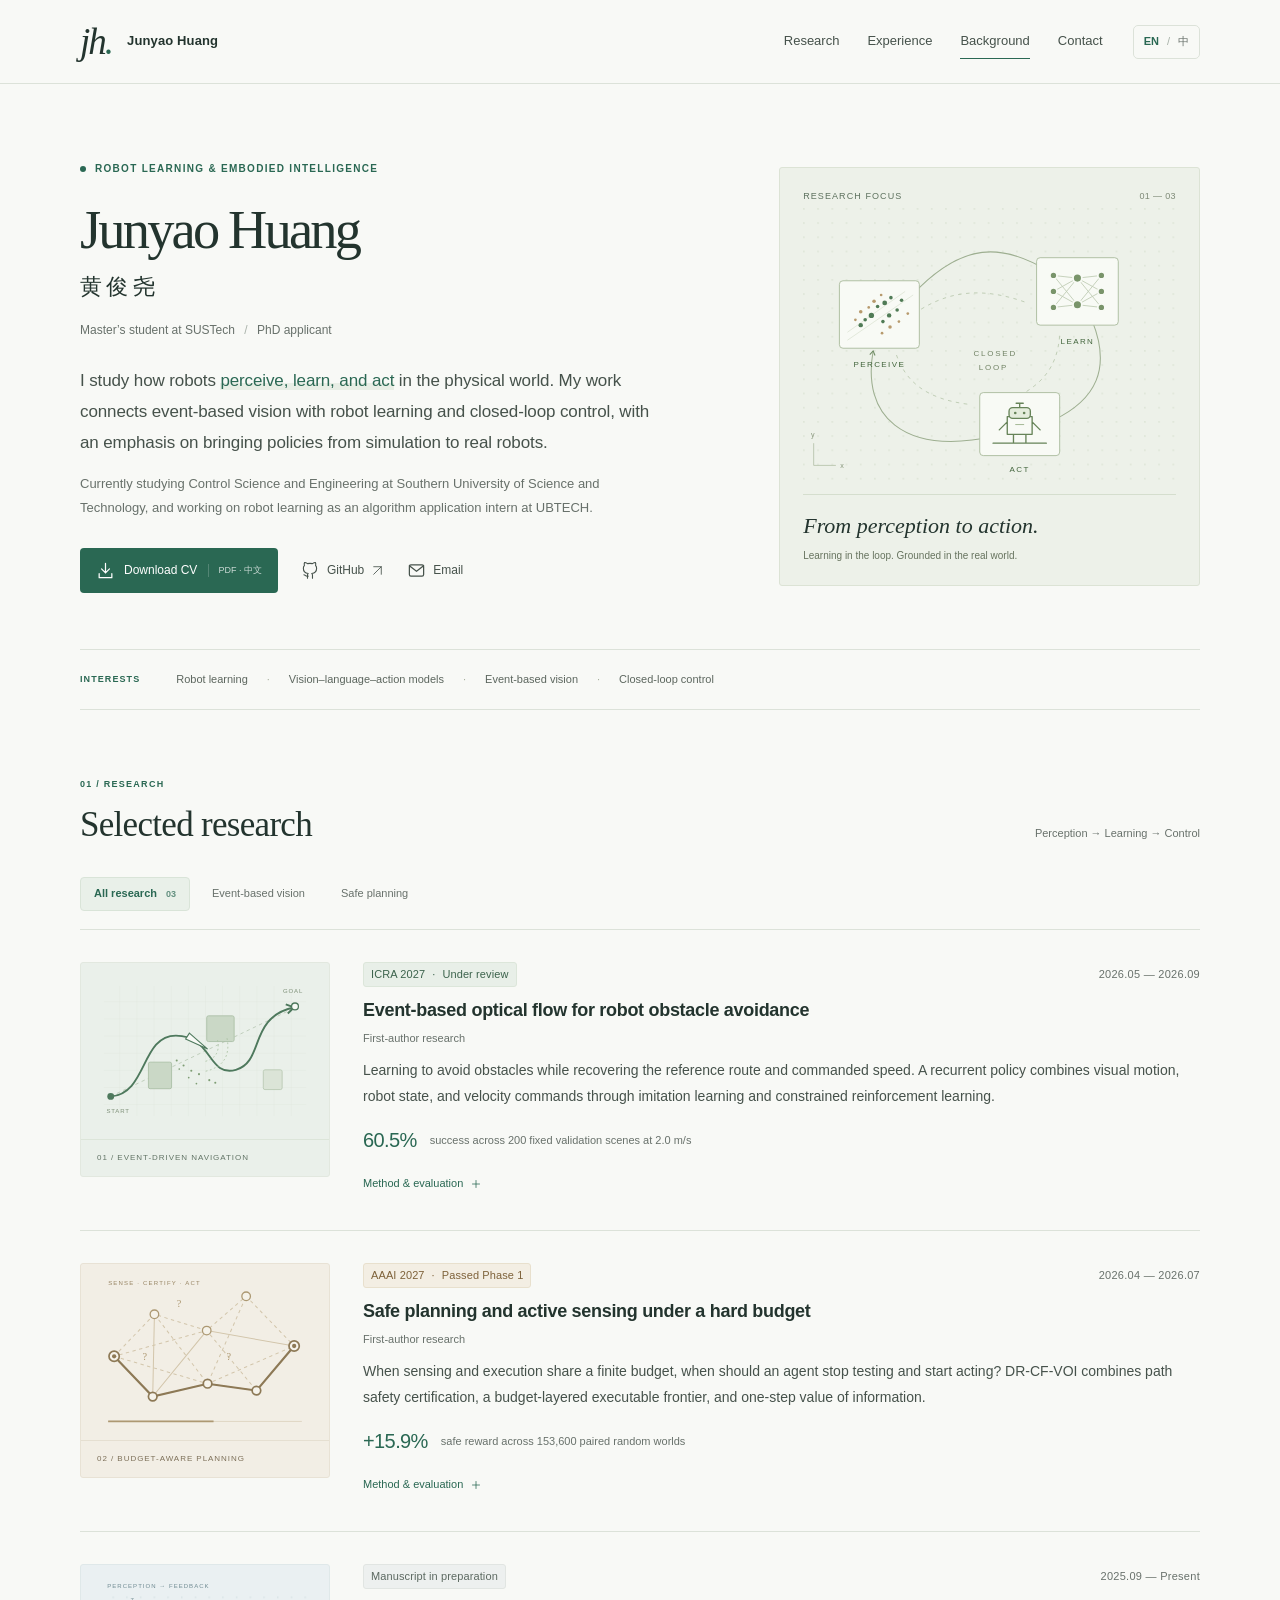
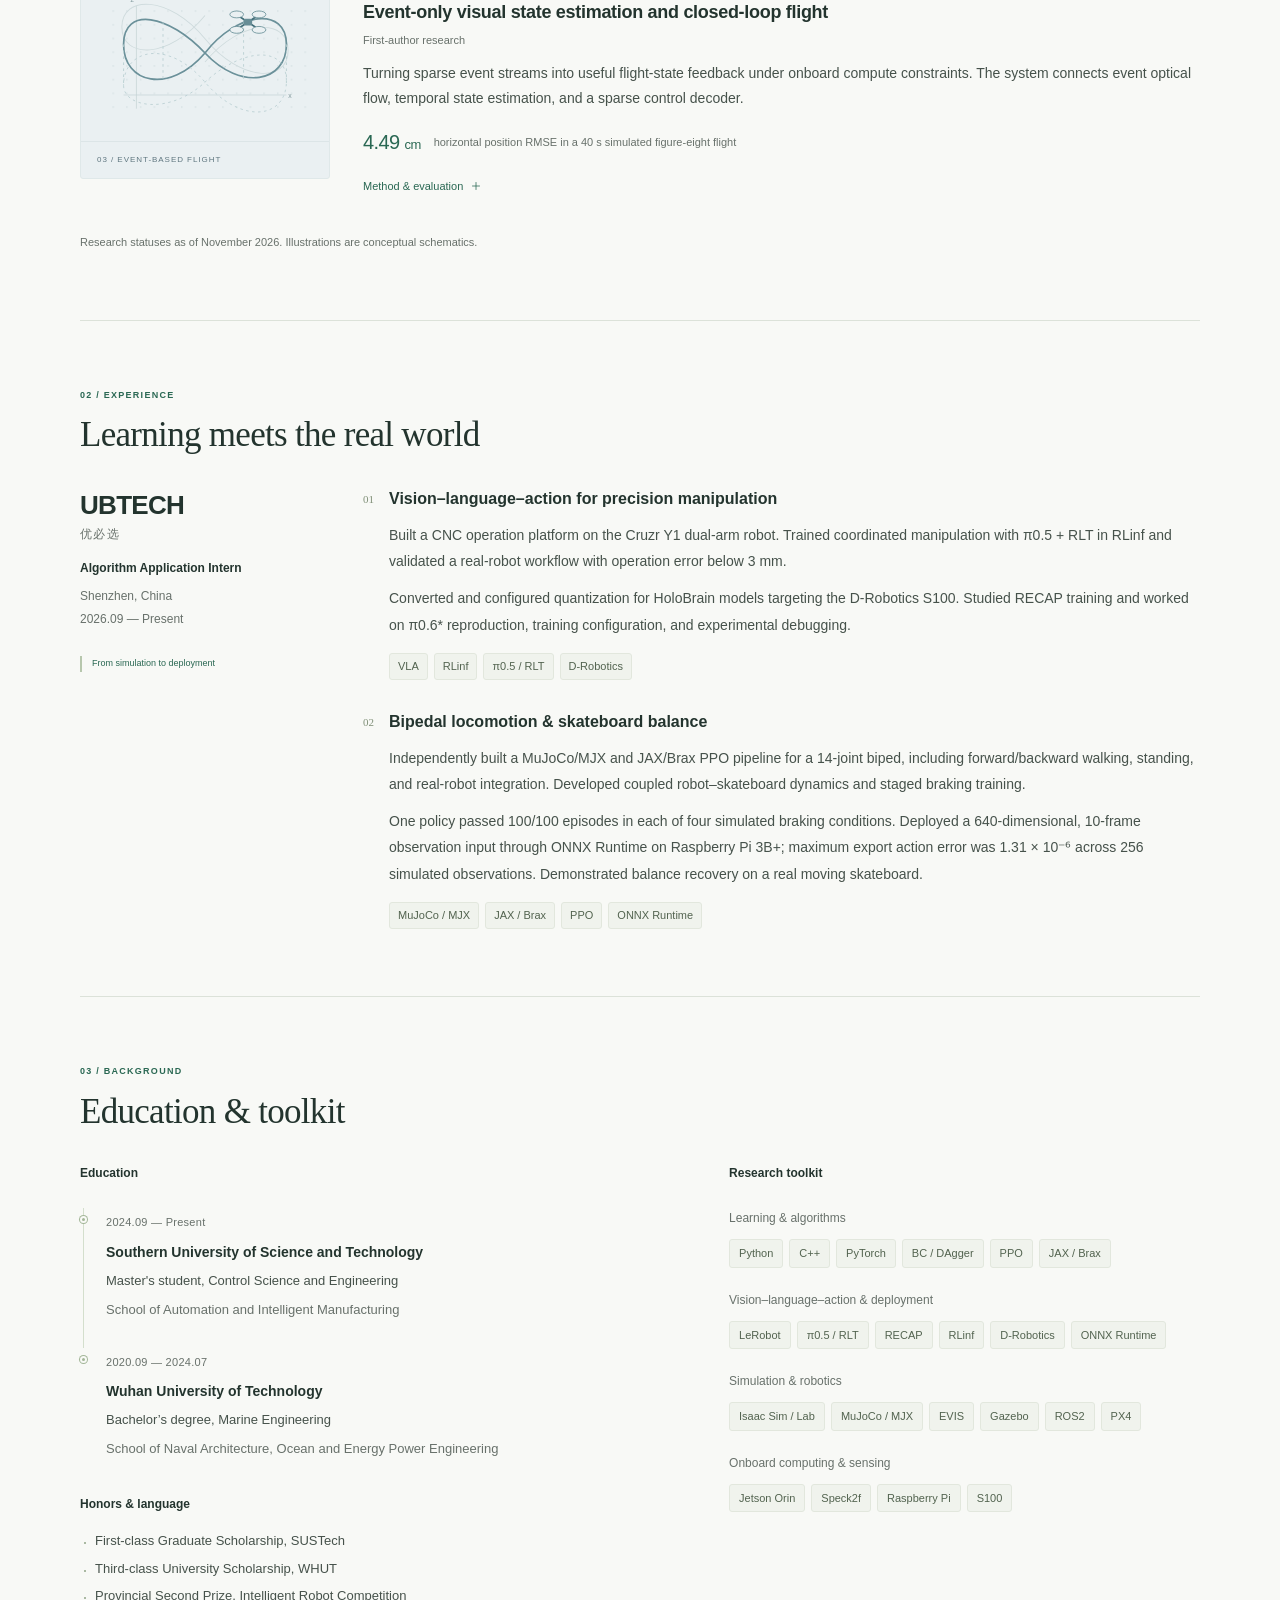
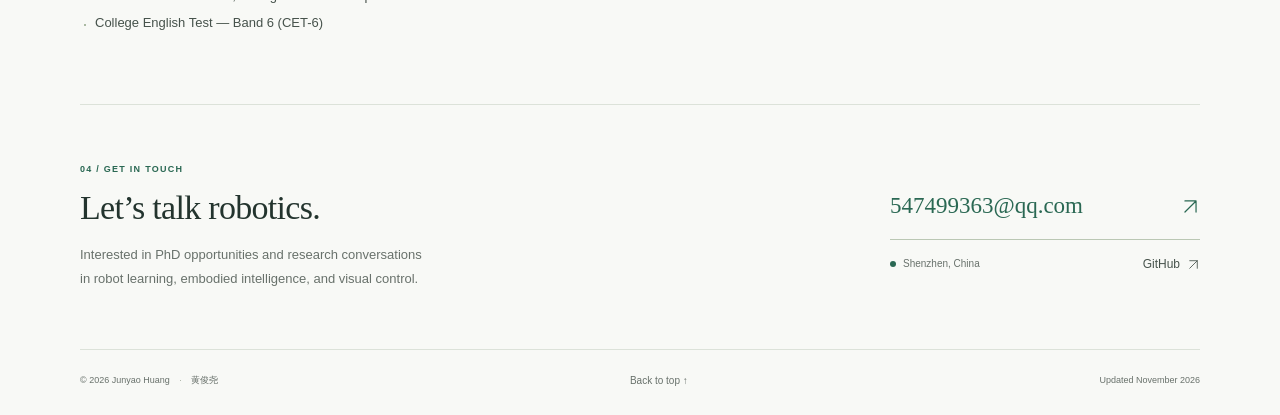
==== index.html @ ee7adaa9 "Build bilingual academic homepage with research, robotics experience, and responsive layout" ====
<!doctype html>
<html lang="en">
<head>
  <meta charset="utf-8">
  <meta name="viewport" content="width=device-width, initial-scale=1">
  <meta name="theme-color" content="#f8f9f6">
  <meta name="description" content="Junyao Huang (黄俊尧), master's student at SUSTech. Research in robot learning, event-based vision, embodied intelligence, and safe planning.">
  <meta property="og:title" content="Junyao Huang · Robot Learning & Embodied Intelligence">
  <meta property="og:description" content="From visual perception to closed-loop robot behavior. Research, projects, and experience of Junyao Huang at SUSTech.">
  <meta property="og:type" content="website">
  <title>Junyao Huang | 黄俊尧</title>
  <link rel="icon" href="assets/favicon.svg" type="image/svg+xml">
  <link rel="stylesheet" href="styles.css?v=20261109">
  <script src="script.js?v=20261109" defer></script>
</head>
<body>
  <a class="skip-link" href="#main"><span lang="en">Skip to content</span><span lang="zh-CN">跳转到正文</span></a>
  <svg class="icon-library" xmlns="http://www.w3.org/2000/svg" aria-hidden="true">
    <symbol id="arrow" viewBox="0 0 24 24"><path d="M5 19 19 5M5 5h14v14"/></symbol>
    <symbol id="mail" viewBox="0 0 24 24"><rect x="3" y="5" width="18" height="14" rx="2"/><path d="m3 6 9 7 9-7"/></symbol>
    <symbol id="download" viewBox="0 0 24 24"><path d="M12 3v12m-5-5 5 5 5-5M4 16v5h16v-5"/></symbol>
    <symbol id="github" viewBox="0 0 24 24"><path d="M9 19c-4 1-4-2-6-2m12 5v-4a3.5 3.5 0 0 0-1-2.7c3.3-.4 6.8-1.6 6.8-7.3a5.7 5.7 0 0 0-1.5-4 5.2 5.2 0 0 0-.2-4S17.9-.4 15 1.5a13.8 13.8 0 0 0-7 0C5.1-.4 3.9 0 3.9 0a5.2 5.2 0 0 0-.2 4 5.7 5.7 0 0 0-1.5 4c0 5.7 3.5 6.9 6.8 7.3A3.5 3.5 0 0 0 8 18v4" transform="translate(1 2) scale(.9)"/></symbol>
    <symbol id="plus" viewBox="0 0 24 24"><path d="M5 12h14M12 5v14"/></symbol>
  </svg>

  <header class="site-header">
    <div class="header-inner">
      <a class="wordmark" href="#" aria-label="Junyao Huang home"><span class="monogram">jh<span>.</span></span><span class="wordmark-name">Junyao Huang</span></a>
      <nav class="desktop-nav" aria-label="Main navigation">
        <a href="#research"><span lang="en">Research</span><span lang="zh-CN">研究</span></a>
        <a href="#experience"><span lang="en">Experience</span><span lang="zh-CN">经历</span></a>
        <a href="#background"><span lang="en">Background</span><span lang="zh-CN">教育与技能</span></a>
        <a href="#contact"><span lang="en">Contact</span><span lang="zh-CN">联系</span></a>
      </nav>
      <button class="language-toggle" type="button" aria-label="切换到中文"><span class="language-en">EN</span><span class="language-divider">/</span><span class="language-zh">中</span></button>
      <button class="menu-toggle" aria-expanded="false" aria-controls="mobile-nav" aria-label="Open navigation"><span></span><span></span></button>
    </div>
    <nav id="mobile-nav" class="mobile-nav" aria-label="Mobile navigation" hidden>
      <a href="#research"><span lang="en">Research</span><span lang="zh-CN">研究</span></a>
      <a href="#experience"><span lang="en">Experience</span><span lang="zh-CN">经历</span></a>
      <a href="#background"><span lang="en">Background</span><span lang="zh-CN">教育与技能</span></a>
      <a href="#contact"><span lang="en">Contact</span><span lang="zh-CN">联系</span></a>
    </nav>
  </header>

  <main id="main" class="container">
    <section class="hero" aria-labelledby="name">
      <div class="hero-copy">
        <div class="eyebrow"><span class="status-dot"></span><span lang="en">Robot learning & embodied intelligence</span><span lang="zh-CN">机器人学习与具身智能</span></div>
        <h1 id="name">Junyao Huang<span class="chinese-name">黄俊尧</span></h1>
        <p class="role"><span lang="en">Master’s student at SUSTech <span class="separator">/</span> PhD applicant</span><span lang="zh-CN">南方科技大学 · 硕士在读 <span class="separator">/</span> 博士申请</span></p>
        <p class="intro"><span lang="en">I study how robots <em>perceive, learn, and act</em> in the physical world. My work connects event-based vision with robot learning and closed-loop control, with an emphasis on bringing policies from simulation to real robots.</span><span lang="zh-CN">我关注机器人如何在真实世界中<em>感知、学习与行动</em>。研究结合事件视觉、机器人学习与闭环控制，致力于将仿真中的策略转化为真实机器人上可靠的行为。</span></p>
        <p class="hero-note"><span lang="en">Currently studying Control Science and Engineering at Southern University of Science and Technology, and working on robot learning as an algorithm application intern at UBTECH.</span><span lang="zh-CN">目前就读于南方科技大学控制科学与工程专业，并在优必选担任算法应用实习生，开展机器人策略学习与部署工作。</span></p>
        <div class="hero-links">
          <a class="button primary" href="assets/Junyao_Huang_CV.pdf" download><svg class="icon"><use href="#download"/></svg><span lang="en">Download CV</span><span lang="zh-CN">下载简历</span><span class="file-tag">PDF · 中文</span></a>
          <a class="text-link" href="https://github.com/Mowans" target="_blank" rel="noopener noreferrer"><svg class="icon"><use href="#github"/></svg>GitHub<svg class="icon small"><use href="#arrow"/></svg></a>
          <a class="text-link" href="mailto:547499363@qq.com"><svg class="icon"><use href="#mail"/></svg><span lang="en">Email</span><span lang="zh-CN">邮箱</span></a>
        </div>
      </div>
      <figure class="hero-figure">
        <div class="figure-kicker"><span>RESEARCH FOCUS</span><span class="figure-index">01 — 03</span></div>
        <img src="assets/research-loop.svg" width="420" height="320" alt="Conceptual diagram linking event perception, learned policies and robot control in a closed loop.">
        <figcaption><span class="figure-caption-title"><span lang="en">From perception to action.</span><span lang="zh-CN">从感知，到行动。</span></span><span class="figure-caption-sub"><span lang="en">Learning in the loop. Grounded in the real world.</span><span lang="zh-CN">在闭环中学习，在真实世界中验证。</span></span></figcaption>
      </figure>
    </section>

    <div class="research-topics" aria-label="Research interests">
      <span class="topics-label"><span lang="en">INTERESTS</span><span lang="zh-CN">研究兴趣</span></span>
      <span><span lang="en">Robot learning</span><span lang="zh-CN">机器人学习</span></span><span class="topic-dot">·</span>
      <span><span lang="en">Vision–language–action models</span><span lang="zh-CN">视觉—语言—动作模型</span></span><span class="topic-dot">·</span>
      <span><span lang="en">Event-based vision</span><span lang="zh-CN">事件视觉</span></span><span class="topic-dot">·</span>
      <span><span lang="en">Closed-loop control</span><span lang="zh-CN">闭环控制</span></span>
    </div>

    <section id="research" class="section research-section" aria-labelledby="research-heading">
      <div class="section-heading"><div><p class="section-index">01 / <span lang="en">RESEARCH</span><span lang="zh-CN">研究</span></p><h2 id="research-heading"><span lang="en">Selected research</span><span lang="zh-CN">代表性研究</span></h2></div><span class="section-aside"><span lang="en">Perception → Learning → Control</span><span lang="zh-CN">感知 → 学习 → 控制</span></span></div>
      <div class="research-filters" role="group" aria-label="Filter research by topic">
        <button type="button" data-filter="all" aria-pressed="true"><span lang="en">All research</span><span lang="zh-CN">全部研究</span><span class="count">03</span></button>
        <button type="button" data-filter="event" aria-pressed="false"><span lang="en">Event-based vision</span><span lang="zh-CN">事件视觉</span></button>
        <button type="button" data-filter="planning" aria-pressed="false"><span lang="en">Safe planning</span><span lang="zh-CN">安全规划</span></button>
      </div>
      <p class="sr-only" id="filter-status" aria-live="polite"></p>
      <div class="research-list">
        <article class="research-item" data-topics="event">
          <div class="research-visual navigation-visual"><img src="assets/navigation.svg" width="280" height="196" alt="Schematic of an obstacle-avoidance path guided by event optical flow."><span class="visual-label">01 / EVENT-DRIVEN NAVIGATION</span></div>
          <div class="research-content">
            <div class="research-meta"><span class="status-pill">ICRA 2027 <span>·</span> <span lang="en">Under review</span><span lang="zh-CN">审稿中</span></span><span class="date">2026.05 — 2026.09</span></div>
            <h3><span lang="en">Event-based optical flow for robot obstacle avoidance</span><span lang="zh-CN">基于事件光流与强化学习的轮式机器人自主避障</span></h3>
            <p class="author"><span lang="en">First-author research</span><span lang="zh-CN">第一作者研究</span></p>
            <p><span lang="en">Learning to avoid obstacles while recovering the reference route and commanded speed. A recurrent policy combines visual motion, robot state, and velocity commands through imitation learning and constrained reinforcement learning.</span><span lang="zh-CN">让机器人在避障后及时回到参考路线并恢复指令速度。通过模仿学习与约束强化学习，训练融合视觉运动、自身状态和速度指令的循环策略。</span></p>
            <div class="result-line"><strong>60.5%</strong><span lang="en">success across 200 fixed validation scenes at 2.0 m/s</span><span lang="zh-CN">200 个固定验证场景中的通行成功率，指令速度 2.0 m/s</span></div>
            <details><summary><span lang="en">Method & evaluation</span><span lang="zh-CN">方法与实验</span><svg class="icon"><use href="#plus"/></svg></summary><div class="detail-body">
              <p><span lang="en">Built RandomObstacleNav in Isaac Sim / EVIS. A frozen TID front end converts events to optical flow, while a CNN + MLP + GRU policy predicts a speed-retention factor and target yaw rate. Training follows Oracle-DWA → BC → DAgger → constrained PPO, with a privileged reward/cost dual-head critic; Reference Flow is used in training and Event Flow at inference.</span><span lang="zh-CN">在 Isaac Sim / EVIS 中构建 RandomObstacleNav；冻结的 TID 将事件转换为光流，CNN + MLP + GRU 策略输出速度保留系数与目标偏航角速度。训练采用 Oracle-DWA → BC → DAgger → 约束 PPO，配合特权奖励/成本双头 Critic，以 Reference Flow 训练、Event Flow 推理。</span></p>
              <p><span lang="en">In the tested configurations, success was 29.5 and 52.0 percentage points above iPlanner and NavDP, respectively. Separate real-world closed-loop avoidance tests were completed in an indoor corridor and an outdoor plaza.</span><span lang="zh-CN">在所测配置下，通行成功率较 iPlanner、NavDP 分别高 29.5、52.0 个百分点。另完成室内楼道与室外广场的真机闭环避障验证。</span></p>
            </div></details>
          </div>
        </article>

        <article class="research-item" data-topics="planning">
          <div class="research-visual planning-visual"><img src="assets/planning.svg" width="280" height="196" alt="Conceptual graph showing a safe route and uncertain edges under a shared budget."><span class="visual-label">02 / BUDGET-AWARE PLANNING</span></div>
          <div class="research-content">
            <div class="research-meta"><span class="status-pill warm">AAAI 2027 <span>·</span> <span lang="en">Passed Phase 1</span><span lang="zh-CN">已通过 Phase 1</span></span><span class="date">2026.04 — 2026.07</span></div>
            <h3><span lang="en">Safe planning and active sensing under a hard budget</span><span lang="zh-CN">有限预算约束下的安全路径规划与主动感知</span></h3>
            <p class="author"><span lang="en">First-author research</span><span lang="zh-CN">第一作者研究</span></p>
            <p><span lang="en">When sensing and execution share a finite budget, when should an agent stop testing and start acting? DR-CF-VOI combines path safety certification, a budget-layered executable frontier, and one-step value of information.</span><span lang="zh-CN">当感知与执行共享有限预算，智能体何时应停止检测并开始行动？DR-CF-VOI 将路径安全认证、预算分层的可执行前沿与一步信息价值相结合。</span></p>
            <div class="result-line"><strong>+15.9%</strong><span lang="en">safe reward across 153,600 paired random worlds</span><span lang="zh-CN">安全收益提升，评估覆盖 153,600 个配对随机世界</span></div>
            <details><summary><span lang="en">Method & evaluation</span><span lang="zh-CN">方法与实验</span><svg class="icon"><use href="#plus"/></svg></summary><div class="detail-body">
              <p><span lang="en">Factorized likelihood-ratio confidence sequences certify path safety. Budget-layered dynamic programming builds an executable frontier without explicit path enumeration, while certification debt and one-step value of information guide testing versus execution. The unsafe-delivery risk bound assumes fixed independent binary edge states, correct likelihoods, and a predictable testing policy.</span><span lang="zh-CN">以因子化似然比置信序列认证路径安全，通过预算分层动态规划构建可执行前沿，无需显式枚举路径；结合认证债务与一步信息价值选择测试或执行。风险界的理论保证依赖固定独立二元边状态、正确似然及可预测测试策略等假设。</span></p>
              <p><span lang="en">Evaluation covers 10 held-out MovingAI topologies and 30 budgets. Safe reward increased from 3.921 to 4.544; full-delivery rate increased from 33.5% to 37.7%. No hard-budget violations were observed, and DP error was zero in 48 audited units.</span><span lang="zh-CN">在 10 个留出 MovingAI 拓扑、30 组预算中，安全收益由 3.921 提高至 4.544，完整交付率由 33.5% 提升至 37.7%。无硬预算违规，48 个审计单元的 DP 误差为 0。</span></p>
            </div></details>
          </div>
        </article>

        <article class="research-item" data-topics="event">
          <div class="research-visual flight-visual"><img src="assets/flight.svg" width="280" height="196" alt="Conceptual figure-eight flight path with event-based perception feedback."><span class="visual-label">03 / EVENT-BASED FLIGHT</span></div>
          <div class="research-content">
            <div class="research-meta"><span class="status-pill neutral"><span lang="en">Manuscript in preparation</span><span lang="zh-CN">论文准备中</span></span><span class="date">2025.09 — <span lang="en">Present</span><span lang="zh-CN">至今</span></span></div>
            <h3><span lang="en">Event-only visual state estimation and closed-loop flight</span><span lang="zh-CN">基于纯事件视觉的无人机状态估计与闭环飞行控制</span></h3>
            <p class="author"><span lang="en">First-author research</span><span lang="zh-CN">第一作者研究</span></p>
            <p><span lang="en">Turning sparse event streams into useful flight-state feedback under onboard compute constraints. The system connects event optical flow, temporal state estimation, and a sparse control decoder.</span><span lang="zh-CN">在受限机载算力下，将稀疏事件流转化为可用于控制的飞行状态反馈，连接事件光流、时序状态估计与稀疏控制解码器。</span></p>
            <div class="result-line"><strong>4.49 <span>cm</span></strong><span lang="en">horizontal position RMSE in a 40 s simulated figure-eight flight</span><span lang="zh-CN">40 秒仿真八字飞行中的水平位置 RMSE</span></div>
            <details><summary><span lang="en">Method & evaluation</span><span lang="zh-CN">方法与实验</span><svg class="icon"><use href="#plus"/></svg></summary><div class="detail-body">
              <p><span lang="en">Locally brightness-normalized multipoint optical flow from a downward-facing Speck2f sensor fits a four-parameter motion model every 50 ms to recover three-axis scale velocity. A frozen integer SNN front end and a fine-tuned Jetson temporal estimator predict roll, pitch, and angular velocity. Velocity feedback feeds a sparse decoder with 11 tunable connections.</span><span lang="zh-CN">基于下视 Speck2f 的局部亮度归一化多点光流，每 50 ms 拟合四参数运动模型以恢复三轴尺度速度。冻结整数 SNN 前端，微调 Jetson 时序估计网络预测横滚、俯仰及三轴角速度，并将速度反馈接入仅有 11 个可调连接的稀疏解码器。</span></p>
              <p><span lang="en">In Isaac Sim, ground-truth attitude and angular velocity stabilized the inner loop, while event vision provided translational feedback; maximum altitude error was 5.77 cm. After Jetson Orin integration, real figure-eight flight and return-to-start were demonstrated with ground-map localization feedback corrections.</span><span lang="zh-CN">Isaac Sim 实验中由真值姿态和角速度稳定内环，事件视觉提供平移反馈，最大高度误差为 5.77 cm。Jetson Orin 机载集成后，在地面地图定位反馈修正下完成实机八字飞行并返回起点。</span></p>
            </div></details>
          </div>
        </article>
      </div>
      <p class="research-footnote"><span lang="en">Research statuses as of November 2026. Illustrations are conceptual schematics.</span><span lang="zh-CN">研究状态更新于 2026 年 11 月。配图为方法示意图。</span></p>
    </section>

    <section id="experience" class="section" aria-labelledby="experience-heading">
      <div class="section-heading"><div><p class="section-index">02 / <span lang="en">EXPERIENCE</span><span lang="zh-CN">实践</span></p><h2 id="experience-heading"><span lang="en">Learning meets the real world</span><span lang="zh-CN">让学习走向真实世界</span></h2></div></div>
      <div class="experience-layout">
        <div class="company-info"><div class="company-mark">UBTECH<span>优必选</span></div><h3><span lang="en">Algorithm Application Intern</span><span lang="zh-CN">算法应用实习生</span></h3><p><span lang="en">Shenzhen, China</span><span lang="zh-CN">中国 · 深圳</span><br>2026.09 — <span lang="en">Present</span><span lang="zh-CN">至今</span></p><div class="small-label"><span lang="en">From simulation to deployment</span><span lang="zh-CN">从仿真训练到实机部署</span></div></div>
        <div class="experience-projects">
          <article class="experience-project"><span class="project-number">01</span><div><h3><span lang="en">Vision–language–action for precision manipulation</span><span lang="zh-CN">VLA + RL 精密操作与端侧部署</span></h3><p><span lang="en">Built a CNC operation platform on the Cruzr Y1 dual-arm robot. Trained coordinated manipulation with π0.5 + RLT in RLinf and validated a real-robot workflow with operation error below 3 mm.</span><span lang="zh-CN">在 Cruzr Y1 双臂机器人上搭建 CNC 机床操作平台，基于 RLinf 的 π0.5 + RLT 训练双臂协同策略，完成操作误差小于 3 mm 的流程设计、调试与真机验证。</span></p><p><span lang="en">Converted and configured quantization for HoloBrain models targeting the D-Robotics S100. Studied RECAP training and worked on π0.6* reproduction, training configuration, and experimental debugging.</span><span lang="zh-CN">使用 D-Robotics 工具链进行 HoloBrain 模型转换与量化配置，生成 S100 端侧部署模型；研究 RECAP 训练机制，开展 π0.6* 框架复现、配置适配与实验调试。</span></p><div class="tags"><span>VLA</span><span>RLinf</span><span>π0.5 / RLT</span><span>D-Robotics</span></div></div></article>
          <article class="experience-project"><span class="project-number">02</span><div><h3><span lang="en">Bipedal locomotion & skateboard balance</span><span lang="zh-CN">Duck 仿生双足运动控制与滑板平衡</span></h3><p><span lang="en">Independently built a MuJoCo/MJX and JAX/Brax PPO pipeline for a 14-joint biped, including forward/backward walking, standing, and real-robot integration. Developed coupled robot–skateboard dynamics and staged braking training.</span><span lang="zh-CN">面向 14 关节双足机器人，独立搭建 MuJoCo/MJX 与 JAX/Brax PPO 训练流程，完成前进、后退、站立策略及实机联调，并建立机器人—滑板耦合动力学模型与分阶段制动训练。</span></p><p><span lang="en">One policy passed 100/100 episodes in each of four simulated braking conditions. Deployed a 640-dimensional, 10-frame observation input through ONNX Runtime on Raspberry Pi 3B+; maximum export action error was 1.31 × 10⁻⁶ across 256 simulated observations. Demonstrated balance recovery on a real moving skateboard.</span><span lang="zh-CN">同一策略在 4 组仿真制动工况中，每组通过 100/100 回合。将 10 帧堆叠的 640 维观测经 ONNX Runtime 部署至树莓派 3B+；在 256 组仿真观测上，导出前后最大动作误差为 1.31 × 10⁻⁶。完成真实移动滑板上的姿态调整与小步恢复验证。</span></p><div class="tags"><span>MuJoCo / MJX</span><span>JAX / Brax</span><span>PPO</span><span>ONNX Runtime</span></div></div></article>
        </div>
      </div>
    </section>

    <section id="background" class="section" aria-labelledby="background-heading">
      <div class="section-heading"><div><p class="section-index">03 / <span lang="en">BACKGROUND</span><span lang="zh-CN">背景</span></p><h2 id="background-heading"><span lang="en">Education & toolkit</span><span lang="zh-CN">教育背景与研究技能</span></h2></div></div>
      <div class="background-grid">
        <div class="education">
          <h3 class="subheading"><span lang="en">Education</span><span lang="zh-CN">教育经历</span></h3>
          <article class="education-item"><span class="timeline-dot"></span><span class="date">2024.09 — <span lang="en">Present</span><span lang="zh-CN">至今</span></span><h4><span lang="en">Southern University of Science and Technology</span><span lang="zh-CN">南方科技大学</span></h4><p><span lang="en">Master's student, Control Science and Engineering</span><span lang="zh-CN">控制科学与工程 · 硕士在读</span></p><p class="muted"><span lang="en">School of Automation and Intelligent Manufacturing</span><span lang="zh-CN">自动化与智能制造学院</span></p></article>
          <article class="education-item"><span class="timeline-dot"></span><span class="date">2020.09 — 2024.07</span><h4><span lang="en">Wuhan University of Technology</span><span lang="zh-CN">武汉理工大学</span></h4><p><span lang="en">Bachelor’s degree, Marine Engineering</span><span lang="zh-CN">轮机工程 · 本科</span></p><p class="muted"><span lang="en">School of Naval Architecture, Ocean and Energy Power Engineering</span><span lang="zh-CN">船海与能源动力工程学院</span></p></article>
          <div class="honors"><h3 class="subheading"><span lang="en">Honors & language</span><span lang="zh-CN">荣誉与语言</span></h3><ul><li><span lang="en">First-class Graduate Scholarship, SUSTech</span><span lang="zh-CN">南方科技大学研究生一等奖学金</span></li><li><span lang="en">Third-class University Scholarship, WHUT</span><span lang="zh-CN">武汉理工大学校三等奖学金</span></li><li><span lang="en">Provincial Second Prize, Intelligent Robot Competition</span><span lang="zh-CN">智能机器人竞赛省二等奖</span></li><li><span lang="en">College English Test — Band 6 (CET-6)</span><span lang="zh-CN">大学英语六级（CET-6）</span></li></ul></div>
        </div>
        <div class="toolkit"><h3 class="subheading"><span lang="en">Research toolkit</span><span lang="zh-CN">研究工具与方法</span></h3>
          <div class="tool-group"><h4><span lang="en">Learning & algorithms</span><span lang="zh-CN">算法与学习</span></h4><div class="tags"><span>Python</span><span>C++</span><span>PyTorch</span><span>BC / DAgger</span><span>PPO</span><span>JAX / Brax</span></div></div>
          <div class="tool-group"><h4><span lang="en">Vision–language–action & deployment</span><span lang="zh-CN">VLA 与部署</span></h4><div class="tags"><span>LeRobot</span><span>π0.5 / RLT</span><span>RECAP</span><span>RLinf</span><span>D-Robotics</span><span>ONNX Runtime</span></div></div>
          <div class="tool-group"><h4><span lang="en">Simulation & robotics</span><span lang="zh-CN">仿真与机器人系统</span></h4><div class="tags"><span>Isaac Sim / Lab</span><span>MuJoCo / MJX</span><span>EVIS</span><span>Gazebo</span><span>ROS2</span><span>PX4</span></div></div>
          <div class="tool-group"><h4><span lang="en">Onboard computing & sensing</span><span lang="zh-CN">机载计算与传感</span></h4><div class="tags"><span>Jetson Orin</span><span>Speck2f</span><span>Raspberry Pi</span><span>S100</span></div></div>
        </div>
      </div>
    </section>

    <section id="contact" class="contact-section" aria-labelledby="contact-heading">
      <div><p class="section-index">04 / <span lang="en">GET IN TOUCH</span><span lang="zh-CN">联系</span></p><h2 id="contact-heading"><span lang="en">Let’s talk robotics.</span><span lang="zh-CN">期待交流，共同探索。</span></h2><p><span lang="en">Interested in PhD opportunities and research conversations<br class="desktop-break"> in robot learning, embodied intelligence, and visual control.</span><span lang="zh-CN">希望探索机器人学习、具身智能与视觉控制方向的博士机会，<br class="desktop-break">也欢迎相关研究交流。</span></p></div>
      <div class="contact-links"><a class="contact-email" href="mailto:547499363@qq.com">547499363@qq.com<svg class="icon"><use href="#arrow"/></svg></a><div><span class="location"><span class="status-dot"></span><span lang="en">Shenzhen, China</span><span lang="zh-CN">中国 · 深圳</span></span><a class="text-link" href="https://github.com/Mowans" target="_blank" rel="noopener noreferrer">GitHub<svg class="icon small"><use href="#arrow"/></svg></a></div></div>
    </section>
  </main>
  <footer class="site-footer container"><p>© <span id="year">2026</span> Junyao Huang <span class="footer-dot">·</span> 黄俊尧</p><a href="#"><span lang="en">Back to top</span><span lang="zh-CN">返回顶部</span><span aria-hidden="true"> ↑</span></a><p><span lang="en">Updated November 2026</span><span lang="zh-CN">更新于 2026 年 11 月</span></p></footer>
</body>
</html>
---- styles.css ----
/* A quiet research notebook: warm paper, forest ink, precise diagrams. */
:root{--paper:#f8f9f6;--surface:#fff;--ink:#23342e;--text:#46524b;--muted:#68716b;--green:#2a6853;--soft-green:#e9f0e9;--line:#dce2d9;--warm:#8a6543;--serif:Georgia,'Times New Roman','Noto Serif SC','SimSun',serif;--sans:Inter,'Segoe UI','PingFang SC','Microsoft YaHei',sans-serif}
*{box-sizing:border-box}
html{scroll-behavior:smooth;scroll-padding-top:104px}
body{margin:0;background:var(--paper);font-family:var(--sans);color:var(--text);font-size:15px;line-height:1.75;-webkit-font-smoothing:antialiased}
html[lang="en"] [lang="zh-CN"],html[lang="zh-CN"] [lang="en"]{display:none!important}
button,a{-webkit-tap-highlight-color:transparent}
a{color:inherit;text-decoration:none}
button{font:inherit;cursor:pointer}
button:disabled{cursor:default}
a,button,summary{touch-action:manipulation}
a:focus-visible,button:focus-visible,summary:focus-visible{outline:2px solid var(--green);outline-offset:5px}
a:hover{color:var(--green)}
button{color:inherit}
img{display:block;max-width:100%;height:auto}
svg{flex-shrink:0}
h1,h2,h3,h4,p,figure{margin:0}
h1,h2,h3,h4{color:var(--ink)}
.container,.header-inner{width:min(1120px,calc(100% - 96px));margin-inline:auto}
.icon-library{position:absolute;width:0;height:0;overflow:hidden}
.icon{width:19px;height:19px;fill:none;stroke:currentColor;stroke-width:1.55;stroke-linecap:round;stroke-linejoin:round}
.icon.small{width:13px;height:13px}
.sr-only{position:absolute;width:1px;height:1px;padding:0;margin:-1px;overflow:hidden;clip:rect(0,0,0,0);white-space:nowrap;border:0}
.skip-link{position:fixed;left:16px;top:-70px;z-index:50;background:var(--ink);color:white;padding:10px 20px}
.skip-link:focus{top:12px;color:white}
.site-header{position:sticky;top:0;z-index:20;border-bottom:1px solid var(--line);background:rgba(248,249,246,.96);backdrop-filter:blur(12px)}
.header-inner{display:flex;align-items:center;height:83px;gap:30px}
.wordmark{display:flex;align-items:center;gap:15px;margin-right:auto;color:var(--ink)}
.monogram{font:italic 37px/1 var(--serif);letter-spacing:-2px}
.monogram>span{color:var(--green)}
.wordmark-name{font-size:13px;font-weight:600;letter-spacing:.01em}
.desktop-nav{display:flex;gap:28px;align-items:center;font-size:13px}
.desktop-nav a{position:relative;padding:7px 0}
.desktop-nav a:after{position:absolute;content:'';bottom:1px;height:1px;background:var(--green);left:0;right:100%;transition:right .2s}
.desktop-nav a:hover:after,.desktop-nav a[aria-current="location"]:after{right:0}
.language-toggle{border:1px solid var(--line);border-radius:5px;background:transparent;padding:5px 10px;display:flex;align-items:center;gap:8px;font-size:11px;min-height:34px}
.language-divider{color:#a8b1a8}
.language-en{color:var(--green);font-weight:700}
.language-zh{color:var(--muted)}
html[lang="zh-CN"] .language-en{color:var(--muted);font-weight:400}
html[lang="zh-CN"] .language-zh{color:var(--green);font-weight:700}
.menu-toggle{display:none;background:none;border:0;width:36px;height:36px;position:relative}
.menu-toggle span{position:absolute;width:20px;height:1px;background:var(--ink);left:8px;top:14px;transition:transform .2s}
.menu-toggle span+span{top:21px}
.menu-toggle[aria-expanded="true"] span{top:18px;transform:rotate(45deg)}
.menu-toggle[aria-expanded="true"] span+span{transform:rotate(-45deg)}
.mobile-nav{border-top:1px solid var(--line);padding:12px 24px 20px;background:var(--paper)}
.mobile-nav a{display:block;padding:10px}
.hero{display:grid;grid-template-columns:minmax(0,1.5fr) minmax(0,1fr);gap:68px;align-items:center;padding:76px 0 56px}
.eyebrow{display:flex;align-items:center;gap:9px;font-size:10px;font-weight:650;letter-spacing:.13em;text-transform:uppercase;color:var(--green);margin-bottom:22px}
.status-dot{display:inline-block;width:6px;height:6px;border-radius:50%;background:var(--green);flex-shrink:0}
h1{font:400 clamp(42px,4.25vw,59px)/1.12 var(--serif);letter-spacing:-2.8px}
.chinese-name{display:block;font:400 22px/1.6 var(--sans);letter-spacing:.2em;margin-top:9px}
.role{font-size:12px;margin-top:15px;color:var(--muted)}
.separator{padding:0 6px;color:#aab3ab}
.intro{font-size:17px;line-height:1.85;margin-top:24px;max-width:590px;letter-spacing:-.12px}
.intro em{font-style:normal;color:var(--green);box-shadow:inset 0 -7px 0 #e8eee5}
.hero-note{color:var(--muted);font-size:13px;line-height:1.85;margin-top:13px;max-width:570px}
.hero-links{display:flex;flex-wrap:wrap;align-items:center;gap:23px;margin-top:28px}
.button{display:inline-flex;align-items:center;justify-content:center;gap:9px;font-size:12px;line-height:1.4;padding:13px 16px;border-radius:4px;transition:background .2s,transform .2s}
.button.primary{background:var(--green);color:white}
.button.primary:hover{background:#20523f;transform:translateY(-1px)}
.file-tag{font-size:9px;opacity:.75;border-left:1px solid #ffffff42;padding-left:9px;margin-left:2px}
.text-link{display:inline-flex;align-items:center;gap:7px;font-size:12px;font-weight:500}
.hero-figure{background:#edf1e9;border:1px solid #dce3d5;border-radius:3px;align-self:center;padding:22px 23px 20px;position:relative}
.figure-kicker{display:flex;justify-content:space-between;font:9px/1.5 var(--sans);letter-spacing:.12em;color:#5e725f}
.figure-index{color:#7e8a77;letter-spacing:.04em}
.hero-figure img{margin:4px 0 2px;width:100%}
.hero-figure figcaption{border-top:1px solid #d5dece;padding-top:16px}
.figure-caption-title{display:block;font:italic 22px/1.4 var(--serif);color:var(--ink)}
.figure-caption-sub{display:block;font-size:10px;color:#67745f;margin-top:6px}
.research-topics{display:flex;flex-wrap:wrap;align-items:center;gap:19px;border-block:1px solid var(--line);padding:20px 0;font-size:11px;color:#5c665e}
.topics-label{font-size:9px;letter-spacing:.12em;color:var(--green);font-weight:650;margin-right:17px}
.topic-dot{color:#a8b19e}
.section{padding:67px 0;border-bottom:1px solid var(--line)}
.section-heading{display:flex;align-items:flex-end;justify-content:space-between;gap:20px;margin-bottom:30px}
.section-index{font-size:9px;letter-spacing:.14em;color:var(--green);font-weight:600;margin-bottom:10px}
h2{font:400 35px/1.25 var(--serif);letter-spacing:-.7px}
html[lang="zh-CN"] h2{font-family:var(--sans);font-size:29px;letter-spacing:.02em;font-weight:500}
.section-aside{font-size:11px;color:var(--muted);padding-bottom:4px}
.research-filters{display:flex;gap:8px;border-bottom:1px solid var(--line);padding-bottom:18px}
.research-filters button{border:1px solid transparent;border-radius:4px;background:transparent;padding:6px 13px;min-height:34px;font-size:11px;color:var(--muted);transition:background .15s}
.research-filters button[aria-pressed="true"]{color:var(--green);background:var(--soft-green);border-color:#d9e4d8;font-weight:600}
.research-filters button:hover{background:var(--soft-green)}
.count{font-size:9px;opacity:.7;margin-left:9px}
.research-item{display:grid;grid-template-columns:250px minmax(0,1fr);gap:33px;padding:32px 0;border-bottom:1px solid var(--line)}
.research-item[hidden]{display:none}
.research-item:last-child{border-bottom:0;padding-bottom:10px}
.research-visual{align-self:start;border-radius:3px;background:#eaf0ea;overflow:hidden;border:1px solid #e2e8df}
.research-visual img{width:100%;height:auto;padding:4px}
.visual-label{display:block;font-size:8px;letter-spacing:.12em;color:#627466;padding:11px 16px;border-top:1px solid #dce5d9}
.planning-visual{background:#f2eee5;border-color:#e8e2d5}
.planning-visual .visual-label{color:#7d7059;border-color:#e5dfd1}
.flight-visual{background:#eaf0f2;border-color:#dfe8e9}
.flight-visual .visual-label{color:#607780;border-color:#dce5e7}
.research-meta{display:flex;flex-wrap:wrap;align-items:center;justify-content:space-between;gap:8px;margin-bottom:10px}
.status-pill{display:inline-flex;align-items:center;gap:7px;font-size:9px;letter-spacing:.01em;padding:3px 7px;line-height:1.55;background:#e8efe8;border:1px solid #dce6da;color:#3c634c;border-radius:3px}
.status-pill.warm{background:#f3eee3;border-color:#e8e0cd;color:#7e623a}
.status-pill.neutral{background:#edf0ef;border-color:#e1e5e2;color:#5c6961}
.date{font-size:10px;letter-spacing:.025em;color:var(--muted)}
.research-content h3{font:600 18px/1.5 var(--sans);letter-spacing:-.3px;margin-bottom:4px}
.research-content .author{font-size:10px;color:var(--muted);margin-bottom:10px}
.research-content>p{font-size:12px;line-height:1.85}
.result-line{display:flex;align-items:center;gap:13px;font-size:10px;color:var(--muted);margin-top:13px}
.result-line strong{font-size:20px;font-weight:500;color:var(--green);letter-spacing:-.6px;white-space:nowrap}
.result-line strong span{font-size:13px}
details{margin-top:12px}
summary{font-size:11px;display:flex;align-items:center;width:fit-content;gap:7px;color:var(--green);cursor:pointer;list-style:none;min-height:28px;font-weight:500}
summary::-webkit-details-marker{display:none}
summary .icon{width:12px;height:12px;transition:transform .2s}
details[open] summary .icon{transform:rotate(45deg)}
.detail-body{margin-top:10px;padding:13px 16px;border-left:2px solid #bdcdb9;background:#eef2eb;font-size:12px;line-height:1.9}
.detail-body p+p{margin-top:10px}
.research-footnote{font-size:10px;margin-top:23px;color:var(--muted)}
.experience-layout{display:grid;grid-template-columns:250px minmax(0,1fr);gap:33px}
.company-mark{font-size:26px;font-weight:750;letter-spacing:-.7px;color:var(--ink);line-height:1.4;margin-bottom:15px}
.company-mark span{font-size:12px;letter-spacing:.12em;font-weight:500;display:block;color:var(--muted);margin-top:3px}
.company-info h3{font-size:12px;font-weight:600}
.company-info>p{font-size:11px;color:var(--muted);margin-top:6px;line-height:1.9}
.small-label{font-size:9px;color:var(--green);border-left:2px solid #b7c7ad;padding-left:10px;margin-top:25px}
.experience-project{display:flex;gap:15px;margin-bottom:30px}
.experience-project:last-child{margin-bottom:0}
.project-number{font:11px/2.3 var(--serif);color:#809078}
.experience-project h3{font-size:16px;line-height:1.55;font-weight:600;margin-bottom:10px}
.experience-project p{font-size:12px;line-height:1.9;margin-bottom:10px}
.tags{display:flex;flex-wrap:wrap;gap:6px}
.tags>span{font-size:10px;line-height:1.5;padding:4px 8px;background:#f0f3ed;border:1px solid #e2e7dd;border-radius:3px;color:#52634f}
.experience-project .tags{margin-top:15px}
.background-grid{display:grid;grid-template-columns:minmax(0,1fr) minmax(0,.85fr);gap:95px}
.subheading{font-size:12px;font-weight:600;margin-bottom:24px}
.education-item{position:relative;border-left:1px solid #d4dfcd;margin-left:3px;padding:0 0 26px 22px}
.timeline-dot{position:absolute;left:-4px;top:8px;width:7px;height:7px;background:#a3b698;border:2px solid var(--paper);border-radius:50%;box-shadow:0 0 0 1px #a3b698}
.education-item:nth-child(3){padding-bottom:0;border-left-color:transparent}
.education-item h4{font-size:13px;font-weight:600;line-height:1.65;margin-top:6px}
.education-item p{font-size:11px;line-height:1.85;margin-top:5px}
.muted{color:var(--muted)}
.honors{margin-top:33px}
.honors .subheading{margin-bottom:12px}
.honors ul{padding-left:15px;margin:0;font-size:11px;line-height:2.1}
.honors li::marker{color:#91a386;font-size:8px}
.tool-group{margin-bottom:22px}
.tool-group:last-child{margin-bottom:0}
.tool-group h4{font-size:11px;font-weight:500;color:var(--muted);margin-bottom:10px}
.tool-group .tags>span{font-size:11px;padding:5px 9px}
.contact-section{display:grid;grid-template-columns:1.2fr 1fr;align-items:center;gap:50px;padding:57px 0}
.contact-section h2{font-size:34px}
.contact-section p:not(.section-index){font-size:12px;line-height:1.9;margin-top:13px;color:var(--muted)}
.contact-links{justify-self:end;width:min(100%,310px)}
.contact-email{display:flex;align-items:center;justify-content:space-between;gap:20px;padding:10px 0 15px;border-bottom:1px solid #bbc8b4;color:var(--green);font:400 23px/1.5 var(--serif)}
.contact-links>div{display:flex;align-items:center;justify-content:space-between;gap:15px;margin-top:14px}
.location{display:inline-flex;align-items:center;gap:7px;font-size:10px;color:var(--muted)}
.site-footer{display:flex;align-items:center;justify-content:space-between;gap:15px;border-top:1px solid var(--line);padding:22px 0 25px;font-size:9px;color:var(--muted)}
.footer-dot{margin:0 7px;color:#a6afa0}
.site-footer a{font-size:10px}
@media(min-width:1400px){.hero{padding-top:86px;padding-bottom:66px}}
@media(max-width:1080px){.container,.header-inner{width:calc(100% - 64px)}.hero{gap:36px;grid-template-columns:1.4fr 1fr;padding-top:58px}.hero-links{gap:17px}.hero-figure{padding:17px}.research-topics{gap:13px}.topics-label{margin-right:4px}.research-item,.experience-layout{grid-template-columns:220px minmax(0,1fr);gap:27px}.background-grid{gap:55px}.wordmark-name{display:none}.intro{font-size:16px}.file-tag{display:none}}
@media(max-width:800px){.container,.header-inner{width:calc(100% - 48px)}.header-inner{height:72px;gap:20px}.desktop-nav{gap:18px}.hero{gap:25px;padding:45px 0 40px;grid-template-columns:1.35fr 1fr}.eyebrow{font-size:8px;letter-spacing:.08em}h1{font-size:42px}.chinese-name{font-size:19px}.role{font-size:11px}.intro{font-size:14px}.hero-note{font-size:12px}.hero-links{gap:15px}.hero-figure{padding:14px}.figure-caption-title{font-size:18px}.figure-caption-sub{font-size:9px}.figure-kicker{font-size:8px}.research-topics{gap:8px 13px;font-size:10px}.section{padding:49px 0}.research-item,.experience-layout{grid-template-columns:180px minmax(0,1fr);gap:25px}.research-meta .date{font-size:9px}.research-content h3{font-size:16px}.visual-label{font-size:6px;padding:9px}.section-aside{display:none}.background-grid{gap:35px}.contact-section{gap:28px}.contact-email{font-size:20px}.contact-section h2{font-size:29px}.contact-links{width:100%}}
@media(max-width:640px){html{scroll-padding-top:90px}.container,.header-inner{width:calc(100% - 40px)}.header-inner{height:68px;gap:14px}.desktop-nav{display:none}.wordmark-name{display:block;font-size:12px}.monogram{font-size:32px}.menu-toggle{display:block}.language-toggle{margin-left:auto;min-height:36px}.hero{grid-template-columns:1fr;gap:30px;padding:38px 0 30px}.eyebrow{font-size:9px;letter-spacing:.085em;margin-bottom:18px}h1{font-size:48px;letter-spacing:-2px}.chinese-name{font-size:20px;margin-top:10px}.role{font-size:11px}.intro{font-size:16px;line-height:1.9;margin-top:20px}.hero-note{font-size:12px;line-height:1.95}.hero-links{gap:22px;margin-top:24px}.button{padding:12px 15px}.hero-figure{padding:17px 20px;display:grid;grid-template-columns:1fr 1fr;align-items:center;gap:10px}.figure-kicker{grid-column:1/-1;font-size:8px}.hero-figure img{margin:0;width:100%}.hero-figure figcaption{border:0;padding:0 0 0 5px}.figure-caption-title{font-size:20px}.figure-caption-sub{font-size:10px;line-height:1.8}.research-topics{padding:17px 0;gap:6px 12px;font-size:10px}.topics-label{width:100%;margin-bottom:3px}.topic-dot{display:none}.research-topics>span:not(.topics-label):not(.topic-dot){padding-right:10px;border-right:1px solid var(--line)}.research-topics>span:last-child{border:0}.section{padding:40px 0}.section-heading{margin-bottom:23px}.section-index{font-size:9px}h2{font-size:30px}html[lang="zh-CN"] h2{font-size:25px}.research-filters{gap:3px;flex-wrap:wrap;padding-bottom:15px}.research-filters button{font-size:10px;padding:6px 10px;min-height:38px}.research-item{grid-template-columns:1fr;gap:20px;padding:27px 0}.research-visual{display:flex;align-items:center;justify-content:space-between;min-height:145px}.research-visual img{width:60%;max-width:240px;height:145px;object-fit:contain}.visual-label{border:0!important;padding:12px 18px 12px 5px;font-size:8px;width:40%;line-height:1.9;letter-spacing:.1em}.research-content h3{font-size:17px;margin-bottom:5px}.research-content>p{font-size:12px}.research-meta{gap:9px}.research-content .author{margin-bottom:10px}.result-line{font-size:10px;line-height:1.7;gap:12px}.result-line strong{font-size:22px}.detail-body{font-size:12px;padding:11px 13px}summary{min-height:38px}.experience-layout{grid-template-columns:1fr;gap:28px}.company-info{padding-bottom:20px;border-bottom:1px solid var(--line)}.company-mark{font-size:25px;margin-bottom:8px}.company-mark span{display:inline;margin-left:12px;font-size:11px}.company-info>p br{display:none}.company-info>p br:after{content:' · '}.small-label{margin-top:12px}.experience-project{gap:12px}.experience-project h3{font-size:16px}.background-grid{grid-template-columns:1fr;gap:35px}.toolkit{border-top:1px solid var(--line);padding-top:27px}.education-item h4{font-size:14px}.education-item p,.honors ul{font-size:12px}.tool-group{margin-bottom:18px}.contact-section{grid-template-columns:1fr;gap:23px;padding:36px 0}.contact-links{justify-self:start;max-width:340px}.contact-email{font-size:23px}.desktop-break{display:none}.site-footer{flex-wrap:wrap;font-size:9px;row-gap:10px}.site-footer>p:last-child{width:100%;font-size:8px}.site-footer a{margin-left:auto}}
@media(prefers-reduced-motion:reduce){html{scroll-behavior:auto}*,*:before,*:after{transition:none!important;animation:none!important}}
/* Keep long-form research copy comfortable to read on every screen. */
.research-content>p,.detail-body,.experience-project p{font-size:14px}
.research-content .author,.date,.research-content .author,.research-footnote{font-size:11px}
.status-pill,.result-line,summary,.tags>span{font-size:11px}
.education-item p,.honors ul,.contact-section p:not(.section-index){font-size:13px}
.education-item h4{font-size:14px}
.company-info>p,.tool-group h4{font-size:12px}
@media(max-width:640px){.company-info>p br{display:block}.company-info>p br:after{content:none}.intro{font-size:16px}.hero-note{font-size:13px}.research-content>p,.detail-body,.experience-project p{font-size:14px}.research-meta{align-items:flex-start}.research-meta .date{font-size:10px}.result-line{align-items:flex-start;font-size:11px}.result-line strong{line-height:1.45}.honors ul{font-size:13px}.research-filters button{font-size:11px}.research-visual .visual-label{font-size:8px}}
@media print{.site-header,.hero-figure,.research-filters,.research-visual,.hero-links,.site-footer a,.skip-link{display:none!important}body{background:white;font-size:11px}.container{width:100%}.hero,.section,.contact-section{padding:20px 0}.hero,.research-item,.experience-layout{display:block}.research-topics{padding:10px 0}.section-heading{margin-bottom:15px}h1{font-size:32px}h2{font-size:24px}.research-item{break-inside:avoid;padding:16px 0}.company-info{margin-bottom:15px}.detail-body{background:white}.background-grid{gap:35px}.contact-email{font-size:18px}.site-footer{padding:15px 0}.research-footnote{margin-top:10px}}
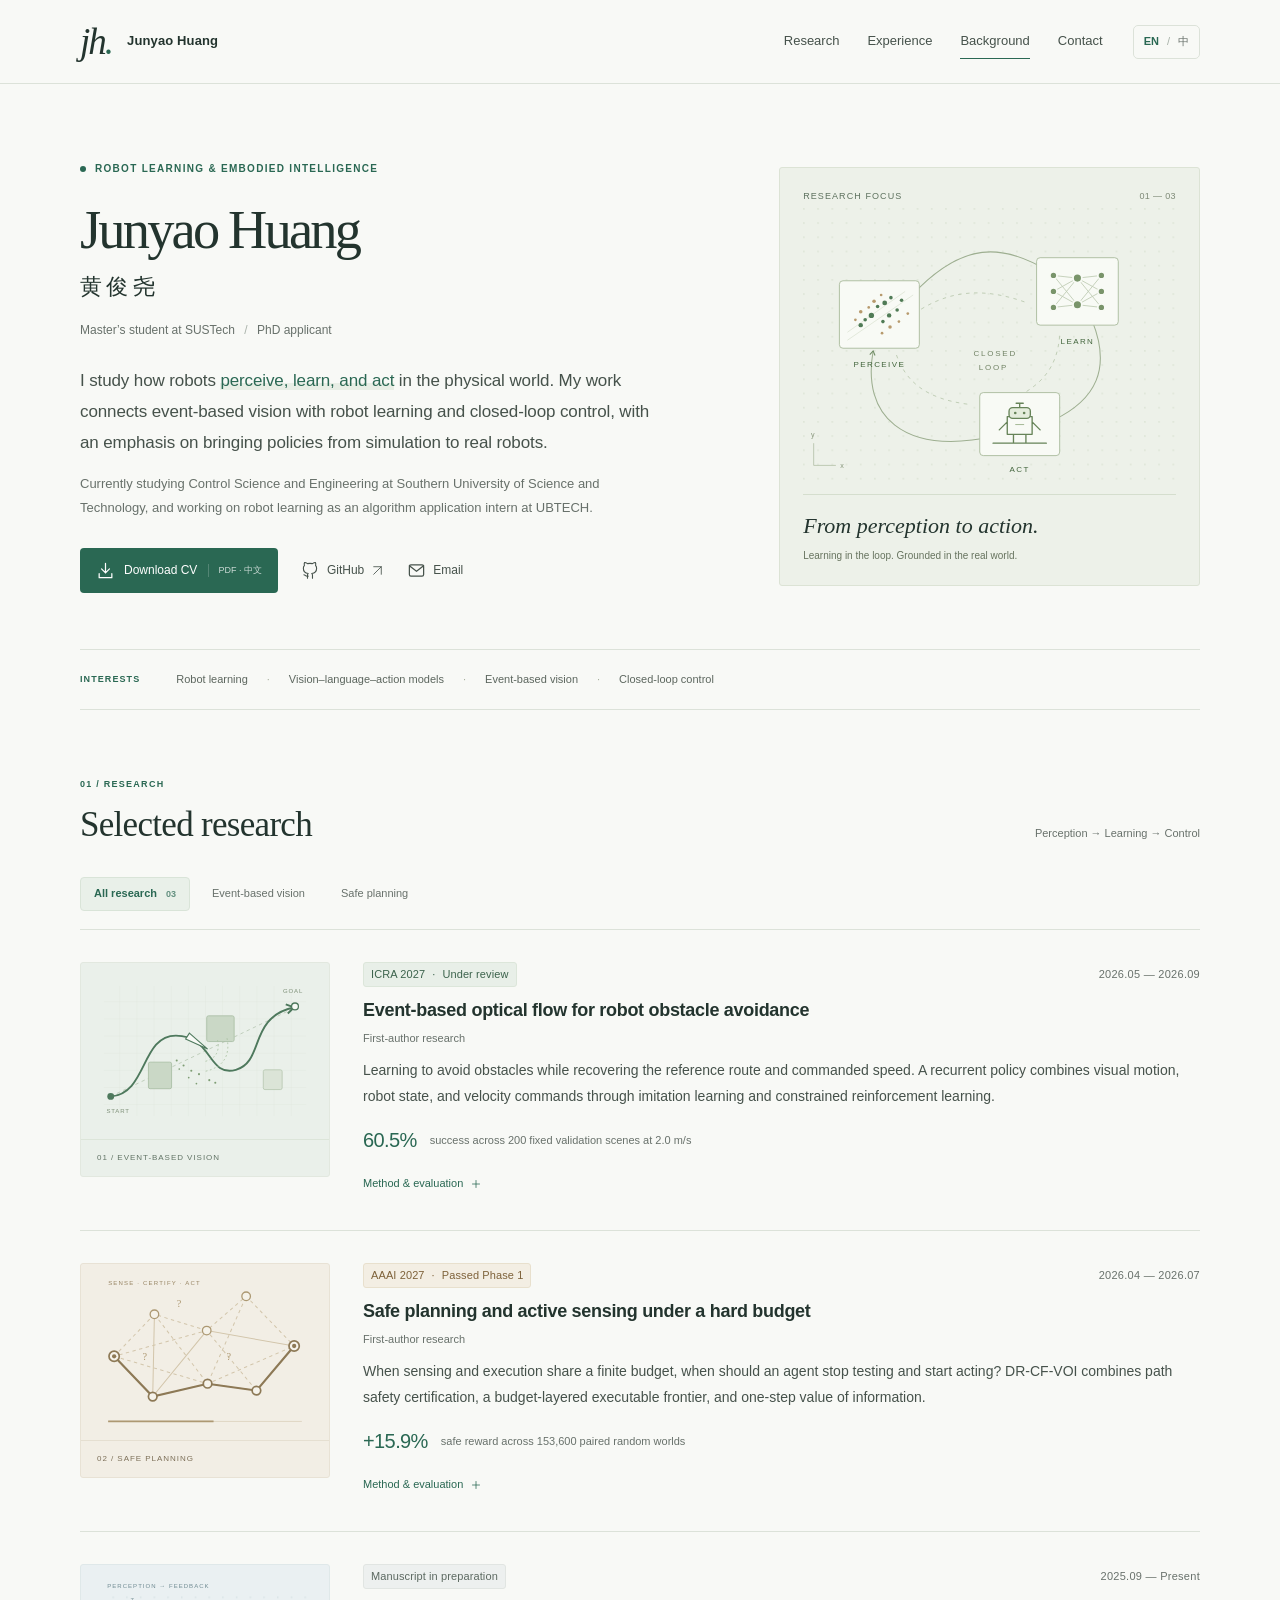
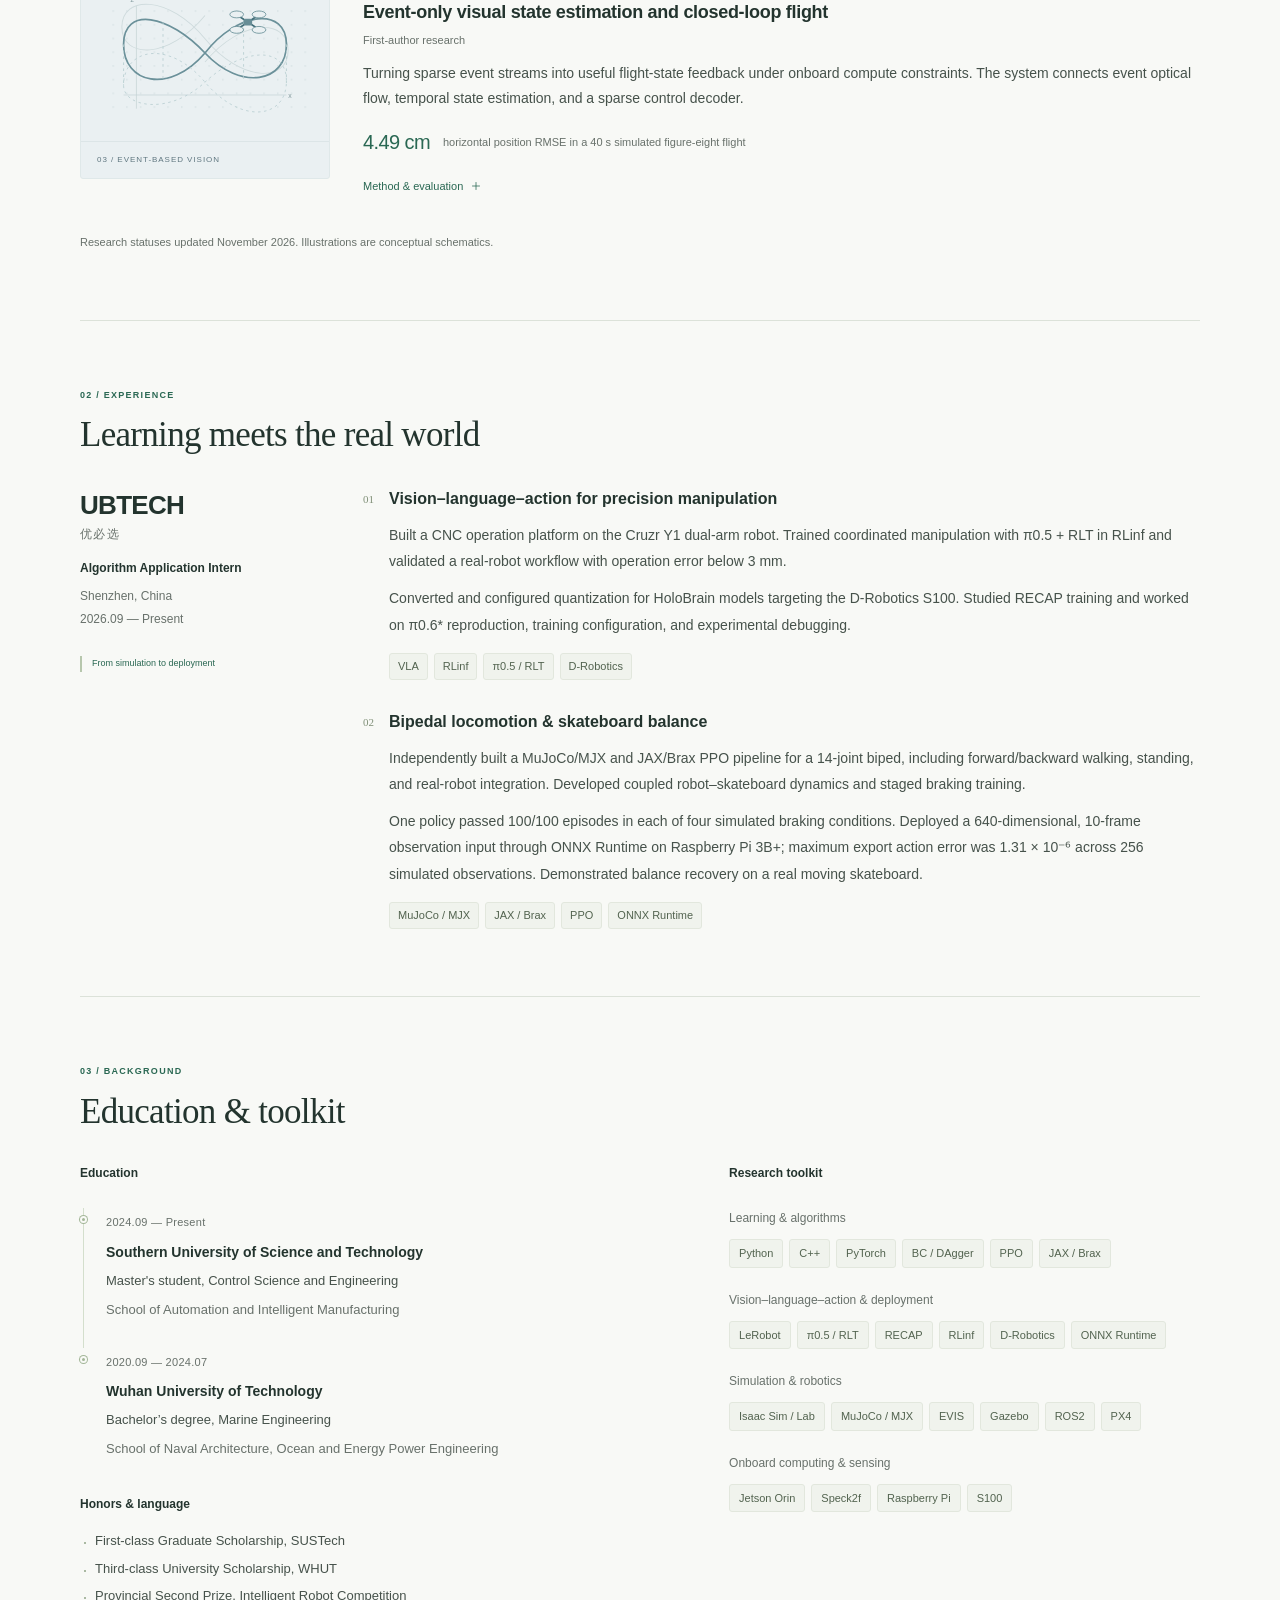
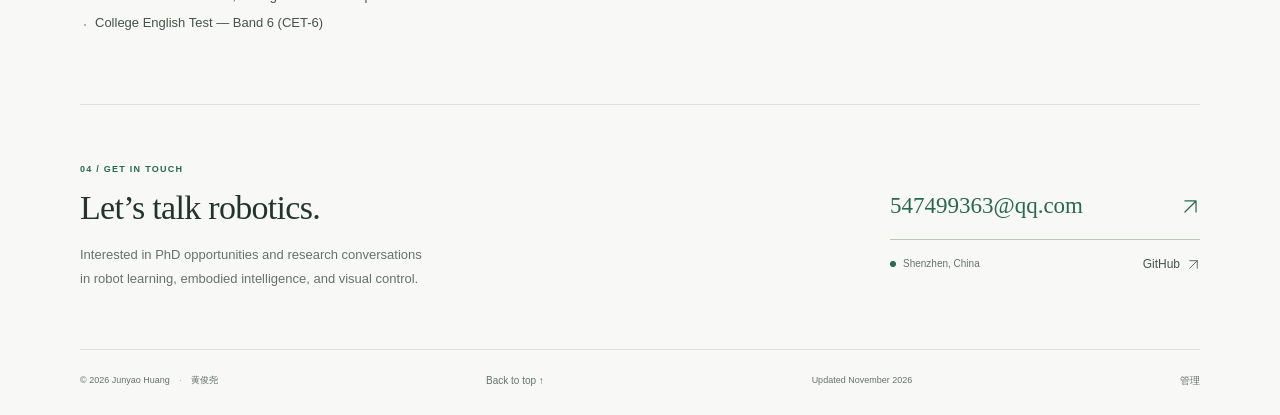
==== commit d8a1d026: "Add homepage manager for research, projects, and CV updates" ====
--- a/index.html
+++ b/index.html
@@ -1,168 +1,159 @@
-<!doctype html>
-<html lang="en">
-<head>
-  <meta charset="utf-8">
-  <meta name="viewport" content="width=device-width, initial-scale=1">
-  <meta name="theme-color" content="#f8f9f6">
-  <meta name="description" content="Junyao Huang (黄俊尧), master's student at SUSTech. Research in robot learning, event-based vision, embodied intelligence, and safe planning.">
-  <meta property="og:title" content="Junyao Huang · Robot Learning & Embodied Intelligence">
-  <meta property="og:description" content="From visual perception to closed-loop robot behavior. Research, projects, and experience of Junyao Huang at SUSTech.">
-  <meta property="og:type" content="website">
-  <title>Junyao Huang | 黄俊尧</title>
-  <link rel="icon" href="assets/favicon.svg" type="image/svg+xml">
-  <link rel="stylesheet" href="styles.css?v=20261109">
-  <script src="script.js?v=20261109" defer></script>
-</head>
-<body>
-  <a class="skip-link" href="#main"><span lang="en">Skip to content</span><span lang="zh-CN">跳转到正文</span></a>
-  <svg class="icon-library" xmlns="http://www.w3.org/2000/svg" aria-hidden="true">
-    <symbol id="arrow" viewBox="0 0 24 24"><path d="M5 19 19 5M5 5h14v14"/></symbol>
-    <symbol id="mail" viewBox="0 0 24 24"><rect x="3" y="5" width="18" height="14" rx="2"/><path d="m3 6 9 7 9-7"/></symbol>
-    <symbol id="download" viewBox="0 0 24 24"><path d="M12 3v12m-5-5 5 5 5-5M4 16v5h16v-5"/></symbol>
-    <symbol id="github" viewBox="0 0 24 24"><path d="M9 19c-4 1-4-2-6-2m12 5v-4a3.5 3.5 0 0 0-1-2.7c3.3-.4 6.8-1.6 6.8-7.3a5.7 5.7 0 0 0-1.5-4 5.2 5.2 0 0 0-.2-4S17.9-.4 15 1.5a13.8 13.8 0 0 0-7 0C5.1-.4 3.9 0 3.9 0a5.2 5.2 0 0 0-.2 4 5.7 5.7 0 0 0-1.5 4c0 5.7 3.5 6.9 6.8 7.3A3.5 3.5 0 0 0 8 18v4" transform="translate(1 2) scale(.9)"/></symbol>
-    <symbol id="plus" viewBox="0 0 24 24"><path d="M5 12h14M12 5v14"/></symbol>
-  </svg>
+<!doctype html>
+<html lang="en">
+<head>
+  <meta charset="utf-8">
+  <meta name="viewport" content="width=device-width, initial-scale=1">
+  <meta name="theme-color" content="#f8f9f6">
+  <meta name="description" content="Junyao Huang (黄俊尧), master's student at SUSTech. Research in robot learning, event-based vision, embodied intelligence, and safe planning.">
+  <meta property="og:title" content="Junyao Huang · Robot Learning & Embodied Intelligence">
+  <meta property="og:description" content="From visual perception to closed-loop robot behavior. Research, projects, and experience of Junyao Huang at SUSTech.">
+  <meta property="og:type" content="website">
+  <title>Junyao Huang | 黄俊尧</title>
+  <link rel="icon" href="assets/favicon.svg" type="image/svg+xml">
+  <link rel="stylesheet" href="styles.css?v=20261109-admin1">
+  <script src="script.js?v=20261109" defer></script>
+</head>
+<body>
+  <a class="skip-link" href="#main"><span lang="en">Skip to content</span><span lang="zh-CN">跳转到正文</span></a>
+  <svg class="icon-library" xmlns="http://www.w3.org/2000/svg" aria-hidden="true">
+    <symbol id="arrow" viewBox="0 0 24 24"><path d="M5 19 19 5M5 5h14v14"/></symbol>
+    <symbol id="mail" viewBox="0 0 24 24"><rect x="3" y="5" width="18" height="14" rx="2"/><path d="m3 6 9 7 9-7"/></symbol>
+    <symbol id="download" viewBox="0 0 24 24"><path d="M12 3v12m-5-5 5 5 5-5M4 16v5h16v-5"/></symbol>
+    <symbol id="github" viewBox="0 0 24 24"><path d="M9 19c-4 1-4-2-6-2m12 5v-4a3.5 3.5 0 0 0-1-2.7c3.3-.4 6.8-1.6 6.8-7.3a5.7 5.7 0 0 0-1.5-4 5.2 5.2 0 0 0-.2-4S17.9-.4 15 1.5a13.8 13.8 0 0 0-7 0C5.1-.4 3.9 0 3.9 0a5.2 5.2 0 0 0-.2 4 5.7 5.7 0 0 0-1.5 4c0 5.7 3.5 6.9 6.8 7.3A3.5 3.5 0 0 0 8 18v4" transform="translate(1 2) scale(.9)"/></symbol>
+    <symbol id="plus" viewBox="0 0 24 24"><path d="M5 12h14M12 5v14"/></symbol>
+  </svg>
+
+  <header class="site-header">
+    <div class="header-inner">
+      <a class="wordmark" href="#" aria-label="Junyao Huang home"><span class="monogram">jh<span>.</span></span><span class="wordmark-name">Junyao Huang</span></a>
+      <nav class="desktop-nav" aria-label="Main navigation">
+        <a href="#research"><span lang="en">Research</span><span lang="zh-CN">研究</span></a>
+        <a href="#experience"><span lang="en">Experience</span><span lang="zh-CN">经历</span></a>
+        <a href="#background"><span lang="en">Background</span><span lang="zh-CN">教育与技能</span></a>
+        <a href="#contact"><span lang="en">Contact</span><span lang="zh-CN">联系</span></a>
+      </nav>
+      <button class="language-toggle" type="button" aria-label="切换到中文"><span class="language-en">EN</span><span class="language-divider">/</span><span class="language-zh">中</span></button>
+      <button class="menu-toggle" aria-expanded="false" aria-controls="mobile-nav" aria-label="Open navigation"><span></span><span></span></button>
+    </div>
+    <nav id="mobile-nav" class="mobile-nav" aria-label="Mobile navigation" hidden>
+      <a href="#research"><span lang="en">Research</span><span lang="zh-CN">研究</span></a>
+      <a href="#experience"><span lang="en">Experience</span><span lang="zh-CN">经历</span></a>
+      <a href="#background"><span lang="en">Background</span><span lang="zh-CN">教育与技能</span></a>
+      <a href="#contact"><span lang="en">Contact</span><span lang="zh-CN">联系</span></a>
+    </nav>
+  </header>
+
+  <main id="main" class="container">
+    <section class="hero" aria-labelledby="name">
+      <div class="hero-copy">
+        <div class="eyebrow"><span class="status-dot"></span><span lang="en">Robot learning & embodied intelligence</span><span lang="zh-CN">机器人学习与具身智能</span></div>
+        <h1 id="name">Junyao Huang<span class="chinese-name">黄俊尧</span></h1>
+        <p class="role"><span lang="en">Master’s student at SUSTech <span class="separator">/</span> PhD applicant</span><span lang="zh-CN">南方科技大学 · 硕士在读 <span class="separator">/</span> 博士申请</span></p>
+        <p class="intro"><span lang="en">I study how robots <em>perceive, learn, and act</em> in the physical world. My work connects event-based vision with robot learning and closed-loop control, with an emphasis on bringing policies from simulation to real robots.</span><span lang="zh-CN">我关注机器人如何在真实世界中<em>感知、学习与行动</em>。研究结合事件视觉、机器人学习与闭环控制，致力于将仿真中的策略转化为真实机器人上可靠的行为。</span></p>
+        <p class="hero-note"><span lang="en">Currently studying Control Science and Engineering at Southern University of Science and Technology, and working on robot learning as an algorithm application intern at UBTECH.</span><span lang="zh-CN">目前就读于南方科技大学控制科学与工程专业，并在优必选担任算法应用实习生，开展机器人策略学习与部署工作。</span></p>
+        <div class="hero-links">
+          <a class="button primary" href="assets/Junyao_Huang_CV.pdf?v=2026-11-09T06%3A10%3A00.000Z" download><svg class="icon"><use href="#download"/></svg><span lang="en">Download CV</span><span lang="zh-CN">下载简历</span><span class="file-tag">PDF · 中文</span></a>
+          <a class="text-link" href="https://github.com/Mowans" target="_blank" rel="noopener noreferrer"><svg class="icon"><use href="#github"/></svg>GitHub<svg class="icon small"><use href="#arrow"/></svg></a>
+          <a class="text-link" href="mailto:547499363@qq.com"><svg class="icon"><use href="#mail"/></svg><span lang="en">Email</span><span lang="zh-CN">邮箱</span></a>
+        </div>
+      </div>
+      <figure class="hero-figure">
+        <div class="figure-kicker"><span>RESEARCH FOCUS</span><span class="figure-index">01 — 03</span></div>
+        <img src="assets/research-loop.svg" width="420" height="320" alt="Conceptual diagram linking event perception, learned policies and robot control in a closed loop.">
+        <figcaption><span class="figure-caption-title"><span lang="en">From perception to action.</span><span lang="zh-CN">从感知，到行动。</span></span><span class="figure-caption-sub"><span lang="en">Learning in the loop. Grounded in the real world.</span><span lang="zh-CN">在闭环中学习，在真实世界中验证。</span></span></figcaption>
+      </figure>
+    </section>
+
+    <div class="research-topics" aria-label="Research interests">
+      <span class="topics-label"><span lang="en">INTERESTS</span><span lang="zh-CN">研究兴趣</span></span>
+      <span><span lang="en">Robot learning</span><span lang="zh-CN">机器人学习</span></span><span class="topic-dot">·</span>
+      <span><span lang="en">Vision–language–action models</span><span lang="zh-CN">视觉—语言—动作模型</span></span><span class="topic-dot">·</span>
+      <span><span lang="en">Event-based vision</span><span lang="zh-CN">事件视觉</span></span><span class="topic-dot">·</span>
+      <span><span lang="en">Closed-loop control</span><span lang="zh-CN">闭环控制</span></span>
+    </div>
+
+    <section id="research" class="section research-section" aria-labelledby="research-heading">
+      <div class="section-heading"><div><p class="section-index">01 / <span lang="en">RESEARCH</span><span lang="zh-CN">研究</span></p><h2 id="research-heading"><span lang="en">Selected research</span><span lang="zh-CN">代表性研究</span></h2></div><span class="section-aside"><span lang="en">Perception → Learning → Control</span><span lang="zh-CN">感知 → 学习 → 控制</span></span></div>
+      <div class="research-filters" role="group" aria-label="Filter research by topic">
+<!-- cms:filters:start -->
+<button type="button" data-filter="all" aria-pressed="true"><span lang="en">All research</span><span lang="zh-CN">全部研究</span><span class="count">03</span></button><button type="button" data-filter="event" aria-pressed="false"><span lang="en">Event-based vision</span><span lang="zh-CN">事件视觉</span></button><button type="button" data-filter="planning" aria-pressed="false"><span lang="en">Safe planning</span><span lang="zh-CN">安全规划</span></button>
+<!-- cms:filters:end -->
+</div>
+      <p class="sr-only" id="filter-status" aria-live="polite"></p>
+      <div class="research-list">
+<!-- cms:projects:start -->
+<article class="research-item" data-topics="event" id="project-event-navigation">
+    <div class="research-visual navigation-visual"><img src="assets/navigation.svg" width="280" height="196" alt="Event-based robot navigation schematic."><span class="visual-label">01 / EVENT-BASED VISION</span></div>
+    <div class="research-content">
+      <div class="research-meta"><span class="status-pill">ICRA 2027 <span>·</span> <span lang="en">Under review</span><span lang="zh-CN">审稿中</span></span><span class="date"><span lang="en">2026.05 — 2026.09</span><span lang="zh-CN">2026.05 — 2026.09</span></span></div>
+      <h3><span lang="en">Event-based optical flow for robot obstacle avoidance</span><span lang="zh-CN">基于事件光流与强化学习的轮式机器人自主避障</span></h3><p class="author"><span lang="en">First-author research</span><span lang="zh-CN">第一作者研究</span></p><p><span lang="en">Learning to avoid obstacles while recovering the reference route and commanded speed. A recurrent policy combines visual motion, robot state, and velocity commands through imitation learning and constrained reinforcement learning.</span><span lang="zh-CN">让机器人在避障后及时回到参考路线并恢复指令速度。通过模仿学习与约束强化学习，训练融合视觉运动、自身状态和速度指令的循环策略。</span></p>
+      <div class="result-line"><strong>60.5%</strong><span lang="en">success across 200 fixed validation scenes at 2.0 m/s</span><span lang="zh-CN">200 个固定验证场景中的通行成功率，指令速度 2.0 m/s</span></div>
+      <details><summary><span lang="en">Method &amp; evaluation</span><span lang="zh-CN">方法与实验</span><svg class="icon"><use href="#plus"/></svg></summary><div class="detail-body"><div lang="en"><p>Built RandomObstacleNav in Isaac Sim / EVIS. A frozen TID front end converts events to optical flow, while a CNN + MLP + GRU policy predicts a speed-retention factor and target yaw rate. Training follows Oracle-DWA → BC → DAgger → constrained PPO, with a privileged reward/cost dual-head critic; Reference Flow is used in training and Event Flow at inference.</p><p>In the tested configurations, success was 29.5 and 52.0 percentage points above iPlanner and NavDP, respectively. Separate real-world closed-loop avoidance tests were completed in an indoor corridor and an outdoor plaza.</p></div><div lang="zh-CN"><p>在 Isaac Sim / EVIS 中构建 RandomObstacleNav；冻结的 TID 将事件转换为光流，CNN + MLP + GRU 策略输出速度保留系数与目标偏航角速度。训练采用 Oracle-DWA → BC → DAgger → 约束 PPO，配合特权奖励/成本双头 Critic，以 Reference Flow 训练、Event Flow 推理。</p><p>在所测配置下，通行成功率较 iPlanner、NavDP 分别高 29.5、52.0 个百分点。另完成室内楼道与室外广场的真机闭环避障验证。</p></div></div></details>
 
-  <header class="site-header">
-    <div class="header-inner">
-      <a class="wordmark" href="#" aria-label="Junyao Huang home"><span class="monogram">jh<span>.</span></span><span class="wordmark-name">Junyao Huang</span></a>
-      <nav class="desktop-nav" aria-label="Main navigation">
-        <a href="#research"><span lang="en">Research</span><span lang="zh-CN">研究</span></a>
-        <a href="#experience"><span lang="en">Experience</span><span lang="zh-CN">经历</span></a>
-        <a href="#background"><span lang="en">Background</span><span lang="zh-CN">教育与技能</span></a>
-        <a href="#contact"><span lang="en">Contact</span><span lang="zh-CN">联系</span></a>
-      </nav>
-      <button class="language-toggle" type="button" aria-label="切换到中文"><span class="language-en">EN</span><span class="language-divider">/</span><span class="language-zh">中</span></button>
-      <button class="menu-toggle" aria-expanded="false" aria-controls="mobile-nav" aria-label="Open navigation"><span></span><span></span></button>
-    </div>
-    <nav id="mobile-nav" class="mobile-nav" aria-label="Mobile navigation" hidden>
-      <a href="#research"><span lang="en">Research</span><span lang="zh-CN">研究</span></a>
-      <a href="#experience"><span lang="en">Experience</span><span lang="zh-CN">经历</span></a>
-      <a href="#background"><span lang="en">Background</span><span lang="zh-CN">教育与技能</span></a>
-      <a href="#contact"><span lang="en">Contact</span><span lang="zh-CN">联系</span></a>
-    </nav>
-  </header>
+    </div></article>
+<article class="research-item" data-topics="planning" id="project-safe-planning">
+    <div class="research-visual planning-visual"><img src="assets/planning.svg" width="280" height="196" alt="Safe planning under a shared budget schematic."><span class="visual-label">02 / SAFE PLANNING</span></div>
+    <div class="research-content">
+      <div class="research-meta"><span class="status-pill warm">AAAI 2027 <span>·</span> <span lang="en">Passed Phase 1</span><span lang="zh-CN">已通过 Phase 1</span></span><span class="date"><span lang="en">2026.04 — 2026.07</span><span lang="zh-CN">2026.04 — 2026.07</span></span></div>
+      <h3><span lang="en">Safe planning and active sensing under a hard budget</span><span lang="zh-CN">有限预算约束下的安全路径规划与主动感知</span></h3><p class="author"><span lang="en">First-author research</span><span lang="zh-CN">第一作者研究</span></p><p><span lang="en">When sensing and execution share a finite budget, when should an agent stop testing and start acting? DR-CF-VOI combines path safety certification, a budget-layered executable frontier, and one-step value of information.</span><span lang="zh-CN">当感知与执行共享有限预算，智能体何时应停止检测并开始行动？DR-CF-VOI 将路径安全认证、预算分层的可执行前沿与一步信息价值相结合。</span></p>
+      <div class="result-line"><strong>+15.9%</strong><span lang="en">safe reward across 153,600 paired random worlds</span><span lang="zh-CN">安全收益提升，评估覆盖 153,600 个配对随机世界</span></div>
+      <details><summary><span lang="en">Method &amp; evaluation</span><span lang="zh-CN">方法与实验</span><svg class="icon"><use href="#plus"/></svg></summary><div class="detail-body"><div lang="en"><p>Factorized likelihood-ratio confidence sequences certify path safety. Budget-layered dynamic programming builds an executable frontier without explicit path enumeration, while certification debt and one-step value of information guide testing versus execution. The unsafe-delivery risk bound assumes fixed independent binary edge states, correct likelihoods, and a predictable testing policy.</p><p>Evaluation covers 10 held-out MovingAI topologies and 30 budgets. Safe reward increased from 3.921 to 4.544; full-delivery rate increased from 33.5% to 37.7%. No hard-budget violations were observed, and DP error was zero in 48 audited units.</p></div><div lang="zh-CN"><p>以因子化似然比置信序列认证路径安全，通过预算分层动态规划构建可执行前沿，无需显式枚举路径；结合认证债务与一步信息价值选择测试或执行。风险界的理论保证依赖固定独立二元边状态、正确似然及可预测测试策略等假设。</p><p>在 10 个留出 MovingAI 拓扑、30 组预算中，安全收益由 3.921 提高至 4.544，完整交付率由 33.5% 提升至 37.7%。无硬预算违规，48 个审计单元的 DP 误差为 0。</p></div></div></details>
 
-  <main id="main" class="container">
-    <section class="hero" aria-labelledby="name">
-      <div class="hero-copy">
-        <div class="eyebrow"><span class="status-dot"></span><span lang="en">Robot learning & embodied intelligence</span><span lang="zh-CN">机器人学习与具身智能</span></div>
-        <h1 id="name">Junyao Huang<span class="chinese-name">黄俊尧</span></h1>
-        <p class="role"><span lang="en">Master’s student at SUSTech <span class="separator">/</span> PhD applicant</span><span lang="zh-CN">南方科技大学 · 硕士在读 <span class="separator">/</span> 博士申请</span></p>
-        <p class="intro"><span lang="en">I study how robots <em>perceive, learn, and act</em> in the physical world. My work connects event-based vision with robot learning and closed-loop control, with an emphasis on bringing policies from simulation to real robots.</span><span lang="zh-CN">我关注机器人如何在真实世界中<em>感知、学习与行动</em>。研究结合事件视觉、机器人学习与闭环控制，致力于将仿真中的策略转化为真实机器人上可靠的行为。</span></p>
-        <p class="hero-note"><span lang="en">Currently studying Control Science and Engineering at Southern University of Science and Technology, and working on robot learning as an algorithm application intern at UBTECH.</span><span lang="zh-CN">目前就读于南方科技大学控制科学与工程专业，并在优必选担任算法应用实习生，开展机器人策略学习与部署工作。</span></p>
-        <div class="hero-links">
-          <a class="button primary" href="assets/Junyao_Huang_CV.pdf" download><svg class="icon"><use href="#download"/></svg><span lang="en">Download CV</span><span lang="zh-CN">下载简历</span><span class="file-tag">PDF · 中文</span></a>
-          <a class="text-link" href="https://github.com/Mowans" target="_blank" rel="noopener noreferrer"><svg class="icon"><use href="#github"/></svg>GitHub<svg class="icon small"><use href="#arrow"/></svg></a>
-          <a class="text-link" href="mailto:547499363@qq.com"><svg class="icon"><use href="#mail"/></svg><span lang="en">Email</span><span lang="zh-CN">邮箱</span></a>
-        </div>
-      </div>
-      <figure class="hero-figure">
-        <div class="figure-kicker"><span>RESEARCH FOCUS</span><span class="figure-index">01 — 03</span></div>
-        <img src="assets/research-loop.svg" width="420" height="320" alt="Conceptual diagram linking event perception, learned policies and robot control in a closed loop.">
-        <figcaption><span class="figure-caption-title"><span lang="en">From perception to action.</span><span lang="zh-CN">从感知，到行动。</span></span><span class="figure-caption-sub"><span lang="en">Learning in the loop. Grounded in the real world.</span><span lang="zh-CN">在闭环中学习，在真实世界中验证。</span></span></figcaption>
-      </figure>
-    </section>
+    </div></article>
+<article class="research-item" data-topics="event" id="project-event-flight">
+    <div class="research-visual flight-visual"><img src="assets/flight.svg" width="280" height="196" alt="Event-based flight feedback schematic."><span class="visual-label">03 / EVENT-BASED VISION</span></div>
+    <div class="research-content">
+      <div class="research-meta"><span class="status-pill neutral"><span lang="en">Manuscript in preparation</span><span lang="zh-CN">论文准备中</span></span><span class="date"><span lang="en">2025.09 — Present</span><span lang="zh-CN">2025.09 — 至今</span></span></div>
+      <h3><span lang="en">Event-only visual state estimation and closed-loop flight</span><span lang="zh-CN">基于纯事件视觉的无人机状态估计与闭环飞行控制</span></h3><p class="author"><span lang="en">First-author research</span><span lang="zh-CN">第一作者研究</span></p><p><span lang="en">Turning sparse event streams into useful flight-state feedback under onboard compute constraints. The system connects event optical flow, temporal state estimation, and a sparse control decoder.</span><span lang="zh-CN">在受限机载算力下，将稀疏事件流转化为可用于控制的飞行状态反馈，连接事件光流、时序状态估计与稀疏控制解码器。</span></p>
+      <div class="result-line"><strong>4.49 cm</strong><span lang="en">horizontal position RMSE in a 40 s simulated figure-eight flight</span><span lang="zh-CN">40 秒仿真八字飞行中的水平位置 RMSE</span></div>
+      <details><summary><span lang="en">Method &amp; evaluation</span><span lang="zh-CN">方法与实验</span><svg class="icon"><use href="#plus"/></svg></summary><div class="detail-body"><div lang="en"><p>Locally brightness-normalized multipoint optical flow from a downward-facing Speck2f sensor fits a four-parameter motion model every 50 ms to recover three-axis scale velocity. A frozen integer SNN front end and a fine-tuned Jetson temporal estimator predict roll, pitch, and angular velocity. Velocity feedback feeds a sparse decoder with 11 tunable connections.</p><p>In Isaac Sim, ground-truth attitude and angular velocity stabilized the inner loop, while event vision provided translational feedback; maximum altitude error was 5.77 cm. After Jetson Orin integration, real figure-eight flight and return-to-start were demonstrated with ground-map localization feedback corrections.</p></div><div lang="zh-CN"><p>基于下视 Speck2f 的局部亮度归一化多点光流，每 50 ms 拟合四参数运动模型以恢复三轴尺度速度。冻结整数 SNN 前端，微调 Jetson 时序估计网络预测横滚、俯仰及三轴角速度，并将速度反馈接入仅有 11 个可调连接的稀疏解码器。</p><p>Isaac Sim 实验中由真值姿态和角速度稳定内环，事件视觉提供平移反馈，最大高度误差为 5.77 cm。Jetson Orin 机载集成后，在地面地图定位反馈修正下完成实机八字飞行并返回起点。</p></div></div></details>
 
-    <div class="research-topics" aria-label="Research interests">
-      <span class="topics-label"><span lang="en">INTERESTS</span><span lang="zh-CN">研究兴趣</span></span>
-      <span><span lang="en">Robot learning</span><span lang="zh-CN">机器人学习</span></span><span class="topic-dot">·</span>
-      <span><span lang="en">Vision–language–action models</span><span lang="zh-CN">视觉—语言—动作模型</span></span><span class="topic-dot">·</span>
-      <span><span lang="en">Event-based vision</span><span lang="zh-CN">事件视觉</span></span><span class="topic-dot">·</span>
-      <span><span lang="en">Closed-loop control</span><span lang="zh-CN">闭环控制</span></span>
-    </div>
-
-    <section id="research" class="section research-section" aria-labelledby="research-heading">
-      <div class="section-heading"><div><p class="section-index">01 / <span lang="en">RESEARCH</span><span lang="zh-CN">研究</span></p><h2 id="research-heading"><span lang="en">Selected research</span><span lang="zh-CN">代表性研究</span></h2></div><span class="section-aside"><span lang="en">Perception → Learning → Control</span><span lang="zh-CN">感知 → 学习 → 控制</span></span></div>
-      <div class="research-filters" role="group" aria-label="Filter research by topic">
-        <button type="button" data-filter="all" aria-pressed="true"><span lang="en">All research</span><span lang="zh-CN">全部研究</span><span class="count">03</span></button>
-        <button type="button" data-filter="event" aria-pressed="false"><span lang="en">Event-based vision</span><span lang="zh-CN">事件视觉</span></button>
-        <button type="button" data-filter="planning" aria-pressed="false"><span lang="en">Safe planning</span><span lang="zh-CN">安全规划</span></button>
-      </div>
-      <p class="sr-only" id="filter-status" aria-live="polite"></p>
-      <div class="research-list">
-        <article class="research-item" data-topics="event">
-          <div class="research-visual navigation-visual"><img src="assets/navigation.svg" width="280" height="196" alt="Schematic of an obstacle-avoidance path guided by event optical flow."><span class="visual-label">01 / EVENT-DRIVEN NAVIGATION</span></div>
-          <div class="research-content">
-            <div class="research-meta"><span class="status-pill">ICRA 2027 <span>·</span> <span lang="en">Under review</span><span lang="zh-CN">审稿中</span></span><span class="date">2026.05 — 2026.09</span></div>
-            <h3><span lang="en">Event-based optical flow for robot obstacle avoidance</span><span lang="zh-CN">基于事件光流与强化学习的轮式机器人自主避障</span></h3>
-            <p class="author"><span lang="en">First-author research</span><span lang="zh-CN">第一作者研究</span></p>
-            <p><span lang="en">Learning to avoid obstacles while recovering the reference route and commanded speed. A recurrent policy combines visual motion, robot state, and velocity commands through imitation learning and constrained reinforcement learning.</span><span lang="zh-CN">让机器人在避障后及时回到参考路线并恢复指令速度。通过模仿学习与约束强化学习，训练融合视觉运动、自身状态和速度指令的循环策略。</span></p>
-            <div class="result-line"><strong>60.5%</strong><span lang="en">success across 200 fixed validation scenes at 2.0 m/s</span><span lang="zh-CN">200 个固定验证场景中的通行成功率，指令速度 2.0 m/s</span></div>
-            <details><summary><span lang="en">Method & evaluation</span><span lang="zh-CN">方法与实验</span><svg class="icon"><use href="#plus"/></svg></summary><div class="detail-body">
-              <p><span lang="en">Built RandomObstacleNav in Isaac Sim / EVIS. A frozen TID front end converts events to optical flow, while a CNN + MLP + GRU policy predicts a speed-retention factor and target yaw rate. Training follows Oracle-DWA → BC → DAgger → constrained PPO, with a privileged reward/cost dual-head critic; Reference Flow is used in training and Event Flow at inference.</span><span lang="zh-CN">在 Isaac Sim / EVIS 中构建 RandomObstacleNav；冻结的 TID 将事件转换为光流，CNN + MLP + GRU 策略输出速度保留系数与目标偏航角速度。训练采用 Oracle-DWA → BC → DAgger → 约束 PPO，配合特权奖励/成本双头 Critic，以 Reference Flow 训练、Event Flow 推理。</span></p>
-              <p><span lang="en">In the tested configurations, success was 29.5 and 52.0 percentage points above iPlanner and NavDP, respectively. Separate real-world closed-loop avoidance tests were completed in an indoor corridor and an outdoor plaza.</span><span lang="zh-CN">在所测配置下，通行成功率较 iPlanner、NavDP 分别高 29.5、52.0 个百分点。另完成室内楼道与室外广场的真机闭环避障验证。</span></p>
-            </div></details>
-          </div>
-        </article>
-
-        <article class="research-item" data-topics="planning">
-          <div class="research-visual planning-visual"><img src="assets/planning.svg" width="280" height="196" alt="Conceptual graph showing a safe route and uncertain edges under a shared budget."><span class="visual-label">02 / BUDGET-AWARE PLANNING</span></div>
-          <div class="research-content">
-            <div class="research-meta"><span class="status-pill warm">AAAI 2027 <span>·</span> <span lang="en">Passed Phase 1</span><span lang="zh-CN">已通过 Phase 1</span></span><span class="date">2026.04 — 2026.07</span></div>
-            <h3><span lang="en">Safe planning and active sensing under a hard budget</span><span lang="zh-CN">有限预算约束下的安全路径规划与主动感知</span></h3>
-            <p class="author"><span lang="en">First-author research</span><span lang="zh-CN">第一作者研究</span></p>
-            <p><span lang="en">When sensing and execution share a finite budget, when should an agent stop testing and start acting? DR-CF-VOI combines path safety certification, a budget-layered executable frontier, and one-step value of information.</span><span lang="zh-CN">当感知与执行共享有限预算，智能体何时应停止检测并开始行动？DR-CF-VOI 将路径安全认证、预算分层的可执行前沿与一步信息价值相结合。</span></p>
-            <div class="result-line"><strong>+15.9%</strong><span lang="en">safe reward across 153,600 paired random worlds</span><span lang="zh-CN">安全收益提升，评估覆盖 153,600 个配对随机世界</span></div>
-            <details><summary><span lang="en">Method & evaluation</span><span lang="zh-CN">方法与实验</span><svg class="icon"><use href="#plus"/></svg></summary><div class="detail-body">
-              <p><span lang="en">Factorized likelihood-ratio confidence sequences certify path safety. Budget-layered dynamic programming builds an executable frontier without explicit path enumeration, while certification debt and one-step value of information guide testing versus execution. The unsafe-delivery risk bound assumes fixed independent binary edge states, correct likelihoods, and a predictable testing policy.</span><span lang="zh-CN">以因子化似然比置信序列认证路径安全，通过预算分层动态规划构建可执行前沿，无需显式枚举路径；结合认证债务与一步信息价值选择测试或执行。风险界的理论保证依赖固定独立二元边状态、正确似然及可预测测试策略等假设。</span></p>
-              <p><span lang="en">Evaluation covers 10 held-out MovingAI topologies and 30 budgets. Safe reward increased from 3.921 to 4.544; full-delivery rate increased from 33.5% to 37.7%. No hard-budget violations were observed, and DP error was zero in 48 audited units.</span><span lang="zh-CN">在 10 个留出 MovingAI 拓扑、30 组预算中，安全收益由 3.921 提高至 4.544，完整交付率由 33.5% 提升至 37.7%。无硬预算违规，48 个审计单元的 DP 误差为 0。</span></p>
-            </div></details>
-          </div>
-        </article>
-
-        <article class="research-item" data-topics="event">
-          <div class="research-visual flight-visual"><img src="assets/flight.svg" width="280" height="196" alt="Conceptual figure-eight flight path with event-based perception feedback."><span class="visual-label">03 / EVENT-BASED FLIGHT</span></div>
-          <div class="research-content">
-            <div class="research-meta"><span class="status-pill neutral"><span lang="en">Manuscript in preparation</span><span lang="zh-CN">论文准备中</span></span><span class="date">2025.09 — <span lang="en">Present</span><span lang="zh-CN">至今</span></span></div>
-            <h3><span lang="en">Event-only visual state estimation and closed-loop flight</span><span lang="zh-CN">基于纯事件视觉的无人机状态估计与闭环飞行控制</span></h3>
-            <p class="author"><span lang="en">First-author research</span><span lang="zh-CN">第一作者研究</span></p>
-            <p><span lang="en">Turning sparse event streams into useful flight-state feedback under onboard compute constraints. The system connects event optical flow, temporal state estimation, and a sparse control decoder.</span><span lang="zh-CN">在受限机载算力下，将稀疏事件流转化为可用于控制的飞行状态反馈，连接事件光流、时序状态估计与稀疏控制解码器。</span></p>
-            <div class="result-line"><strong>4.49 <span>cm</span></strong><span lang="en">horizontal position RMSE in a 40 s simulated figure-eight flight</span><span lang="zh-CN">40 秒仿真八字飞行中的水平位置 RMSE</span></div>
-            <details><summary><span lang="en">Method & evaluation</span><span lang="zh-CN">方法与实验</span><svg class="icon"><use href="#plus"/></svg></summary><div class="detail-body">
-              <p><span lang="en">Locally brightness-normalized multipoint optical flow from a downward-facing Speck2f sensor fits a four-parameter motion model every 50 ms to recover three-axis scale velocity. A frozen integer SNN front end and a fine-tuned Jetson temporal estimator predict roll, pitch, and angular velocity. Velocity feedback feeds a sparse decoder with 11 tunable connections.</span><span lang="zh-CN">基于下视 Speck2f 的局部亮度归一化多点光流，每 50 ms 拟合四参数运动模型以恢复三轴尺度速度。冻结整数 SNN 前端，微调 Jetson 时序估计网络预测横滚、俯仰及三轴角速度，并将速度反馈接入仅有 11 个可调连接的稀疏解码器。</span></p>
-              <p><span lang="en">In Isaac Sim, ground-truth attitude and angular velocity stabilized the inner loop, while event vision provided translational feedback; maximum altitude error was 5.77 cm. After Jetson Orin integration, real figure-eight flight and return-to-start were demonstrated with ground-map localization feedback corrections.</span><span lang="zh-CN">Isaac Sim 实验中由真值姿态和角速度稳定内环，事件视觉提供平移反馈，最大高度误差为 5.77 cm。Jetson Orin 机载集成后，在地面地图定位反馈修正下完成实机八字飞行并返回起点。</span></p>
-            </div></details>
-          </div>
-        </article>
-      </div>
-      <p class="research-footnote"><span lang="en">Research statuses as of November 2026. Illustrations are conceptual schematics.</span><span lang="zh-CN">研究状态更新于 2026 年 11 月。配图为方法示意图。</span></p>
-    </section>
-
-    <section id="experience" class="section" aria-labelledby="experience-heading">
-      <div class="section-heading"><div><p class="section-index">02 / <span lang="en">EXPERIENCE</span><span lang="zh-CN">实践</span></p><h2 id="experience-heading"><span lang="en">Learning meets the real world</span><span lang="zh-CN">让学习走向真实世界</span></h2></div></div>
-      <div class="experience-layout">
-        <div class="company-info"><div class="company-mark">UBTECH<span>优必选</span></div><h3><span lang="en">Algorithm Application Intern</span><span lang="zh-CN">算法应用实习生</span></h3><p><span lang="en">Shenzhen, China</span><span lang="zh-CN">中国 · 深圳</span><br>2026.09 — <span lang="en">Present</span><span lang="zh-CN">至今</span></p><div class="small-label"><span lang="en">From simulation to deployment</span><span lang="zh-CN">从仿真训练到实机部署</span></div></div>
-        <div class="experience-projects">
-          <article class="experience-project"><span class="project-number">01</span><div><h3><span lang="en">Vision–language–action for precision manipulation</span><span lang="zh-CN">VLA + RL 精密操作与端侧部署</span></h3><p><span lang="en">Built a CNC operation platform on the Cruzr Y1 dual-arm robot. Trained coordinated manipulation with π0.5 + RLT in RLinf and validated a real-robot workflow with operation error below 3 mm.</span><span lang="zh-CN">在 Cruzr Y1 双臂机器人上搭建 CNC 机床操作平台，基于 RLinf 的 π0.5 + RLT 训练双臂协同策略，完成操作误差小于 3 mm 的流程设计、调试与真机验证。</span></p><p><span lang="en">Converted and configured quantization for HoloBrain models targeting the D-Robotics S100. Studied RECAP training and worked on π0.6* reproduction, training configuration, and experimental debugging.</span><span lang="zh-CN">使用 D-Robotics 工具链进行 HoloBrain 模型转换与量化配置，生成 S100 端侧部署模型；研究 RECAP 训练机制，开展 π0.6* 框架复现、配置适配与实验调试。</span></p><div class="tags"><span>VLA</span><span>RLinf</span><span>π0.5 / RLT</span><span>D-Robotics</span></div></div></article>
-          <article class="experience-project"><span class="project-number">02</span><div><h3><span lang="en">Bipedal locomotion & skateboard balance</span><span lang="zh-CN">Duck 仿生双足运动控制与滑板平衡</span></h3><p><span lang="en">Independently built a MuJoCo/MJX and JAX/Brax PPO pipeline for a 14-joint biped, including forward/backward walking, standing, and real-robot integration. Developed coupled robot–skateboard dynamics and staged braking training.</span><span lang="zh-CN">面向 14 关节双足机器人，独立搭建 MuJoCo/MJX 与 JAX/Brax PPO 训练流程，完成前进、后退、站立策略及实机联调，并建立机器人—滑板耦合动力学模型与分阶段制动训练。</span></p><p><span lang="en">One policy passed 100/100 episodes in each of four simulated braking conditions. Deployed a 640-dimensional, 10-frame observation input through ONNX Runtime on Raspberry Pi 3B+; maximum export action error was 1.31 × 10⁻⁶ across 256 simulated observations. Demonstrated balance recovery on a real moving skateboard.</span><span lang="zh-CN">同一策略在 4 组仿真制动工况中，每组通过 100/100 回合。将 10 帧堆叠的 640 维观测经 ONNX Runtime 部署至树莓派 3B+；在 256 组仿真观测上，导出前后最大动作误差为 1.31 × 10⁻⁶。完成真实移动滑板上的姿态调整与小步恢复验证。</span></p><div class="tags"><span>MuJoCo / MJX</span><span>JAX / Brax</span><span>PPO</span><span>ONNX Runtime</span></div></div></article>
-        </div>
-      </div>
-    </section>
-
-    <section id="background" class="section" aria-labelledby="background-heading">
-      <div class="section-heading"><div><p class="section-index">03 / <span lang="en">BACKGROUND</span><span lang="zh-CN">背景</span></p><h2 id="background-heading"><span lang="en">Education & toolkit</span><span lang="zh-CN">教育背景与研究技能</span></h2></div></div>
-      <div class="background-grid">
-        <div class="education">
-          <h3 class="subheading"><span lang="en">Education</span><span lang="zh-CN">教育经历</span></h3>
-          <article class="education-item"><span class="timeline-dot"></span><span class="date">2024.09 — <span lang="en">Present</span><span lang="zh-CN">至今</span></span><h4><span lang="en">Southern University of Science and Technology</span><span lang="zh-CN">南方科技大学</span></h4><p><span lang="en">Master's student, Control Science and Engineering</span><span lang="zh-CN">控制科学与工程 · 硕士在读</span></p><p class="muted"><span lang="en">School of Automation and Intelligent Manufacturing</span><span lang="zh-CN">自动化与智能制造学院</span></p></article>
-          <article class="education-item"><span class="timeline-dot"></span><span class="date">2020.09 — 2024.07</span><h4><span lang="en">Wuhan University of Technology</span><span lang="zh-CN">武汉理工大学</span></h4><p><span lang="en">Bachelor’s degree, Marine Engineering</span><span lang="zh-CN">轮机工程 · 本科</span></p><p class="muted"><span lang="en">School of Naval Architecture, Ocean and Energy Power Engineering</span><span lang="zh-CN">船海与能源动力工程学院</span></p></article>
-          <div class="honors"><h3 class="subheading"><span lang="en">Honors & language</span><span lang="zh-CN">荣誉与语言</span></h3><ul><li><span lang="en">First-class Graduate Scholarship, SUSTech</span><span lang="zh-CN">南方科技大学研究生一等奖学金</span></li><li><span lang="en">Third-class University Scholarship, WHUT</span><span lang="zh-CN">武汉理工大学校三等奖学金</span></li><li><span lang="en">Provincial Second Prize, Intelligent Robot Competition</span><span lang="zh-CN">智能机器人竞赛省二等奖</span></li><li><span lang="en">College English Test — Band 6 (CET-6)</span><span lang="zh-CN">大学英语六级（CET-6）</span></li></ul></div>
-        </div>
-        <div class="toolkit"><h3 class="subheading"><span lang="en">Research toolkit</span><span lang="zh-CN">研究工具与方法</span></h3>
-          <div class="tool-group"><h4><span lang="en">Learning & algorithms</span><span lang="zh-CN">算法与学习</span></h4><div class="tags"><span>Python</span><span>C++</span><span>PyTorch</span><span>BC / DAgger</span><span>PPO</span><span>JAX / Brax</span></div></div>
-          <div class="tool-group"><h4><span lang="en">Vision–language–action & deployment</span><span lang="zh-CN">VLA 与部署</span></h4><div class="tags"><span>LeRobot</span><span>π0.5 / RLT</span><span>RECAP</span><span>RLinf</span><span>D-Robotics</span><span>ONNX Runtime</span></div></div>
-          <div class="tool-group"><h4><span lang="en">Simulation & robotics</span><span lang="zh-CN">仿真与机器人系统</span></h4><div class="tags"><span>Isaac Sim / Lab</span><span>MuJoCo / MJX</span><span>EVIS</span><span>Gazebo</span><span>ROS2</span><span>PX4</span></div></div>
-          <div class="tool-group"><h4><span lang="en">Onboard computing & sensing</span><span lang="zh-CN">机载计算与传感</span></h4><div class="tags"><span>Jetson Orin</span><span>Speck2f</span><span>Raspberry Pi</span><span>S100</span></div></div>
-        </div>
-      </div>
-    </section>
-
-    <section id="contact" class="contact-section" aria-labelledby="contact-heading">
-      <div><p class="section-index">04 / <span lang="en">GET IN TOUCH</span><span lang="zh-CN">联系</span></p><h2 id="contact-heading"><span lang="en">Let’s talk robotics.</span><span lang="zh-CN">期待交流，共同探索。</span></h2><p><span lang="en">Interested in PhD opportunities and research conversations<br class="desktop-break"> in robot learning, embodied intelligence, and visual control.</span><span lang="zh-CN">希望探索机器人学习、具身智能与视觉控制方向的博士机会，<br class="desktop-break">也欢迎相关研究交流。</span></p></div>
-      <div class="contact-links"><a class="contact-email" href="mailto:547499363@qq.com">547499363@qq.com<svg class="icon"><use href="#arrow"/></svg></a><div><span class="location"><span class="status-dot"></span><span lang="en">Shenzhen, China</span><span lang="zh-CN">中国 · 深圳</span></span><a class="text-link" href="https://github.com/Mowans" target="_blank" rel="noopener noreferrer">GitHub<svg class="icon small"><use href="#arrow"/></svg></a></div></div>
-    </section>
-  </main>
-  <footer class="site-footer container"><p>© <span id="year">2026</span> Junyao Huang <span class="footer-dot">·</span> 黄俊尧</p><a href="#"><span lang="en">Back to top</span><span lang="zh-CN">返回顶部</span><span aria-hidden="true"> ↑</span></a><p><span lang="en">Updated November 2026</span><span lang="zh-CN">更新于 2026 年 11 月</span></p></footer>
-</body>
-</html>
+    </div></article>
+<!-- cms:projects:end -->
+</div>
+      <p class="research-footnote">
+<!-- cms:research-date:start -->
+<span lang="en">Research statuses updated November 2026. Illustrations are conceptual schematics.</span><span lang="zh-CN">研究状态更新于 2026年11月。配图为方法示意图。</span>
+<!-- cms:research-date:end -->
+</p>
+    </section>
+
+    <section id="experience" class="section" aria-labelledby="experience-heading">
+      <div class="section-heading"><div><p class="section-index">02 / <span lang="en">EXPERIENCE</span><span lang="zh-CN">实践</span></p><h2 id="experience-heading"><span lang="en">Learning meets the real world</span><span lang="zh-CN">让学习走向真实世界</span></h2></div></div>
+      <div class="experience-layout">
+        <div class="company-info"><div class="company-mark">UBTECH<span>优必选</span></div><h3><span lang="en">Algorithm Application Intern</span><span lang="zh-CN">算法应用实习生</span></h3><p><span lang="en">Shenzhen, China</span><span lang="zh-CN">中国 · 深圳</span><br>2026.09 — <span lang="en">Present</span><span lang="zh-CN">至今</span></p><div class="small-label"><span lang="en">From simulation to deployment</span><span lang="zh-CN">从仿真训练到实机部署</span></div></div>
+        <div class="experience-projects">
+          <article class="experience-project"><span class="project-number">01</span><div><h3><span lang="en">Vision–language–action for precision manipulation</span><span lang="zh-CN">VLA + RL 精密操作与端侧部署</span></h3><p><span lang="en">Built a CNC operation platform on the Cruzr Y1 dual-arm robot. Trained coordinated manipulation with π0.5 + RLT in RLinf and validated a real-robot workflow with operation error below 3 mm.</span><span lang="zh-CN">在 Cruzr Y1 双臂机器人上搭建 CNC 机床操作平台，基于 RLinf 的 π0.5 + RLT 训练双臂协同策略，完成操作误差小于 3 mm 的流程设计、调试与真机验证。</span></p><p><span lang="en">Converted and configured quantization for HoloBrain models targeting the D-Robotics S100. Studied RECAP training and worked on π0.6* reproduction, training configuration, and experimental debugging.</span><span lang="zh-CN">使用 D-Robotics 工具链进行 HoloBrain 模型转换与量化配置，生成 S100 端侧部署模型；研究 RECAP 训练机制，开展 π0.6* 框架复现、配置适配与实验调试。</span></p><div class="tags"><span>VLA</span><span>RLinf</span><span>π0.5 / RLT</span><span>D-Robotics</span></div></div></article>
+          <article class="experience-project"><span class="project-number">02</span><div><h3><span lang="en">Bipedal locomotion & skateboard balance</span><span lang="zh-CN">Duck 仿生双足运动控制与滑板平衡</span></h3><p><span lang="en">Independently built a MuJoCo/MJX and JAX/Brax PPO pipeline for a 14-joint biped, including forward/backward walking, standing, and real-robot integration. Developed coupled robot–skateboard dynamics and staged braking training.</span><span lang="zh-CN">面向 14 关节双足机器人，独立搭建 MuJoCo/MJX 与 JAX/Brax PPO 训练流程，完成前进、后退、站立策略及实机联调，并建立机器人—滑板耦合动力学模型与分阶段制动训练。</span></p><p><span lang="en">One policy passed 100/100 episodes in each of four simulated braking conditions. Deployed a 640-dimensional, 10-frame observation input through ONNX Runtime on Raspberry Pi 3B+; maximum export action error was 1.31 × 10⁻⁶ across 256 simulated observations. Demonstrated balance recovery on a real moving skateboard.</span><span lang="zh-CN">同一策略在 4 组仿真制动工况中，每组通过 100/100 回合。将 10 帧堆叠的 640 维观测经 ONNX Runtime 部署至树莓派 3B+；在 256 组仿真观测上，导出前后最大动作误差为 1.31 × 10⁻⁶。完成真实移动滑板上的姿态调整与小步恢复验证。</span></p><div class="tags"><span>MuJoCo / MJX</span><span>JAX / Brax</span><span>PPO</span><span>ONNX Runtime</span></div></div></article>
+        </div>
+      </div>
+    </section>
+
+    <section id="background" class="section" aria-labelledby="background-heading">
+      <div class="section-heading"><div><p class="section-index">03 / <span lang="en">BACKGROUND</span><span lang="zh-CN">背景</span></p><h2 id="background-heading"><span lang="en">Education & toolkit</span><span lang="zh-CN">教育背景与研究技能</span></h2></div></div>
+      <div class="background-grid">
+        <div class="education">
+          <h3 class="subheading"><span lang="en">Education</span><span lang="zh-CN">教育经历</span></h3>
+          <article class="education-item"><span class="timeline-dot"></span><span class="date">2024.09 — <span lang="en">Present</span><span lang="zh-CN">至今</span></span><h4><span lang="en">Southern University of Science and Technology</span><span lang="zh-CN">南方科技大学</span></h4><p><span lang="en">Master's student, Control Science and Engineering</span><span lang="zh-CN">控制科学与工程 · 硕士在读</span></p><p class="muted"><span lang="en">School of Automation and Intelligent Manufacturing</span><span lang="zh-CN">自动化与智能制造学院</span></p></article>
+          <article class="education-item"><span class="timeline-dot"></span><span class="date">2020.09 — 2024.07</span><h4><span lang="en">Wuhan University of Technology</span><span lang="zh-CN">武汉理工大学</span></h4><p><span lang="en">Bachelor’s degree, Marine Engineering</span><span lang="zh-CN">轮机工程 · 本科</span></p><p class="muted"><span lang="en">School of Naval Architecture, Ocean and Energy Power Engineering</span><span lang="zh-CN">船海与能源动力工程学院</span></p></article>
+          <div class="honors"><h3 class="subheading"><span lang="en">Honors & language</span><span lang="zh-CN">荣誉与语言</span></h3><ul><li><span lang="en">First-class Graduate Scholarship, SUSTech</span><span lang="zh-CN">南方科技大学研究生一等奖学金</span></li><li><span lang="en">Third-class University Scholarship, WHUT</span><span lang="zh-CN">武汉理工大学校三等奖学金</span></li><li><span lang="en">Provincial Second Prize, Intelligent Robot Competition</span><span lang="zh-CN">智能机器人竞赛省二等奖</span></li><li><span lang="en">College English Test — Band 6 (CET-6)</span><span lang="zh-CN">大学英语六级（CET-6）</span></li></ul></div>
+        </div>
+        <div class="toolkit"><h3 class="subheading"><span lang="en">Research toolkit</span><span lang="zh-CN">研究工具与方法</span></h3>
+          <div class="tool-group"><h4><span lang="en">Learning & algorithms</span><span lang="zh-CN">算法与学习</span></h4><div class="tags"><span>Python</span><span>C++</span><span>PyTorch</span><span>BC / DAgger</span><span>PPO</span><span>JAX / Brax</span></div></div>
+          <div class="tool-group"><h4><span lang="en">Vision–language–action & deployment</span><span lang="zh-CN">VLA 与部署</span></h4><div class="tags"><span>LeRobot</span><span>π0.5 / RLT</span><span>RECAP</span><span>RLinf</span><span>D-Robotics</span><span>ONNX Runtime</span></div></div>
+          <div class="tool-group"><h4><span lang="en">Simulation & robotics</span><span lang="zh-CN">仿真与机器人系统</span></h4><div class="tags"><span>Isaac Sim / Lab</span><span>MuJoCo / MJX</span><span>EVIS</span><span>Gazebo</span><span>ROS2</span><span>PX4</span></div></div>
+          <div class="tool-group"><h4><span lang="en">Onboard computing & sensing</span><span lang="zh-CN">机载计算与传感</span></h4><div class="tags"><span>Jetson Orin</span><span>Speck2f</span><span>Raspberry Pi</span><span>S100</span></div></div>
+        </div>
+      </div>
+    </section>
+
+    <section id="contact" class="contact-section" aria-labelledby="contact-heading">
+      <div><p class="section-index">04 / <span lang="en">GET IN TOUCH</span><span lang="zh-CN">联系</span></p><h2 id="contact-heading"><span lang="en">Let’s talk robotics.</span><span lang="zh-CN">期待交流，共同探索。</span></h2><p><span lang="en">Interested in PhD opportunities and research conversations<br class="desktop-break"> in robot learning, embodied intelligence, and visual control.</span><span lang="zh-CN">希望探索机器人学习、具身智能与视觉控制方向的博士机会，<br class="desktop-break">也欢迎相关研究交流。</span></p></div>
+      <div class="contact-links"><a class="contact-email" href="mailto:547499363@qq.com">547499363@qq.com<svg class="icon"><use href="#arrow"/></svg></a><div><span class="location"><span class="status-dot"></span><span lang="en">Shenzhen, China</span><span lang="zh-CN">中国 · 深圳</span></span><a class="text-link" href="https://github.com/Mowans" target="_blank" rel="noopener noreferrer">GitHub<svg class="icon small"><use href="#arrow"/></svg></a></div></div>
+    </section>
+  </main>
+  <footer class="site-footer container"><p>© <span id="year">2026</span> Junyao Huang <span class="footer-dot">·</span> 黄俊尧</p><a href="#"><span lang="en">Back to top</span><span lang="zh-CN">返回顶部</span><span aria-hidden="true"> ↑</span></a><p><!-- cms:footer-date:start -->
+<span lang="en">Updated November 2026</span><span lang="zh-CN">更新于 2026年11月</span>
+<!-- cms:footer-date:end --></p><a href="admin/" aria-label="管理主页">管理</a></footer>
+</body>
+</html>
--- a/styles.css
+++ b/styles.css
@@ -1,168 +1,170 @@
-/* A quiet research notebook: warm paper, forest ink, precise diagrams. */
-:root{--paper:#f8f9f6;--surface:#fff;--ink:#23342e;--text:#46524b;--muted:#68716b;--green:#2a6853;--soft-green:#e9f0e9;--line:#dce2d9;--warm:#8a6543;--serif:Georgia,'Times New Roman','Noto Serif SC','SimSun',serif;--sans:Inter,'Segoe UI','PingFang SC','Microsoft YaHei',sans-serif}
-*{box-sizing:border-box}
-html{scroll-behavior:smooth;scroll-padding-top:104px}
-body{margin:0;background:var(--paper);font-family:var(--sans);color:var(--text);font-size:15px;line-height:1.75;-webkit-font-smoothing:antialiased}
-html[lang="en"] [lang="zh-CN"],html[lang="zh-CN"] [lang="en"]{display:none!important}
-button,a{-webkit-tap-highlight-color:transparent}
-a{color:inherit;text-decoration:none}
-button{font:inherit;cursor:pointer}
-button:disabled{cursor:default}
-a,button,summary{touch-action:manipulation}
-a:focus-visible,button:focus-visible,summary:focus-visible{outline:2px solid var(--green);outline-offset:5px}
-a:hover{color:var(--green)}
-button{color:inherit}
-img{display:block;max-width:100%;height:auto}
-svg{flex-shrink:0}
-h1,h2,h3,h4,p,figure{margin:0}
-h1,h2,h3,h4{color:var(--ink)}
-.container,.header-inner{width:min(1120px,calc(100% - 96px));margin-inline:auto}
-.icon-library{position:absolute;width:0;height:0;overflow:hidden}
-.icon{width:19px;height:19px;fill:none;stroke:currentColor;stroke-width:1.55;stroke-linecap:round;stroke-linejoin:round}
-.icon.small{width:13px;height:13px}
-.sr-only{position:absolute;width:1px;height:1px;padding:0;margin:-1px;overflow:hidden;clip:rect(0,0,0,0);white-space:nowrap;border:0}
-.skip-link{position:fixed;left:16px;top:-70px;z-index:50;background:var(--ink);color:white;padding:10px 20px}
-.skip-link:focus{top:12px;color:white}
-.site-header{position:sticky;top:0;z-index:20;border-bottom:1px solid var(--line);background:rgba(248,249,246,.96);backdrop-filter:blur(12px)}
-.header-inner{display:flex;align-items:center;height:83px;gap:30px}
-.wordmark{display:flex;align-items:center;gap:15px;margin-right:auto;color:var(--ink)}
-.monogram{font:italic 37px/1 var(--serif);letter-spacing:-2px}
-.monogram>span{color:var(--green)}
-.wordmark-name{font-size:13px;font-weight:600;letter-spacing:.01em}
-.desktop-nav{display:flex;gap:28px;align-items:center;font-size:13px}
-.desktop-nav a{position:relative;padding:7px 0}
-.desktop-nav a:after{position:absolute;content:'';bottom:1px;height:1px;background:var(--green);left:0;right:100%;transition:right .2s}
-.desktop-nav a:hover:after,.desktop-nav a[aria-current="location"]:after{right:0}
-.language-toggle{border:1px solid var(--line);border-radius:5px;background:transparent;padding:5px 10px;display:flex;align-items:center;gap:8px;font-size:11px;min-height:34px}
-.language-divider{color:#a8b1a8}
-.language-en{color:var(--green);font-weight:700}
-.language-zh{color:var(--muted)}
-html[lang="zh-CN"] .language-en{color:var(--muted);font-weight:400}
-html[lang="zh-CN"] .language-zh{color:var(--green);font-weight:700}
-.menu-toggle{display:none;background:none;border:0;width:36px;height:36px;position:relative}
-.menu-toggle span{position:absolute;width:20px;height:1px;background:var(--ink);left:8px;top:14px;transition:transform .2s}
-.menu-toggle span+span{top:21px}
-.menu-toggle[aria-expanded="true"] span{top:18px;transform:rotate(45deg)}
-.menu-toggle[aria-expanded="true"] span+span{transform:rotate(-45deg)}
-.mobile-nav{border-top:1px solid var(--line);padding:12px 24px 20px;background:var(--paper)}
-.mobile-nav a{display:block;padding:10px}
-.hero{display:grid;grid-template-columns:minmax(0,1.5fr) minmax(0,1fr);gap:68px;align-items:center;padding:76px 0 56px}
-.eyebrow{display:flex;align-items:center;gap:9px;font-size:10px;font-weight:650;letter-spacing:.13em;text-transform:uppercase;color:var(--green);margin-bottom:22px}
-.status-dot{display:inline-block;width:6px;height:6px;border-radius:50%;background:var(--green);flex-shrink:0}
-h1{font:400 clamp(42px,4.25vw,59px)/1.12 var(--serif);letter-spacing:-2.8px}
-.chinese-name{display:block;font:400 22px/1.6 var(--sans);letter-spacing:.2em;margin-top:9px}
-.role{font-size:12px;margin-top:15px;color:var(--muted)}
-.separator{padding:0 6px;color:#aab3ab}
-.intro{font-size:17px;line-height:1.85;margin-top:24px;max-width:590px;letter-spacing:-.12px}
-.intro em{font-style:normal;color:var(--green);box-shadow:inset 0 -7px 0 #e8eee5}
-.hero-note{color:var(--muted);font-size:13px;line-height:1.85;margin-top:13px;max-width:570px}
-.hero-links{display:flex;flex-wrap:wrap;align-items:center;gap:23px;margin-top:28px}
-.button{display:inline-flex;align-items:center;justify-content:center;gap:9px;font-size:12px;line-height:1.4;padding:13px 16px;border-radius:4px;transition:background .2s,transform .2s}
-.button.primary{background:var(--green);color:white}
-.button.primary:hover{background:#20523f;transform:translateY(-1px)}
-.file-tag{font-size:9px;opacity:.75;border-left:1px solid #ffffff42;padding-left:9px;margin-left:2px}
-.text-link{display:inline-flex;align-items:center;gap:7px;font-size:12px;font-weight:500}
-.hero-figure{background:#edf1e9;border:1px solid #dce3d5;border-radius:3px;align-self:center;padding:22px 23px 20px;position:relative}
-.figure-kicker{display:flex;justify-content:space-between;font:9px/1.5 var(--sans);letter-spacing:.12em;color:#5e725f}
-.figure-index{color:#7e8a77;letter-spacing:.04em}
-.hero-figure img{margin:4px 0 2px;width:100%}
-.hero-figure figcaption{border-top:1px solid #d5dece;padding-top:16px}
-.figure-caption-title{display:block;font:italic 22px/1.4 var(--serif);color:var(--ink)}
-.figure-caption-sub{display:block;font-size:10px;color:#67745f;margin-top:6px}
-.research-topics{display:flex;flex-wrap:wrap;align-items:center;gap:19px;border-block:1px solid var(--line);padding:20px 0;font-size:11px;color:#5c665e}
-.topics-label{font-size:9px;letter-spacing:.12em;color:var(--green);font-weight:650;margin-right:17px}
-.topic-dot{color:#a8b19e}
-.section{padding:67px 0;border-bottom:1px solid var(--line)}
-.section-heading{display:flex;align-items:flex-end;justify-content:space-between;gap:20px;margin-bottom:30px}
-.section-index{font-size:9px;letter-spacing:.14em;color:var(--green);font-weight:600;margin-bottom:10px}
-h2{font:400 35px/1.25 var(--serif);letter-spacing:-.7px}
-html[lang="zh-CN"] h2{font-family:var(--sans);font-size:29px;letter-spacing:.02em;font-weight:500}
-.section-aside{font-size:11px;color:var(--muted);padding-bottom:4px}
-.research-filters{display:flex;gap:8px;border-bottom:1px solid var(--line);padding-bottom:18px}
-.research-filters button{border:1px solid transparent;border-radius:4px;background:transparent;padding:6px 13px;min-height:34px;font-size:11px;color:var(--muted);transition:background .15s}
-.research-filters button[aria-pressed="true"]{color:var(--green);background:var(--soft-green);border-color:#d9e4d8;font-weight:600}
-.research-filters button:hover{background:var(--soft-green)}
-.count{font-size:9px;opacity:.7;margin-left:9px}
-.research-item{display:grid;grid-template-columns:250px minmax(0,1fr);gap:33px;padding:32px 0;border-bottom:1px solid var(--line)}
-.research-item[hidden]{display:none}
-.research-item:last-child{border-bottom:0;padding-bottom:10px}
-.research-visual{align-self:start;border-radius:3px;background:#eaf0ea;overflow:hidden;border:1px solid #e2e8df}
-.research-visual img{width:100%;height:auto;padding:4px}
-.visual-label{display:block;font-size:8px;letter-spacing:.12em;color:#627466;padding:11px 16px;border-top:1px solid #dce5d9}
-.planning-visual{background:#f2eee5;border-color:#e8e2d5}
-.planning-visual .visual-label{color:#7d7059;border-color:#e5dfd1}
-.flight-visual{background:#eaf0f2;border-color:#dfe8e9}
-.flight-visual .visual-label{color:#607780;border-color:#dce5e7}
-.research-meta{display:flex;flex-wrap:wrap;align-items:center;justify-content:space-between;gap:8px;margin-bottom:10px}
-.status-pill{display:inline-flex;align-items:center;gap:7px;font-size:9px;letter-spacing:.01em;padding:3px 7px;line-height:1.55;background:#e8efe8;border:1px solid #dce6da;color:#3c634c;border-radius:3px}
-.status-pill.warm{background:#f3eee3;border-color:#e8e0cd;color:#7e623a}
-.status-pill.neutral{background:#edf0ef;border-color:#e1e5e2;color:#5c6961}
-.date{font-size:10px;letter-spacing:.025em;color:var(--muted)}
-.research-content h3{font:600 18px/1.5 var(--sans);letter-spacing:-.3px;margin-bottom:4px}
-.research-content .author{font-size:10px;color:var(--muted);margin-bottom:10px}
-.research-content>p{font-size:12px;line-height:1.85}
-.result-line{display:flex;align-items:center;gap:13px;font-size:10px;color:var(--muted);margin-top:13px}
-.result-line strong{font-size:20px;font-weight:500;color:var(--green);letter-spacing:-.6px;white-space:nowrap}
-.result-line strong span{font-size:13px}
-details{margin-top:12px}
-summary{font-size:11px;display:flex;align-items:center;width:fit-content;gap:7px;color:var(--green);cursor:pointer;list-style:none;min-height:28px;font-weight:500}
-summary::-webkit-details-marker{display:none}
-summary .icon{width:12px;height:12px;transition:transform .2s}
-details[open] summary .icon{transform:rotate(45deg)}
-.detail-body{margin-top:10px;padding:13px 16px;border-left:2px solid #bdcdb9;background:#eef2eb;font-size:12px;line-height:1.9}
-.detail-body p+p{margin-top:10px}
-.research-footnote{font-size:10px;margin-top:23px;color:var(--muted)}
-.experience-layout{display:grid;grid-template-columns:250px minmax(0,1fr);gap:33px}
-.company-mark{font-size:26px;font-weight:750;letter-spacing:-.7px;color:var(--ink);line-height:1.4;margin-bottom:15px}
-.company-mark span{font-size:12px;letter-spacing:.12em;font-weight:500;display:block;color:var(--muted);margin-top:3px}
-.company-info h3{font-size:12px;font-weight:600}
-.company-info>p{font-size:11px;color:var(--muted);margin-top:6px;line-height:1.9}
-.small-label{font-size:9px;color:var(--green);border-left:2px solid #b7c7ad;padding-left:10px;margin-top:25px}
-.experience-project{display:flex;gap:15px;margin-bottom:30px}
-.experience-project:last-child{margin-bottom:0}
-.project-number{font:11px/2.3 var(--serif);color:#809078}
-.experience-project h3{font-size:16px;line-height:1.55;font-weight:600;margin-bottom:10px}
-.experience-project p{font-size:12px;line-height:1.9;margin-bottom:10px}
-.tags{display:flex;flex-wrap:wrap;gap:6px}
-.tags>span{font-size:10px;line-height:1.5;padding:4px 8px;background:#f0f3ed;border:1px solid #e2e7dd;border-radius:3px;color:#52634f}
-.experience-project .tags{margin-top:15px}
-.background-grid{display:grid;grid-template-columns:minmax(0,1fr) minmax(0,.85fr);gap:95px}
-.subheading{font-size:12px;font-weight:600;margin-bottom:24px}
-.education-item{position:relative;border-left:1px solid #d4dfcd;margin-left:3px;padding:0 0 26px 22px}
-.timeline-dot{position:absolute;left:-4px;top:8px;width:7px;height:7px;background:#a3b698;border:2px solid var(--paper);border-radius:50%;box-shadow:0 0 0 1px #a3b698}
-.education-item:nth-child(3){padding-bottom:0;border-left-color:transparent}
-.education-item h4{font-size:13px;font-weight:600;line-height:1.65;margin-top:6px}
-.education-item p{font-size:11px;line-height:1.85;margin-top:5px}
-.muted{color:var(--muted)}
-.honors{margin-top:33px}
-.honors .subheading{margin-bottom:12px}
-.honors ul{padding-left:15px;margin:0;font-size:11px;line-height:2.1}
-.honors li::marker{color:#91a386;font-size:8px}
-.tool-group{margin-bottom:22px}
-.tool-group:last-child{margin-bottom:0}
-.tool-group h4{font-size:11px;font-weight:500;color:var(--muted);margin-bottom:10px}
-.tool-group .tags>span{font-size:11px;padding:5px 9px}
-.contact-section{display:grid;grid-template-columns:1.2fr 1fr;align-items:center;gap:50px;padding:57px 0}
-.contact-section h2{font-size:34px}
-.contact-section p:not(.section-index){font-size:12px;line-height:1.9;margin-top:13px;color:var(--muted)}
-.contact-links{justify-self:end;width:min(100%,310px)}
-.contact-email{display:flex;align-items:center;justify-content:space-between;gap:20px;padding:10px 0 15px;border-bottom:1px solid #bbc8b4;color:var(--green);font:400 23px/1.5 var(--serif)}
-.contact-links>div{display:flex;align-items:center;justify-content:space-between;gap:15px;margin-top:14px}
-.location{display:inline-flex;align-items:center;gap:7px;font-size:10px;color:var(--muted)}
-.site-footer{display:flex;align-items:center;justify-content:space-between;gap:15px;border-top:1px solid var(--line);padding:22px 0 25px;font-size:9px;color:var(--muted)}
-.footer-dot{margin:0 7px;color:#a6afa0}
-.site-footer a{font-size:10px}
-@media(min-width:1400px){.hero{padding-top:86px;padding-bottom:66px}}
-@media(max-width:1080px){.container,.header-inner{width:calc(100% - 64px)}.hero{gap:36px;grid-template-columns:1.4fr 1fr;padding-top:58px}.hero-links{gap:17px}.hero-figure{padding:17px}.research-topics{gap:13px}.topics-label{margin-right:4px}.research-item,.experience-layout{grid-template-columns:220px minmax(0,1fr);gap:27px}.background-grid{gap:55px}.wordmark-name{display:none}.intro{font-size:16px}.file-tag{display:none}}
-@media(max-width:800px){.container,.header-inner{width:calc(100% - 48px)}.header-inner{height:72px;gap:20px}.desktop-nav{gap:18px}.hero{gap:25px;padding:45px 0 40px;grid-template-columns:1.35fr 1fr}.eyebrow{font-size:8px;letter-spacing:.08em}h1{font-size:42px}.chinese-name{font-size:19px}.role{font-size:11px}.intro{font-size:14px}.hero-note{font-size:12px}.hero-links{gap:15px}.hero-figure{padding:14px}.figure-caption-title{font-size:18px}.figure-caption-sub{font-size:9px}.figure-kicker{font-size:8px}.research-topics{gap:8px 13px;font-size:10px}.section{padding:49px 0}.research-item,.experience-layout{grid-template-columns:180px minmax(0,1fr);gap:25px}.research-meta .date{font-size:9px}.research-content h3{font-size:16px}.visual-label{font-size:6px;padding:9px}.section-aside{display:none}.background-grid{gap:35px}.contact-section{gap:28px}.contact-email{font-size:20px}.contact-section h2{font-size:29px}.contact-links{width:100%}}
-@media(max-width:640px){html{scroll-padding-top:90px}.container,.header-inner{width:calc(100% - 40px)}.header-inner{height:68px;gap:14px}.desktop-nav{display:none}.wordmark-name{display:block;font-size:12px}.monogram{font-size:32px}.menu-toggle{display:block}.language-toggle{margin-left:auto;min-height:36px}.hero{grid-template-columns:1fr;gap:30px;padding:38px 0 30px}.eyebrow{font-size:9px;letter-spacing:.085em;margin-bottom:18px}h1{font-size:48px;letter-spacing:-2px}.chinese-name{font-size:20px;margin-top:10px}.role{font-size:11px}.intro{font-size:16px;line-height:1.9;margin-top:20px}.hero-note{font-size:12px;line-height:1.95}.hero-links{gap:22px;margin-top:24px}.button{padding:12px 15px}.hero-figure{padding:17px 20px;display:grid;grid-template-columns:1fr 1fr;align-items:center;gap:10px}.figure-kicker{grid-column:1/-1;font-size:8px}.hero-figure img{margin:0;width:100%}.hero-figure figcaption{border:0;padding:0 0 0 5px}.figure-caption-title{font-size:20px}.figure-caption-sub{font-size:10px;line-height:1.8}.research-topics{padding:17px 0;gap:6px 12px;font-size:10px}.topics-label{width:100%;margin-bottom:3px}.topic-dot{display:none}.research-topics>span:not(.topics-label):not(.topic-dot){padding-right:10px;border-right:1px solid var(--line)}.research-topics>span:last-child{border:0}.section{padding:40px 0}.section-heading{margin-bottom:23px}.section-index{font-size:9px}h2{font-size:30px}html[lang="zh-CN"] h2{font-size:25px}.research-filters{gap:3px;flex-wrap:wrap;padding-bottom:15px}.research-filters button{font-size:10px;padding:6px 10px;min-height:38px}.research-item{grid-template-columns:1fr;gap:20px;padding:27px 0}.research-visual{display:flex;align-items:center;justify-content:space-between;min-height:145px}.research-visual img{width:60%;max-width:240px;height:145px;object-fit:contain}.visual-label{border:0!important;padding:12px 18px 12px 5px;font-size:8px;width:40%;line-height:1.9;letter-spacing:.1em}.research-content h3{font-size:17px;margin-bottom:5px}.research-content>p{font-size:12px}.research-meta{gap:9px}.research-content .author{margin-bottom:10px}.result-line{font-size:10px;line-height:1.7;gap:12px}.result-line strong{font-size:22px}.detail-body{font-size:12px;padding:11px 13px}summary{min-height:38px}.experience-layout{grid-template-columns:1fr;gap:28px}.company-info{padding-bottom:20px;border-bottom:1px solid var(--line)}.company-mark{font-size:25px;margin-bottom:8px}.company-mark span{display:inline;margin-left:12px;font-size:11px}.company-info>p br{display:none}.company-info>p br:after{content:' · '}.small-label{margin-top:12px}.experience-project{gap:12px}.experience-project h3{font-size:16px}.background-grid{grid-template-columns:1fr;gap:35px}.toolkit{border-top:1px solid var(--line);padding-top:27px}.education-item h4{font-size:14px}.education-item p,.honors ul{font-size:12px}.tool-group{margin-bottom:18px}.contact-section{grid-template-columns:1fr;gap:23px;padding:36px 0}.contact-links{justify-self:start;max-width:340px}.contact-email{font-size:23px}.desktop-break{display:none}.site-footer{flex-wrap:wrap;font-size:9px;row-gap:10px}.site-footer>p:last-child{width:100%;font-size:8px}.site-footer a{margin-left:auto}}
-@media(prefers-reduced-motion:reduce){html{scroll-behavior:auto}*,*:before,*:after{transition:none!important;animation:none!important}}
-/* Keep long-form research copy comfortable to read on every screen. */
-.research-content>p,.detail-body,.experience-project p{font-size:14px}
-.research-content .author,.date,.research-content .author,.research-footnote{font-size:11px}
-.status-pill,.result-line,summary,.tags>span{font-size:11px}
-.education-item p,.honors ul,.contact-section p:not(.section-index){font-size:13px}
-.education-item h4{font-size:14px}
-.company-info>p,.tool-group h4{font-size:12px}
-@media(max-width:640px){.company-info>p br{display:block}.company-info>p br:after{content:none}.intro{font-size:16px}.hero-note{font-size:13px}.research-content>p,.detail-body,.experience-project p{font-size:14px}.research-meta{align-items:flex-start}.research-meta .date{font-size:10px}.result-line{align-items:flex-start;font-size:11px}.result-line strong{line-height:1.45}.honors ul{font-size:13px}.research-filters button{font-size:11px}.research-visual .visual-label{font-size:8px}}
-@media print{.site-header,.hero-figure,.research-filters,.research-visual,.hero-links,.site-footer a,.skip-link{display:none!important}body{background:white;font-size:11px}.container{width:100%}.hero,.section,.contact-section{padding:20px 0}.hero,.research-item,.experience-layout{display:block}.research-topics{padding:10px 0}.section-heading{margin-bottom:15px}h1{font-size:32px}h2{font-size:24px}.research-item{break-inside:avoid;padding:16px 0}.company-info{margin-bottom:15px}.detail-body{background:white}.background-grid{gap:35px}.contact-email{font-size:18px}.site-footer{padding:15px 0}.research-footnote{margin-top:10px}}
+/* A quiet research notebook: warm paper, forest ink, precise diagrams. */
+:root{--paper:#f8f9f6;--surface:#fff;--ink:#23342e;--text:#46524b;--muted:#68716b;--green:#2a6853;--soft-green:#e9f0e9;--line:#dce2d9;--warm:#8a6543;--serif:Georgia,'Times New Roman','Noto Serif SC','SimSun',serif;--sans:Inter,'Segoe UI','PingFang SC','Microsoft YaHei',sans-serif}
+*{box-sizing:border-box}
+html{scroll-behavior:smooth;scroll-padding-top:104px}
+body{margin:0;background:var(--paper);font-family:var(--sans);color:var(--text);font-size:15px;line-height:1.75;-webkit-font-smoothing:antialiased}
+html[lang="en"] [lang="zh-CN"],html[lang="zh-CN"] [lang="en"]{display:none!important}
+button,a{-webkit-tap-highlight-color:transparent}
+a{color:inherit;text-decoration:none}
+button{font:inherit;cursor:pointer}
+button:disabled{cursor:default}
+a,button,summary{touch-action:manipulation}
+a:focus-visible,button:focus-visible,summary:focus-visible{outline:2px solid var(--green);outline-offset:5px}
+a:hover{color:var(--green)}
+button{color:inherit}
+img{display:block;max-width:100%;height:auto}
+svg{flex-shrink:0}
+h1,h2,h3,h4,p,figure{margin:0}
+h1,h2,h3,h4{color:var(--ink)}
+.container,.header-inner{width:min(1120px,calc(100% - 96px));margin-inline:auto}
+.icon-library{position:absolute;width:0;height:0;overflow:hidden}
+.icon{width:19px;height:19px;fill:none;stroke:currentColor;stroke-width:1.55;stroke-linecap:round;stroke-linejoin:round}
+.icon.small{width:13px;height:13px}
+.sr-only{position:absolute;width:1px;height:1px;padding:0;margin:-1px;overflow:hidden;clip:rect(0,0,0,0);white-space:nowrap;border:0}
+.skip-link{position:fixed;left:16px;top:-70px;z-index:50;background:var(--ink);color:white;padding:10px 20px}
+.skip-link:focus{top:12px;color:white}
+.site-header{position:sticky;top:0;z-index:20;border-bottom:1px solid var(--line);background:rgba(248,249,246,.96);backdrop-filter:blur(12px)}
+.header-inner{display:flex;align-items:center;height:83px;gap:30px}
+.wordmark{display:flex;align-items:center;gap:15px;margin-right:auto;color:var(--ink)}
+.monogram{font:italic 37px/1 var(--serif);letter-spacing:-2px}
+.monogram>span{color:var(--green)}
+.wordmark-name{font-size:13px;font-weight:600;letter-spacing:.01em}
+.desktop-nav{display:flex;gap:28px;align-items:center;font-size:13px}
+.desktop-nav a{position:relative;padding:7px 0}
+.desktop-nav a:after{position:absolute;content:'';bottom:1px;height:1px;background:var(--green);left:0;right:100%;transition:right .2s}
+.desktop-nav a:hover:after,.desktop-nav a[aria-current="location"]:after{right:0}
+.language-toggle{border:1px solid var(--line);border-radius:5px;background:transparent;padding:5px 10px;display:flex;align-items:center;gap:8px;font-size:11px;min-height:34px}
+.language-divider{color:#a8b1a8}
+.language-en{color:var(--green);font-weight:700}
+.language-zh{color:var(--muted)}
+html[lang="zh-CN"] .language-en{color:var(--muted);font-weight:400}
+html[lang="zh-CN"] .language-zh{color:var(--green);font-weight:700}
+.menu-toggle{display:none;background:none;border:0;width:36px;height:36px;position:relative}
+.menu-toggle span{position:absolute;width:20px;height:1px;background:var(--ink);left:8px;top:14px;transition:transform .2s}
+.menu-toggle span+span{top:21px}
+.menu-toggle[aria-expanded="true"] span{top:18px;transform:rotate(45deg)}
+.menu-toggle[aria-expanded="true"] span+span{transform:rotate(-45deg)}
+.mobile-nav{border-top:1px solid var(--line);padding:12px 24px 20px;background:var(--paper)}
+.mobile-nav a{display:block;padding:10px}
+.hero{display:grid;grid-template-columns:minmax(0,1.5fr) minmax(0,1fr);gap:68px;align-items:center;padding:76px 0 56px}
+.eyebrow{display:flex;align-items:center;gap:9px;font-size:10px;font-weight:650;letter-spacing:.13em;text-transform:uppercase;color:var(--green);margin-bottom:22px}
+.status-dot{display:inline-block;width:6px;height:6px;border-radius:50%;background:var(--green);flex-shrink:0}
+h1{font:400 clamp(42px,4.25vw,59px)/1.12 var(--serif);letter-spacing:-2.8px}
+.chinese-name{display:block;font:400 22px/1.6 var(--sans);letter-spacing:.2em;margin-top:9px}
+.role{font-size:12px;margin-top:15px;color:var(--muted)}
+.separator{padding:0 6px;color:#aab3ab}
+.intro{font-size:17px;line-height:1.85;margin-top:24px;max-width:590px;letter-spacing:-.12px}
+.intro em{font-style:normal;color:var(--green);box-shadow:inset 0 -7px 0 #e8eee5}
+.hero-note{color:var(--muted);font-size:13px;line-height:1.85;margin-top:13px;max-width:570px}
+.hero-links{display:flex;flex-wrap:wrap;align-items:center;gap:23px;margin-top:28px}
+.button{display:inline-flex;align-items:center;justify-content:center;gap:9px;font-size:12px;line-height:1.4;padding:13px 16px;border-radius:4px;transition:background .2s,transform .2s}
+.button.primary{background:var(--green);color:white}
+.button.primary:hover{background:#20523f;transform:translateY(-1px)}
+.file-tag{font-size:9px;opacity:.75;border-left:1px solid #ffffff42;padding-left:9px;margin-left:2px}
+.text-link{display:inline-flex;align-items:center;gap:7px;font-size:12px;font-weight:500}
+.hero-figure{background:#edf1e9;border:1px solid #dce3d5;border-radius:3px;align-self:center;padding:22px 23px 20px;position:relative}
+.figure-kicker{display:flex;justify-content:space-between;font:9px/1.5 var(--sans);letter-spacing:.12em;color:#5e725f}
+.figure-index{color:#7e8a77;letter-spacing:.04em}
+.hero-figure img{margin:4px 0 2px;width:100%}
+.hero-figure figcaption{border-top:1px solid #d5dece;padding-top:16px}
+.figure-caption-title{display:block;font:italic 22px/1.4 var(--serif);color:var(--ink)}
+.figure-caption-sub{display:block;font-size:10px;color:#67745f;margin-top:6px}
+.research-topics{display:flex;flex-wrap:wrap;align-items:center;gap:19px;border-block:1px solid var(--line);padding:20px 0;font-size:11px;color:#5c665e}
+.topics-label{font-size:9px;letter-spacing:.12em;color:var(--green);font-weight:650;margin-right:17px}
+.topic-dot{color:#a8b19e}
+.section{padding:67px 0;border-bottom:1px solid var(--line)}
+.section-heading{display:flex;align-items:flex-end;justify-content:space-between;gap:20px;margin-bottom:30px}
+.section-index{font-size:9px;letter-spacing:.14em;color:var(--green);font-weight:600;margin-bottom:10px}
+h2{font:400 35px/1.25 var(--serif);letter-spacing:-.7px}
+html[lang="zh-CN"] h2{font-family:var(--sans);font-size:29px;letter-spacing:.02em;font-weight:500}
+.section-aside{font-size:11px;color:var(--muted);padding-bottom:4px}
+.research-filters{display:flex;gap:8px;border-bottom:1px solid var(--line);padding-bottom:18px}
+.research-filters button{border:1px solid transparent;border-radius:4px;background:transparent;padding:6px 13px;min-height:34px;font-size:11px;color:var(--muted);transition:background .15s}
+.research-filters button[aria-pressed="true"]{color:var(--green);background:var(--soft-green);border-color:#d9e4d8;font-weight:600}
+.research-filters button:hover{background:var(--soft-green)}
+.count{font-size:9px;opacity:.7;margin-left:9px}
+.research-item{display:grid;grid-template-columns:250px minmax(0,1fr);gap:33px;padding:32px 0;border-bottom:1px solid var(--line)}
+.research-item[hidden]{display:none}
+.research-item:last-child{border-bottom:0;padding-bottom:10px}
+.research-visual{align-self:start;border-radius:3px;background:#eaf0ea;overflow:hidden;border:1px solid #e2e8df}
+.research-visual img{width:100%;height:auto;padding:4px}
+.visual-label{display:block;font-size:8px;letter-spacing:.12em;color:#627466;padding:11px 16px;border-top:1px solid #dce5d9}
+.planning-visual{background:#f2eee5;border-color:#e8e2d5}
+.planning-visual .visual-label{color:#7d7059;border-color:#e5dfd1}
+.flight-visual{background:#eaf0f2;border-color:#dfe8e9}
+.flight-visual .visual-label{color:#607780;border-color:#dce5e7}
+.research-meta{display:flex;flex-wrap:wrap;align-items:center;justify-content:space-between;gap:8px;margin-bottom:10px}
+.status-pill{display:inline-flex;align-items:center;gap:7px;font-size:9px;letter-spacing:.01em;padding:3px 7px;line-height:1.55;background:#e8efe8;border:1px solid #dce6da;color:#3c634c;border-radius:3px}
+.status-pill.warm{background:#f3eee3;border-color:#e8e0cd;color:#7e623a}
+.status-pill.neutral{background:#edf0ef;border-color:#e1e5e2;color:#5c6961}
+.date{font-size:10px;letter-spacing:.025em;color:var(--muted)}
+.research-content h3{font:600 18px/1.5 var(--sans);letter-spacing:-.3px;margin-bottom:4px}
+.research-content .author{font-size:10px;color:var(--muted);margin-bottom:10px}
+.research-content>p{font-size:12px;line-height:1.85}
+.result-line{display:flex;align-items:center;gap:13px;font-size:10px;color:var(--muted);margin-top:13px}
+.result-line strong{font-size:20px;font-weight:500;color:var(--green);letter-spacing:-.6px;white-space:nowrap}
+.result-line strong span{font-size:13px}
+details{margin-top:12px}
+summary{font-size:11px;display:flex;align-items:center;width:fit-content;gap:7px;color:var(--green);cursor:pointer;list-style:none;min-height:28px;font-weight:500}
+summary::-webkit-details-marker{display:none}
+summary .icon{width:12px;height:12px;transition:transform .2s}
+details[open] summary .icon{transform:rotate(45deg)}
+.detail-body{margin-top:10px;padding:13px 16px;border-left:2px solid #bdcdb9;background:#eef2eb;font-size:12px;line-height:1.9}
+.detail-body p+p{margin-top:10px}
+.research-footnote{font-size:10px;margin-top:23px;color:var(--muted)}
+.experience-layout{display:grid;grid-template-columns:250px minmax(0,1fr);gap:33px}
+.company-mark{font-size:26px;font-weight:750;letter-spacing:-.7px;color:var(--ink);line-height:1.4;margin-bottom:15px}
+.company-mark span{font-size:12px;letter-spacing:.12em;font-weight:500;display:block;color:var(--muted);margin-top:3px}
+.company-info h3{font-size:12px;font-weight:600}
+.company-info>p{font-size:11px;color:var(--muted);margin-top:6px;line-height:1.9}
+.small-label{font-size:9px;color:var(--green);border-left:2px solid #b7c7ad;padding-left:10px;margin-top:25px}
+.experience-project{display:flex;gap:15px;margin-bottom:30px}
+.experience-project:last-child{margin-bottom:0}
+.project-number{font:11px/2.3 var(--serif);color:#809078}
+.experience-project h3{font-size:16px;line-height:1.55;font-weight:600;margin-bottom:10px}
+.experience-project p{font-size:12px;line-height:1.9;margin-bottom:10px}
+.tags{display:flex;flex-wrap:wrap;gap:6px}
+.tags>span{font-size:10px;line-height:1.5;padding:4px 8px;background:#f0f3ed;border:1px solid #e2e7dd;border-radius:3px;color:#52634f}
+.experience-project .tags{margin-top:15px}
+.background-grid{display:grid;grid-template-columns:minmax(0,1fr) minmax(0,.85fr);gap:95px}
+.subheading{font-size:12px;font-weight:600;margin-bottom:24px}
+.education-item{position:relative;border-left:1px solid #d4dfcd;margin-left:3px;padding:0 0 26px 22px}
+.timeline-dot{position:absolute;left:-4px;top:8px;width:7px;height:7px;background:#a3b698;border:2px solid var(--paper);border-radius:50%;box-shadow:0 0 0 1px #a3b698}
+.education-item:nth-child(3){padding-bottom:0;border-left-color:transparent}
+.education-item h4{font-size:13px;font-weight:600;line-height:1.65;margin-top:6px}
+.education-item p{font-size:11px;line-height:1.85;margin-top:5px}
+.muted{color:var(--muted)}
+.honors{margin-top:33px}
+.honors .subheading{margin-bottom:12px}
+.honors ul{padding-left:15px;margin:0;font-size:11px;line-height:2.1}
+.honors li::marker{color:#91a386;font-size:8px}
+.tool-group{margin-bottom:22px}
+.tool-group:last-child{margin-bottom:0}
+.tool-group h4{font-size:11px;font-weight:500;color:var(--muted);margin-bottom:10px}
+.tool-group .tags>span{font-size:11px;padding:5px 9px}
+.contact-section{display:grid;grid-template-columns:1.2fr 1fr;align-items:center;gap:50px;padding:57px 0}
+.contact-section h2{font-size:34px}
+.contact-section p:not(.section-index){font-size:12px;line-height:1.9;margin-top:13px;color:var(--muted)}
+.contact-links{justify-self:end;width:min(100%,310px)}
+.contact-email{display:flex;align-items:center;justify-content:space-between;gap:20px;padding:10px 0 15px;border-bottom:1px solid #bbc8b4;color:var(--green);font:400 23px/1.5 var(--serif)}
+.contact-links>div{display:flex;align-items:center;justify-content:space-between;gap:15px;margin-top:14px}
+.location{display:inline-flex;align-items:center;gap:7px;font-size:10px;color:var(--muted)}
+.site-footer{display:flex;align-items:center;justify-content:space-between;gap:15px;border-top:1px solid var(--line);padding:22px 0 25px;font-size:9px;color:var(--muted)}
+.footer-dot{margin:0 7px;color:#a6afa0}
+.site-footer a{font-size:10px}
+@media(min-width:1400px){.hero{padding-top:86px;padding-bottom:66px}}
+@media(max-width:1080px){.container,.header-inner{width:calc(100% - 64px)}.hero{gap:36px;grid-template-columns:1.4fr 1fr;padding-top:58px}.hero-links{gap:17px}.hero-figure{padding:17px}.research-topics{gap:13px}.topics-label{margin-right:4px}.research-item,.experience-layout{grid-template-columns:220px minmax(0,1fr);gap:27px}.background-grid{gap:55px}.wordmark-name{display:none}.intro{font-size:16px}.file-tag{display:none}}
+@media(max-width:800px){.container,.header-inner{width:calc(100% - 48px)}.header-inner{height:72px;gap:20px}.desktop-nav{gap:18px}.hero{gap:25px;padding:45px 0 40px;grid-template-columns:1.35fr 1fr}.eyebrow{font-size:8px;letter-spacing:.08em}h1{font-size:42px}.chinese-name{font-size:19px}.role{font-size:11px}.intro{font-size:14px}.hero-note{font-size:12px}.hero-links{gap:15px}.hero-figure{padding:14px}.figure-caption-title{font-size:18px}.figure-caption-sub{font-size:9px}.figure-kicker{font-size:8px}.research-topics{gap:8px 13px;font-size:10px}.section{padding:49px 0}.research-item,.experience-layout{grid-template-columns:180px minmax(0,1fr);gap:25px}.research-meta .date{font-size:9px}.research-content h3{font-size:16px}.visual-label{font-size:6px;padding:9px}.section-aside{display:none}.background-grid{gap:35px}.contact-section{gap:28px}.contact-email{font-size:20px}.contact-section h2{font-size:29px}.contact-links{width:100%}}
+@media(max-width:640px){html{scroll-padding-top:90px}.container,.header-inner{width:calc(100% - 40px)}.header-inner{height:68px;gap:14px}.desktop-nav{display:none}.wordmark-name{display:block;font-size:12px}.monogram{font-size:32px}.menu-toggle{display:block}.language-toggle{margin-left:auto;min-height:36px}.hero{grid-template-columns:1fr;gap:30px;padding:38px 0 30px}.eyebrow{font-size:9px;letter-spacing:.085em;margin-bottom:18px}h1{font-size:48px;letter-spacing:-2px}.chinese-name{font-size:20px;margin-top:10px}.role{font-size:11px}.intro{font-size:16px;line-height:1.9;margin-top:20px}.hero-note{font-size:12px;line-height:1.95}.hero-links{gap:22px;margin-top:24px}.button{padding:12px 15px}.hero-figure{padding:17px 20px;display:grid;grid-template-columns:1fr 1fr;align-items:center;gap:10px}.figure-kicker{grid-column:1/-1;font-size:8px}.hero-figure img{margin:0;width:100%}.hero-figure figcaption{border:0;padding:0 0 0 5px}.figure-caption-title{font-size:20px}.figure-caption-sub{font-size:10px;line-height:1.8}.research-topics{padding:17px 0;gap:6px 12px;font-size:10px}.topics-label{width:100%;margin-bottom:3px}.topic-dot{display:none}.research-topics>span:not(.topics-label):not(.topic-dot){padding-right:10px;border-right:1px solid var(--line)}.research-topics>span:last-child{border:0}.section{padding:40px 0}.section-heading{margin-bottom:23px}.section-index{font-size:9px}h2{font-size:30px}html[lang="zh-CN"] h2{font-size:25px}.research-filters{gap:3px;flex-wrap:wrap;padding-bottom:15px}.research-filters button{font-size:10px;padding:6px 10px;min-height:38px}.research-item{grid-template-columns:1fr;gap:20px;padding:27px 0}.research-visual{display:flex;align-items:center;justify-content:space-between;min-height:145px}.research-visual img{width:60%;max-width:240px;height:145px;object-fit:contain}.visual-label{border:0!important;padding:12px 18px 12px 5px;font-size:8px;width:40%;line-height:1.9;letter-spacing:.1em}.research-content h3{font-size:17px;margin-bottom:5px}.research-content>p{font-size:12px}.research-meta{gap:9px}.research-content .author{margin-bottom:10px}.result-line{font-size:10px;line-height:1.7;gap:12px}.result-line strong{font-size:22px}.detail-body{font-size:12px;padding:11px 13px}summary{min-height:38px}.experience-layout{grid-template-columns:1fr;gap:28px}.company-info{padding-bottom:20px;border-bottom:1px solid var(--line)}.company-mark{font-size:25px;margin-bottom:8px}.company-mark span{display:inline;margin-left:12px;font-size:11px}.company-info>p br{display:none}.company-info>p br:after{content:' · '}.small-label{margin-top:12px}.experience-project{gap:12px}.experience-project h3{font-size:16px}.background-grid{grid-template-columns:1fr;gap:35px}.toolkit{border-top:1px solid var(--line);padding-top:27px}.education-item h4{font-size:14px}.education-item p,.honors ul{font-size:12px}.tool-group{margin-bottom:18px}.contact-section{grid-template-columns:1fr;gap:23px;padding:36px 0}.contact-links{justify-self:start;max-width:340px}.contact-email{font-size:23px}.desktop-break{display:none}.site-footer{flex-wrap:wrap;font-size:9px;row-gap:10px}.site-footer>p:last-child{width:100%;font-size:8px}.site-footer a{margin-left:auto}}
+@media(prefers-reduced-motion:reduce){html{scroll-behavior:auto}*,*:before,*:after{transition:none!important;animation:none!important}}
+/* Keep long-form research copy comfortable to read on every screen. */
+.research-content>p,.detail-body,.experience-project p{font-size:14px}
+.research-content .author,.date,.research-content .author,.research-footnote{font-size:11px}
+.status-pill,.result-line,summary,.tags>span{font-size:11px}
+.education-item p,.honors ul,.contact-section p:not(.section-index){font-size:13px}
+.education-item h4{font-size:14px}
+.company-info>p,.tool-group h4{font-size:12px}
+@media(max-width:640px){.company-info>p br{display:block}.company-info>p br:after{content:none}.intro{font-size:16px}.hero-note{font-size:13px}.research-content>p,.detail-body,.experience-project p{font-size:14px}.research-meta{align-items:flex-start}.research-meta .date{font-size:10px}.result-line{align-items:flex-start;font-size:11px}.result-line strong{line-height:1.45}.honors ul{font-size:13px}.research-filters button{font-size:11px}.research-visual .visual-label{font-size:8px}}
+@media print{.site-header,.hero-figure,.research-filters,.research-visual,.hero-links,.site-footer a,.skip-link{display:none!important}body{background:white;font-size:11px}.container{width:100%}.hero,.section,.contact-section{padding:20px 0}.hero,.research-item,.experience-layout{display:block}.research-topics{padding:10px 0}.section-heading{margin-bottom:15px}h1{font-size:32px}h2{font-size:24px}.research-item{break-inside:avoid;padding:16px 0}.company-info{margin-bottom:15px}.detail-body{background:white}.background-grid{gap:35px}.contact-email{font-size:18px}.site-footer{padding:15px 0}.research-footnote{margin-top:10px}}
+
+.project-links{display:flex;flex-wrap:wrap;gap:16px;margin-top:14px}.research-content h3,.research-content p,.detail-body{overflow-wrap:anywhere}
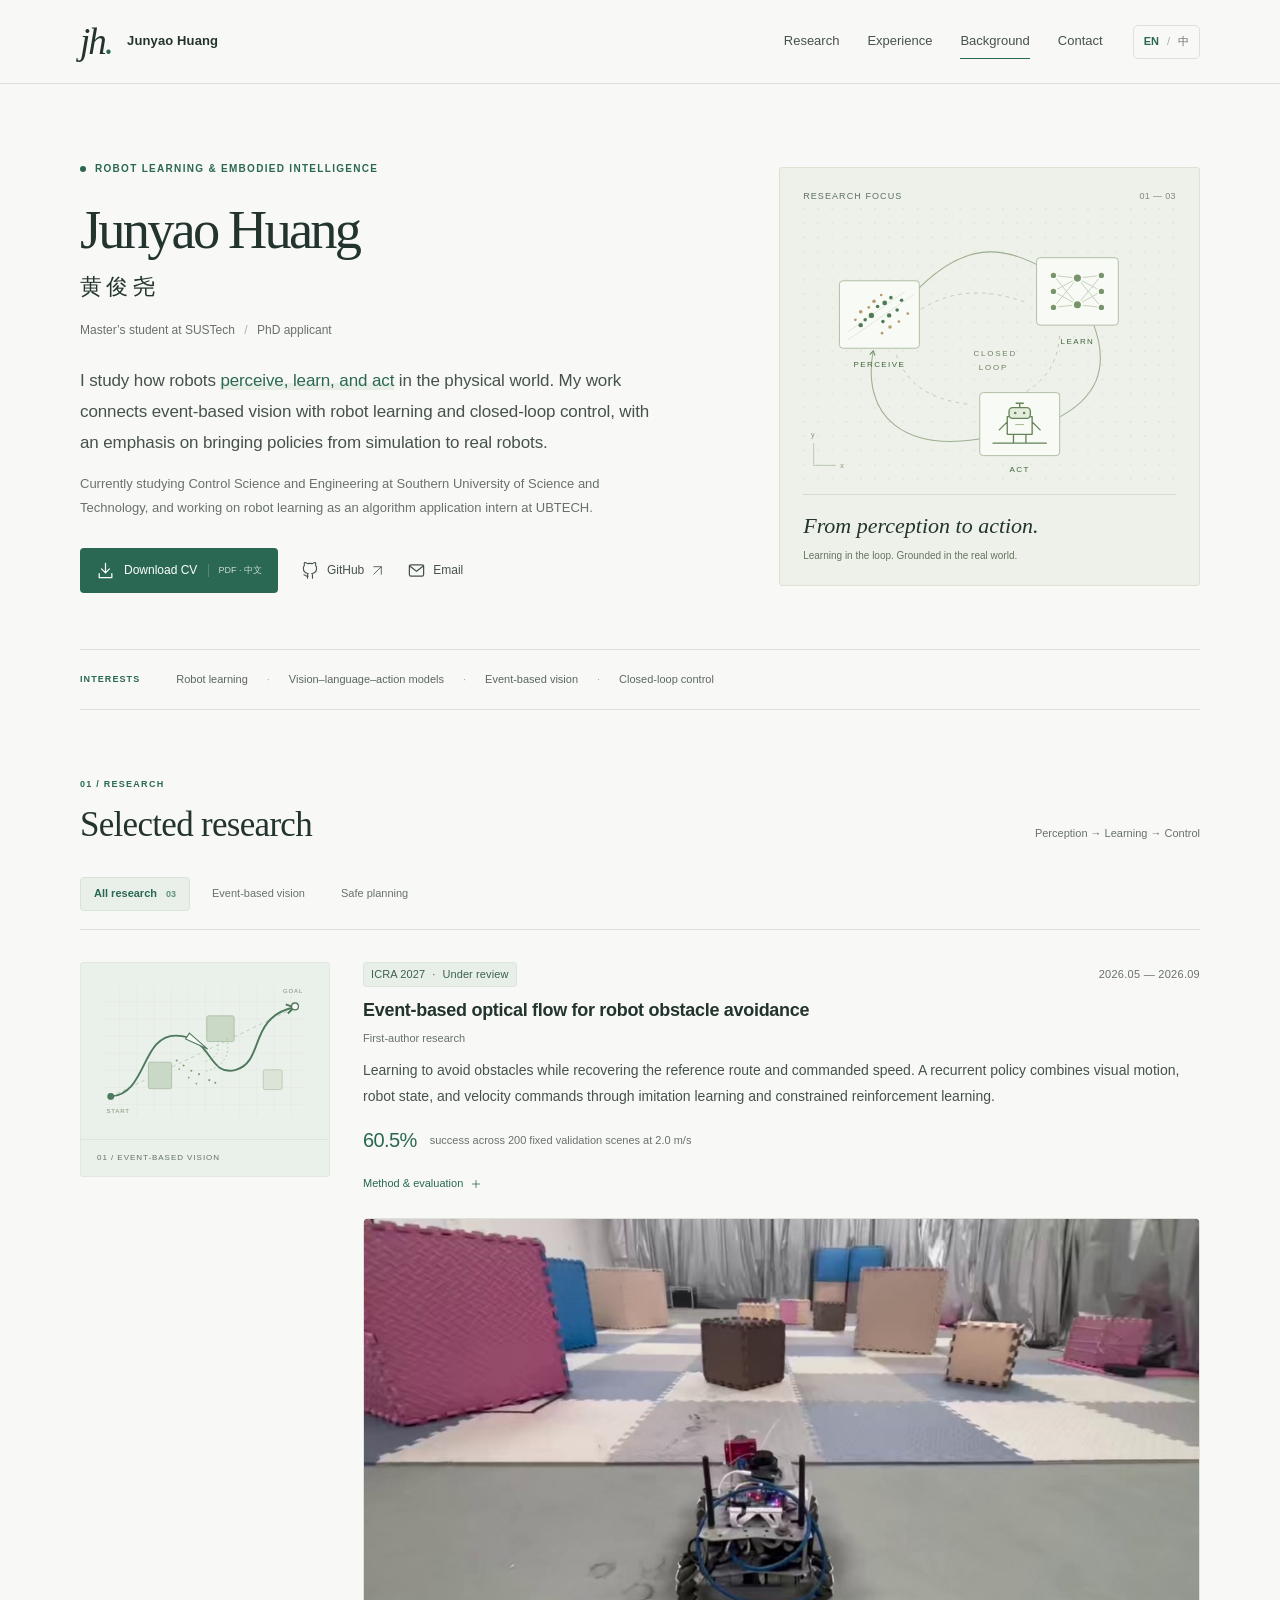
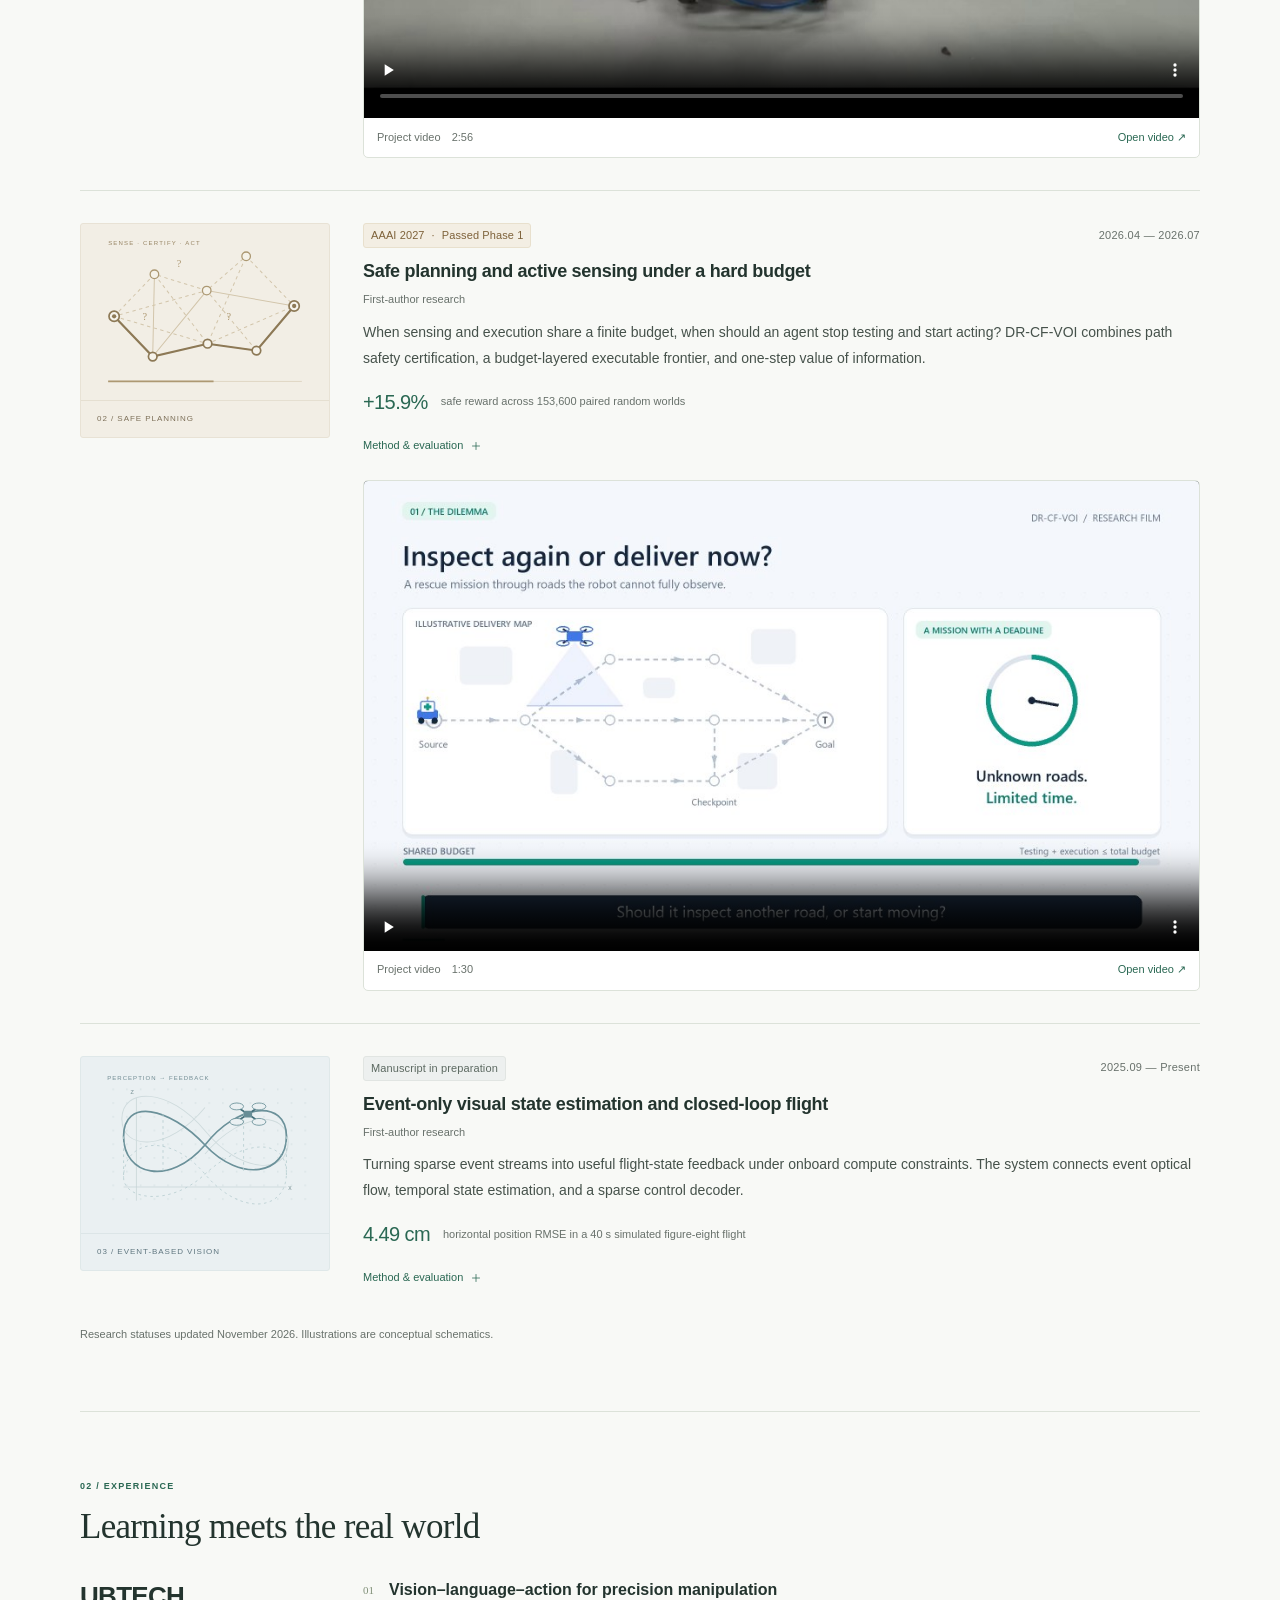
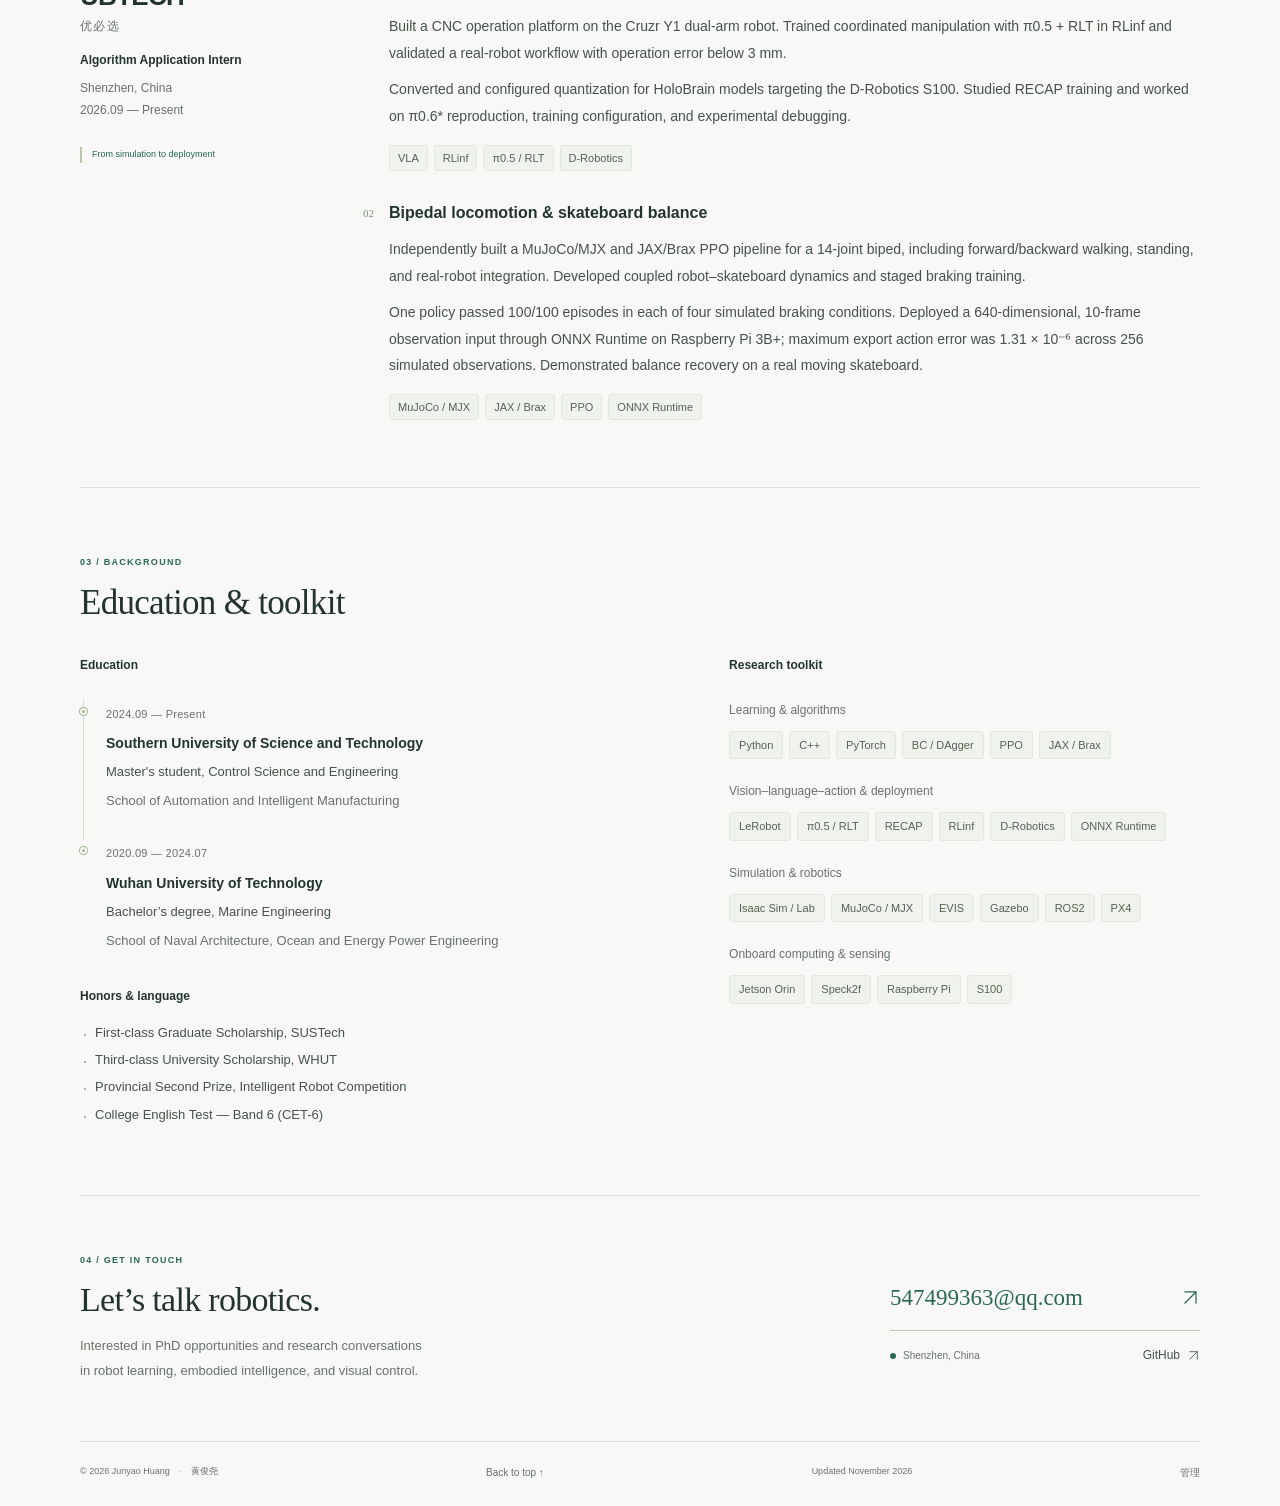
==== commit 2d4ca14a: "Embed EventFlow and Completion Frontier videos in matching projects" ====
--- a/index.html
+++ b/index.html
@@ -1,86 +1,86 @@
-<!doctype html>
-<html lang="en">
-<head>
-  <meta charset="utf-8">
-  <meta name="viewport" content="width=device-width, initial-scale=1">
-  <meta name="theme-color" content="#f8f9f6">
-  <meta name="description" content="Junyao Huang (黄俊尧), master's student at SUSTech. Research in robot learning, event-based vision, embodied intelligence, and safe planning.">
-  <meta property="og:title" content="Junyao Huang · Robot Learning & Embodied Intelligence">
-  <meta property="og:description" content="From visual perception to closed-loop robot behavior. Research, projects, and experience of Junyao Huang at SUSTech.">
-  <meta property="og:type" content="website">
-  <title>Junyao Huang | 黄俊尧</title>
-  <link rel="icon" href="assets/favicon.svg" type="image/svg+xml">
-  <link rel="stylesheet" href="styles.css?v=20261109-admin1">
-  <script src="script.js?v=20261109" defer></script>
-</head>
-<body>
-  <a class="skip-link" href="#main"><span lang="en">Skip to content</span><span lang="zh-CN">跳转到正文</span></a>
-  <svg class="icon-library" xmlns="http://www.w3.org/2000/svg" aria-hidden="true">
-    <symbol id="arrow" viewBox="0 0 24 24"><path d="M5 19 19 5M5 5h14v14"/></symbol>
-    <symbol id="mail" viewBox="0 0 24 24"><rect x="3" y="5" width="18" height="14" rx="2"/><path d="m3 6 9 7 9-7"/></symbol>
-    <symbol id="download" viewBox="0 0 24 24"><path d="M12 3v12m-5-5 5 5 5-5M4 16v5h16v-5"/></symbol>
-    <symbol id="github" viewBox="0 0 24 24"><path d="M9 19c-4 1-4-2-6-2m12 5v-4a3.5 3.5 0 0 0-1-2.7c3.3-.4 6.8-1.6 6.8-7.3a5.7 5.7 0 0 0-1.5-4 5.2 5.2 0 0 0-.2-4S17.9-.4 15 1.5a13.8 13.8 0 0 0-7 0C5.1-.4 3.9 0 3.9 0a5.2 5.2 0 0 0-.2 4 5.7 5.7 0 0 0-1.5 4c0 5.7 3.5 6.9 6.8 7.3A3.5 3.5 0 0 0 8 18v4" transform="translate(1 2) scale(.9)"/></symbol>
-    <symbol id="plus" viewBox="0 0 24 24"><path d="M5 12h14M12 5v14"/></symbol>
-  </svg>
-
-  <header class="site-header">
-    <div class="header-inner">
-      <a class="wordmark" href="#" aria-label="Junyao Huang home"><span class="monogram">jh<span>.</span></span><span class="wordmark-name">Junyao Huang</span></a>
-      <nav class="desktop-nav" aria-label="Main navigation">
-        <a href="#research"><span lang="en">Research</span><span lang="zh-CN">研究</span></a>
-        <a href="#experience"><span lang="en">Experience</span><span lang="zh-CN">经历</span></a>
-        <a href="#background"><span lang="en">Background</span><span lang="zh-CN">教育与技能</span></a>
-        <a href="#contact"><span lang="en">Contact</span><span lang="zh-CN">联系</span></a>
-      </nav>
-      <button class="language-toggle" type="button" aria-label="切换到中文"><span class="language-en">EN</span><span class="language-divider">/</span><span class="language-zh">中</span></button>
-      <button class="menu-toggle" aria-expanded="false" aria-controls="mobile-nav" aria-label="Open navigation"><span></span><span></span></button>
-    </div>
-    <nav id="mobile-nav" class="mobile-nav" aria-label="Mobile navigation" hidden>
-      <a href="#research"><span lang="en">Research</span><span lang="zh-CN">研究</span></a>
-      <a href="#experience"><span lang="en">Experience</span><span lang="zh-CN">经历</span></a>
-      <a href="#background"><span lang="en">Background</span><span lang="zh-CN">教育与技能</span></a>
-      <a href="#contact"><span lang="en">Contact</span><span lang="zh-CN">联系</span></a>
-    </nav>
-  </header>
-
-  <main id="main" class="container">
-    <section class="hero" aria-labelledby="name">
-      <div class="hero-copy">
-        <div class="eyebrow"><span class="status-dot"></span><span lang="en">Robot learning & embodied intelligence</span><span lang="zh-CN">机器人学习与具身智能</span></div>
-        <h1 id="name">Junyao Huang<span class="chinese-name">黄俊尧</span></h1>
-        <p class="role"><span lang="en">Master’s student at SUSTech <span class="separator">/</span> PhD applicant</span><span lang="zh-CN">南方科技大学 · 硕士在读 <span class="separator">/</span> 博士申请</span></p>
-        <p class="intro"><span lang="en">I study how robots <em>perceive, learn, and act</em> in the physical world. My work connects event-based vision with robot learning and closed-loop control, with an emphasis on bringing policies from simulation to real robots.</span><span lang="zh-CN">我关注机器人如何在真实世界中<em>感知、学习与行动</em>。研究结合事件视觉、机器人学习与闭环控制，致力于将仿真中的策略转化为真实机器人上可靠的行为。</span></p>
-        <p class="hero-note"><span lang="en">Currently studying Control Science and Engineering at Southern University of Science and Technology, and working on robot learning as an algorithm application intern at UBTECH.</span><span lang="zh-CN">目前就读于南方科技大学控制科学与工程专业，并在优必选担任算法应用实习生，开展机器人策略学习与部署工作。</span></p>
-        <div class="hero-links">
-          <a class="button primary" href="assets/Junyao_Huang_CV.pdf?v=2026-11-09T06%3A10%3A00.000Z" download><svg class="icon"><use href="#download"/></svg><span lang="en">Download CV</span><span lang="zh-CN">下载简历</span><span class="file-tag">PDF · 中文</span></a>
-          <a class="text-link" href="https://github.com/Mowans" target="_blank" rel="noopener noreferrer"><svg class="icon"><use href="#github"/></svg>GitHub<svg class="icon small"><use href="#arrow"/></svg></a>
-          <a class="text-link" href="mailto:547499363@qq.com"><svg class="icon"><use href="#mail"/></svg><span lang="en">Email</span><span lang="zh-CN">邮箱</span></a>
-        </div>
-      </div>
-      <figure class="hero-figure">
-        <div class="figure-kicker"><span>RESEARCH FOCUS</span><span class="figure-index">01 — 03</span></div>
-        <img src="assets/research-loop.svg" width="420" height="320" alt="Conceptual diagram linking event perception, learned policies and robot control in a closed loop.">
-        <figcaption><span class="figure-caption-title"><span lang="en">From perception to action.</span><span lang="zh-CN">从感知，到行动。</span></span><span class="figure-caption-sub"><span lang="en">Learning in the loop. Grounded in the real world.</span><span lang="zh-CN">在闭环中学习，在真实世界中验证。</span></span></figcaption>
-      </figure>
-    </section>
-
-    <div class="research-topics" aria-label="Research interests">
-      <span class="topics-label"><span lang="en">INTERESTS</span><span lang="zh-CN">研究兴趣</span></span>
-      <span><span lang="en">Robot learning</span><span lang="zh-CN">机器人学习</span></span><span class="topic-dot">·</span>
-      <span><span lang="en">Vision–language–action models</span><span lang="zh-CN">视觉—语言—动作模型</span></span><span class="topic-dot">·</span>
-      <span><span lang="en">Event-based vision</span><span lang="zh-CN">事件视觉</span></span><span class="topic-dot">·</span>
-      <span><span lang="en">Closed-loop control</span><span lang="zh-CN">闭环控制</span></span>
-    </div>
-
-    <section id="research" class="section research-section" aria-labelledby="research-heading">
-      <div class="section-heading"><div><p class="section-index">01 / <span lang="en">RESEARCH</span><span lang="zh-CN">研究</span></p><h2 id="research-heading"><span lang="en">Selected research</span><span lang="zh-CN">代表性研究</span></h2></div><span class="section-aside"><span lang="en">Perception → Learning → Control</span><span lang="zh-CN">感知 → 学习 → 控制</span></span></div>
-      <div class="research-filters" role="group" aria-label="Filter research by topic">
+<!doctype html>
+<html lang="en">
+<head>
+  <meta charset="utf-8">
+  <meta name="viewport" content="width=device-width, initial-scale=1">
+  <meta name="theme-color" content="#f8f9f6">
+  <meta name="description" content="Junyao Huang (黄俊尧), master's student at SUSTech. Research in robot learning, event-based vision, embodied intelligence, and safe planning.">
+  <meta property="og:title" content="Junyao Huang · Robot Learning & Embodied Intelligence">
+  <meta property="og:description" content="From visual perception to closed-loop robot behavior. Research, projects, and experience of Junyao Huang at SUSTech.">
+  <meta property="og:type" content="website">
+  <title>Junyao Huang | 黄俊尧</title>
+  <link rel="icon" href="assets/favicon.svg" type="image/svg+xml">
+  <link rel="stylesheet" href="styles.css?v=20261109-video1">
+  <script src="script.js?v=20261109-video1" defer></script>
+</head>
+<body>
+  <a class="skip-link" href="#main"><span lang="en">Skip to content</span><span lang="zh-CN">跳转到正文</span></a>
+  <svg class="icon-library" xmlns="http://www.w3.org/2000/svg" aria-hidden="true">
+    <symbol id="arrow" viewBox="0 0 24 24"><path d="M5 19 19 5M5 5h14v14"/></symbol>
+    <symbol id="mail" viewBox="0 0 24 24"><rect x="3" y="5" width="18" height="14" rx="2"/><path d="m3 6 9 7 9-7"/></symbol>
+    <symbol id="download" viewBox="0 0 24 24"><path d="M12 3v12m-5-5 5 5 5-5M4 16v5h16v-5"/></symbol>
+    <symbol id="github" viewBox="0 0 24 24"><path d="M9 19c-4 1-4-2-6-2m12 5v-4a3.5 3.5 0 0 0-1-2.7c3.3-.4 6.8-1.6 6.8-7.3a5.7 5.7 0 0 0-1.5-4 5.2 5.2 0 0 0-.2-4S17.9-.4 15 1.5a13.8 13.8 0 0 0-7 0C5.1-.4 3.9 0 3.9 0a5.2 5.2 0 0 0-.2 4 5.7 5.7 0 0 0-1.5 4c0 5.7 3.5 6.9 6.8 7.3A3.5 3.5 0 0 0 8 18v4" transform="translate(1 2) scale(.9)"/></symbol>
+    <symbol id="plus" viewBox="0 0 24 24"><path d="M5 12h14M12 5v14"/></symbol>
+  </svg>
+
+  <header class="site-header">
+    <div class="header-inner">
+      <a class="wordmark" href="#" aria-label="Junyao Huang home"><span class="monogram">jh<span>.</span></span><span class="wordmark-name">Junyao Huang</span></a>
+      <nav class="desktop-nav" aria-label="Main navigation">
+        <a href="#research"><span lang="en">Research</span><span lang="zh-CN">研究</span></a>
+        <a href="#experience"><span lang="en">Experience</span><span lang="zh-CN">经历</span></a>
+        <a href="#background"><span lang="en">Background</span><span lang="zh-CN">教育与技能</span></a>
+        <a href="#contact"><span lang="en">Contact</span><span lang="zh-CN">联系</span></a>
+      </nav>
+      <button class="language-toggle" type="button" aria-label="切换到中文"><span class="language-en">EN</span><span class="language-divider">/</span><span class="language-zh">中</span></button>
+      <button class="menu-toggle" aria-expanded="false" aria-controls="mobile-nav" aria-label="Open navigation"><span></span><span></span></button>
+    </div>
+    <nav id="mobile-nav" class="mobile-nav" aria-label="Mobile navigation" hidden>
+      <a href="#research"><span lang="en">Research</span><span lang="zh-CN">研究</span></a>
+      <a href="#experience"><span lang="en">Experience</span><span lang="zh-CN">经历</span></a>
+      <a href="#background"><span lang="en">Background</span><span lang="zh-CN">教育与技能</span></a>
+      <a href="#contact"><span lang="en">Contact</span><span lang="zh-CN">联系</span></a>
+    </nav>
+  </header>
+
+  <main id="main" class="container">
+    <section class="hero" aria-labelledby="name">
+      <div class="hero-copy">
+        <div class="eyebrow"><span class="status-dot"></span><span lang="en">Robot learning & embodied intelligence</span><span lang="zh-CN">机器人学习与具身智能</span></div>
+        <h1 id="name">Junyao Huang<span class="chinese-name">黄俊尧</span></h1>
+        <p class="role"><span lang="en">Master’s student at SUSTech <span class="separator">/</span> PhD applicant</span><span lang="zh-CN">南方科技大学 · 硕士在读 <span class="separator">/</span> 博士申请</span></p>
+        <p class="intro"><span lang="en">I study how robots <em>perceive, learn, and act</em> in the physical world. My work connects event-based vision with robot learning and closed-loop control, with an emphasis on bringing policies from simulation to real robots.</span><span lang="zh-CN">我关注机器人如何在真实世界中<em>感知、学习与行动</em>。研究结合事件视觉、机器人学习与闭环控制，致力于将仿真中的策略转化为真实机器人上可靠的行为。</span></p>
+        <p class="hero-note"><span lang="en">Currently studying Control Science and Engineering at Southern University of Science and Technology, and working on robot learning as an algorithm application intern at UBTECH.</span><span lang="zh-CN">目前就读于南方科技大学控制科学与工程专业，并在优必选担任算法应用实习生，开展机器人策略学习与部署工作。</span></p>
+        <div class="hero-links">
+          <a class="button primary" href="assets/Junyao_Huang_CV.pdf?v=2026-11-09T06%3A10%3A00.000Z" download><svg class="icon"><use href="#download"/></svg><span lang="en">Download CV</span><span lang="zh-CN">下载简历</span><span class="file-tag">PDF · 中文</span></a>
+          <a class="text-link" href="https://github.com/Mowans" target="_blank" rel="noopener noreferrer"><svg class="icon"><use href="#github"/></svg>GitHub<svg class="icon small"><use href="#arrow"/></svg></a>
+          <a class="text-link" href="mailto:547499363@qq.com"><svg class="icon"><use href="#mail"/></svg><span lang="en">Email</span><span lang="zh-CN">邮箱</span></a>
+        </div>
+      </div>
+      <figure class="hero-figure">
+        <div class="figure-kicker"><span>RESEARCH FOCUS</span><span class="figure-index">01 — 03</span></div>
+        <img src="assets/research-loop.svg" width="420" height="320" alt="Conceptual diagram linking event perception, learned policies and robot control in a closed loop.">
+        <figcaption><span class="figure-caption-title"><span lang="en">From perception to action.</span><span lang="zh-CN">从感知，到行动。</span></span><span class="figure-caption-sub"><span lang="en">Learning in the loop. Grounded in the real world.</span><span lang="zh-CN">在闭环中学习，在真实世界中验证。</span></span></figcaption>
+      </figure>
+    </section>
+
+    <div class="research-topics" aria-label="Research interests">
+      <span class="topics-label"><span lang="en">INTERESTS</span><span lang="zh-CN">研究兴趣</span></span>
+      <span><span lang="en">Robot learning</span><span lang="zh-CN">机器人学习</span></span><span class="topic-dot">·</span>
+      <span><span lang="en">Vision–language–action models</span><span lang="zh-CN">视觉—语言—动作模型</span></span><span class="topic-dot">·</span>
+      <span><span lang="en">Event-based vision</span><span lang="zh-CN">事件视觉</span></span><span class="topic-dot">·</span>
+      <span><span lang="en">Closed-loop control</span><span lang="zh-CN">闭环控制</span></span>
+    </div>
+
+    <section id="research" class="section research-section" aria-labelledby="research-heading">
+      <div class="section-heading"><div><p class="section-index">01 / <span lang="en">RESEARCH</span><span lang="zh-CN">研究</span></p><h2 id="research-heading"><span lang="en">Selected research</span><span lang="zh-CN">代表性研究</span></h2></div><span class="section-aside"><span lang="en">Perception → Learning → Control</span><span lang="zh-CN">感知 → 学习 → 控制</span></span></div>
+      <div class="research-filters" role="group" aria-label="Filter research by topic">
 <!-- cms:filters:start -->
 <button type="button" data-filter="all" aria-pressed="true"><span lang="en">All research</span><span lang="zh-CN">全部研究</span><span class="count">03</span></button><button type="button" data-filter="event" aria-pressed="false"><span lang="en">Event-based vision</span><span lang="zh-CN">事件视觉</span></button><button type="button" data-filter="planning" aria-pressed="false"><span lang="en">Safe planning</span><span lang="zh-CN">安全规划</span></button>
-<!-- cms:filters:end -->
-</div>
-      <p class="sr-only" id="filter-status" aria-live="polite"></p>
-      <div class="research-list">
+<!-- cms:filters:end -->
+</div>
+      <p class="sr-only" id="filter-status" aria-live="polite"></p>
+      <div class="research-list">
 <!-- cms:projects:start -->
 <article class="research-item" data-topics="event" id="project-event-navigation">
     <div class="research-visual navigation-visual"><img src="assets/navigation.svg" width="280" height="196" alt="Event-based robot navigation schematic."><span class="visual-label">01 / EVENT-BASED VISION</span></div>
@@ -89,6 +89,7 @@
       <h3><span lang="en">Event-based optical flow for robot obstacle avoidance</span><span lang="zh-CN">基于事件光流与强化学习的轮式机器人自主避障</span></h3><p class="author"><span lang="en">First-author research</span><span lang="zh-CN">第一作者研究</span></p><p><span lang="en">Learning to avoid obstacles while recovering the reference route and commanded speed. A recurrent policy combines visual motion, robot state, and velocity commands through imitation learning and constrained reinforcement learning.</span><span lang="zh-CN">让机器人在避障后及时回到参考路线并恢复指令速度。通过模仿学习与约束强化学习，训练融合视觉运动、自身状态和速度指令的循环策略。</span></p>
       <div class="result-line"><strong>60.5%</strong><span lang="en">success across 200 fixed validation scenes at 2.0 m/s</span><span lang="zh-CN">200 个固定验证场景中的通行成功率，指令速度 2.0 m/s</span></div>
       <details><summary><span lang="en">Method &amp; evaluation</span><span lang="zh-CN">方法与实验</span><svg class="icon"><use href="#plus"/></svg></summary><div class="detail-body"><div lang="en"><p>Built RandomObstacleNav in Isaac Sim / EVIS. A frozen TID front end converts events to optical flow, while a CNN + MLP + GRU policy predicts a speed-retention factor and target yaw rate. Training follows Oracle-DWA → BC → DAgger → constrained PPO, with a privileged reward/cost dual-head critic; Reference Flow is used in training and Event Flow at inference.</p><p>In the tested configurations, success was 29.5 and 52.0 percentage points above iPlanner and NavDP, respectively. Separate real-world closed-loop avoidance tests were completed in an indoor corridor and an outdoor plaza.</p></div><div lang="zh-CN"><p>在 Isaac Sim / EVIS 中构建 RandomObstacleNav；冻结的 TID 将事件转换为光流，CNN + MLP + GRU 策略输出速度保留系数与目标偏航角速度。训练采用 Oracle-DWA → BC → DAgger → 约束 PPO，配合特权奖励/成本双头 Critic，以 Reference Flow 训练、Event Flow 推理。</p><p>在所测配置下，通行成功率较 iPlanner、NavDP 分别高 29.5、52.0 个百分点。另完成室内楼道与室外广场的真机闭环避障验证。</p></div></div></details>
+      <figure class="project-video"><video controls playsinline preload="none" poster="assets/eventflow-poster.jpg" width="1280" height="766" aria-labelledby="project-event-navigation-video-caption"><source src="https://mowans.github.io/assets/EventFlow_ICRA27_Submission.mp4" type="video/mp4"><span lang="en">Your browser does not support this video. Use the link below to open it.</span><span lang="zh-CN">浏览器不支持播放此视频，请使用下方链接打开。</span></video><figcaption id="project-event-navigation-video-caption"><span><span lang="en">Project video</span><span lang="zh-CN">项目视频</span> <span class="video-duration">2:56</span></span><a href="https://mowans.github.io/assets/EventFlow_ICRA27_Submission.mp4" target="_blank" rel="noopener noreferrer"><span lang="en">Open video ↗</span><span lang="zh-CN">在新窗口播放 ↗</span></a></figcaption></figure>
 
     </div></article>
 <article class="research-item" data-topics="planning" id="project-safe-planning">
@@ -98,6 +99,7 @@
       <h3><span lang="en">Safe planning and active sensing under a hard budget</span><span lang="zh-CN">有限预算约束下的安全路径规划与主动感知</span></h3><p class="author"><span lang="en">First-author research</span><span lang="zh-CN">第一作者研究</span></p><p><span lang="en">When sensing and execution share a finite budget, when should an agent stop testing and start acting? DR-CF-VOI combines path safety certification, a budget-layered executable frontier, and one-step value of information.</span><span lang="zh-CN">当感知与执行共享有限预算，智能体何时应停止检测并开始行动？DR-CF-VOI 将路径安全认证、预算分层的可执行前沿与一步信息价值相结合。</span></p>
       <div class="result-line"><strong>+15.9%</strong><span lang="en">safe reward across 153,600 paired random worlds</span><span lang="zh-CN">安全收益提升，评估覆盖 153,600 个配对随机世界</span></div>
       <details><summary><span lang="en">Method &amp; evaluation</span><span lang="zh-CN">方法与实验</span><svg class="icon"><use href="#plus"/></svg></summary><div class="detail-body"><div lang="en"><p>Factorized likelihood-ratio confidence sequences certify path safety. Budget-layered dynamic programming builds an executable frontier without explicit path enumeration, while certification debt and one-step value of information guide testing versus execution. The unsafe-delivery risk bound assumes fixed independent binary edge states, correct likelihoods, and a predictable testing policy.</p><p>Evaluation covers 10 held-out MovingAI topologies and 30 budgets. Safe reward increased from 3.921 to 4.544; full-delivery rate increased from 33.5% to 37.7%. No hard-budget violations were observed, and DP error was zero in 48 audited units.</p></div><div lang="zh-CN"><p>以因子化似然比置信序列认证路径安全，通过预算分层动态规划构建可执行前沿，无需显式枚举路径；结合认证债务与一步信息价值选择测试或执行。风险界的理论保证依赖固定独立二元边状态、正确似然及可预测测试策略等假设。</p><p>在 10 个留出 MovingAI 拓扑、30 组预算中，安全收益由 3.921 提高至 4.544，完整交付率由 33.5% 提升至 37.7%。无硬预算违规，48 个审计单元的 DP 误差为 0。</p></div></div></details>
+      <figure class="project-video"><video controls playsinline preload="none" poster="assets/completion-frontier-poster.jpg" width="1920" height="1080" aria-labelledby="project-safe-planning-video-caption"><source src="https://mowans.github.io/assets/completion_frontier_90s_clean.mp4" type="video/mp4"><span lang="en">Your browser does not support this video. Use the link below to open it.</span><span lang="zh-CN">浏览器不支持播放此视频，请使用下方链接打开。</span></video><figcaption id="project-safe-planning-video-caption"><span><span lang="en">Project video</span><span lang="zh-CN">项目视频</span> <span class="video-duration">1:30</span></span><a href="https://mowans.github.io/assets/completion_frontier_90s_clean.mp4" target="_blank" rel="noopener noreferrer"><span lang="en">Open video ↗</span><span lang="zh-CN">在新窗口播放 ↗</span></a></figcaption></figure>
 
     </div></article>
 <article class="research-item" data-topics="event" id="project-event-flight">
@@ -108,52 +110,53 @@
       <div class="result-line"><strong>4.49 cm</strong><span lang="en">horizontal position RMSE in a 40 s simulated figure-eight flight</span><span lang="zh-CN">40 秒仿真八字飞行中的水平位置 RMSE</span></div>
       <details><summary><span lang="en">Method &amp; evaluation</span><span lang="zh-CN">方法与实验</span><svg class="icon"><use href="#plus"/></svg></summary><div class="detail-body"><div lang="en"><p>Locally brightness-normalized multipoint optical flow from a downward-facing Speck2f sensor fits a four-parameter motion model every 50 ms to recover three-axis scale velocity. A frozen integer SNN front end and a fine-tuned Jetson temporal estimator predict roll, pitch, and angular velocity. Velocity feedback feeds a sparse decoder with 11 tunable connections.</p><p>In Isaac Sim, ground-truth attitude and angular velocity stabilized the inner loop, while event vision provided translational feedback; maximum altitude error was 5.77 cm. After Jetson Orin integration, real figure-eight flight and return-to-start were demonstrated with ground-map localization feedback corrections.</p></div><div lang="zh-CN"><p>基于下视 Speck2f 的局部亮度归一化多点光流，每 50 ms 拟合四参数运动模型以恢复三轴尺度速度。冻结整数 SNN 前端，微调 Jetson 时序估计网络预测横滚、俯仰及三轴角速度，并将速度反馈接入仅有 11 个可调连接的稀疏解码器。</p><p>Isaac Sim 实验中由真值姿态和角速度稳定内环，事件视觉提供平移反馈，最大高度误差为 5.77 cm。Jetson Orin 机载集成后，在地面地图定位反馈修正下完成实机八字飞行并返回起点。</p></div></div></details>
 
+
     </div></article>
-<!-- cms:projects:end -->
-</div>
-      <p class="research-footnote">
+<!-- cms:projects:end -->
+</div>
+      <p class="research-footnote">
 <!-- cms:research-date:start -->
 <span lang="en">Research statuses updated November 2026. Illustrations are conceptual schematics.</span><span lang="zh-CN">研究状态更新于 2026年11月。配图为方法示意图。</span>
-<!-- cms:research-date:end -->
-</p>
-    </section>
-
-    <section id="experience" class="section" aria-labelledby="experience-heading">
-      <div class="section-heading"><div><p class="section-index">02 / <span lang="en">EXPERIENCE</span><span lang="zh-CN">实践</span></p><h2 id="experience-heading"><span lang="en">Learning meets the real world</span><span lang="zh-CN">让学习走向真实世界</span></h2></div></div>
-      <div class="experience-layout">
-        <div class="company-info"><div class="company-mark">UBTECH<span>优必选</span></div><h3><span lang="en">Algorithm Application Intern</span><span lang="zh-CN">算法应用实习生</span></h3><p><span lang="en">Shenzhen, China</span><span lang="zh-CN">中国 · 深圳</span><br>2026.09 — <span lang="en">Present</span><span lang="zh-CN">至今</span></p><div class="small-label"><span lang="en">From simulation to deployment</span><span lang="zh-CN">从仿真训练到实机部署</span></div></div>
-        <div class="experience-projects">
-          <article class="experience-project"><span class="project-number">01</span><div><h3><span lang="en">Vision–language–action for precision manipulation</span><span lang="zh-CN">VLA + RL 精密操作与端侧部署</span></h3><p><span lang="en">Built a CNC operation platform on the Cruzr Y1 dual-arm robot. Trained coordinated manipulation with π0.5 + RLT in RLinf and validated a real-robot workflow with operation error below 3 mm.</span><span lang="zh-CN">在 Cruzr Y1 双臂机器人上搭建 CNC 机床操作平台，基于 RLinf 的 π0.5 + RLT 训练双臂协同策略，完成操作误差小于 3 mm 的流程设计、调试与真机验证。</span></p><p><span lang="en">Converted and configured quantization for HoloBrain models targeting the D-Robotics S100. Studied RECAP training and worked on π0.6* reproduction, training configuration, and experimental debugging.</span><span lang="zh-CN">使用 D-Robotics 工具链进行 HoloBrain 模型转换与量化配置，生成 S100 端侧部署模型；研究 RECAP 训练机制，开展 π0.6* 框架复现、配置适配与实验调试。</span></p><div class="tags"><span>VLA</span><span>RLinf</span><span>π0.5 / RLT</span><span>D-Robotics</span></div></div></article>
-          <article class="experience-project"><span class="project-number">02</span><div><h3><span lang="en">Bipedal locomotion & skateboard balance</span><span lang="zh-CN">Duck 仿生双足运动控制与滑板平衡</span></h3><p><span lang="en">Independently built a MuJoCo/MJX and JAX/Brax PPO pipeline for a 14-joint biped, including forward/backward walking, standing, and real-robot integration. Developed coupled robot–skateboard dynamics and staged braking training.</span><span lang="zh-CN">面向 14 关节双足机器人，独立搭建 MuJoCo/MJX 与 JAX/Brax PPO 训练流程，完成前进、后退、站立策略及实机联调，并建立机器人—滑板耦合动力学模型与分阶段制动训练。</span></p><p><span lang="en">One policy passed 100/100 episodes in each of four simulated braking conditions. Deployed a 640-dimensional, 10-frame observation input through ONNX Runtime on Raspberry Pi 3B+; maximum export action error was 1.31 × 10⁻⁶ across 256 simulated observations. Demonstrated balance recovery on a real moving skateboard.</span><span lang="zh-CN">同一策略在 4 组仿真制动工况中，每组通过 100/100 回合。将 10 帧堆叠的 640 维观测经 ONNX Runtime 部署至树莓派 3B+；在 256 组仿真观测上，导出前后最大动作误差为 1.31 × 10⁻⁶。完成真实移动滑板上的姿态调整与小步恢复验证。</span></p><div class="tags"><span>MuJoCo / MJX</span><span>JAX / Brax</span><span>PPO</span><span>ONNX Runtime</span></div></div></article>
-        </div>
-      </div>
-    </section>
-
-    <section id="background" class="section" aria-labelledby="background-heading">
-      <div class="section-heading"><div><p class="section-index">03 / <span lang="en">BACKGROUND</span><span lang="zh-CN">背景</span></p><h2 id="background-heading"><span lang="en">Education & toolkit</span><span lang="zh-CN">教育背景与研究技能</span></h2></div></div>
-      <div class="background-grid">
-        <div class="education">
-          <h3 class="subheading"><span lang="en">Education</span><span lang="zh-CN">教育经历</span></h3>
-          <article class="education-item"><span class="timeline-dot"></span><span class="date">2024.09 — <span lang="en">Present</span><span lang="zh-CN">至今</span></span><h4><span lang="en">Southern University of Science and Technology</span><span lang="zh-CN">南方科技大学</span></h4><p><span lang="en">Master's student, Control Science and Engineering</span><span lang="zh-CN">控制科学与工程 · 硕士在读</span></p><p class="muted"><span lang="en">School of Automation and Intelligent Manufacturing</span><span lang="zh-CN">自动化与智能制造学院</span></p></article>
-          <article class="education-item"><span class="timeline-dot"></span><span class="date">2020.09 — 2024.07</span><h4><span lang="en">Wuhan University of Technology</span><span lang="zh-CN">武汉理工大学</span></h4><p><span lang="en">Bachelor’s degree, Marine Engineering</span><span lang="zh-CN">轮机工程 · 本科</span></p><p class="muted"><span lang="en">School of Naval Architecture, Ocean and Energy Power Engineering</span><span lang="zh-CN">船海与能源动力工程学院</span></p></article>
-          <div class="honors"><h3 class="subheading"><span lang="en">Honors & language</span><span lang="zh-CN">荣誉与语言</span></h3><ul><li><span lang="en">First-class Graduate Scholarship, SUSTech</span><span lang="zh-CN">南方科技大学研究生一等奖学金</span></li><li><span lang="en">Third-class University Scholarship, WHUT</span><span lang="zh-CN">武汉理工大学校三等奖学金</span></li><li><span lang="en">Provincial Second Prize, Intelligent Robot Competition</span><span lang="zh-CN">智能机器人竞赛省二等奖</span></li><li><span lang="en">College English Test — Band 6 (CET-6)</span><span lang="zh-CN">大学英语六级（CET-6）</span></li></ul></div>
-        </div>
-        <div class="toolkit"><h3 class="subheading"><span lang="en">Research toolkit</span><span lang="zh-CN">研究工具与方法</span></h3>
-          <div class="tool-group"><h4><span lang="en">Learning & algorithms</span><span lang="zh-CN">算法与学习</span></h4><div class="tags"><span>Python</span><span>C++</span><span>PyTorch</span><span>BC / DAgger</span><span>PPO</span><span>JAX / Brax</span></div></div>
-          <div class="tool-group"><h4><span lang="en">Vision–language–action & deployment</span><span lang="zh-CN">VLA 与部署</span></h4><div class="tags"><span>LeRobot</span><span>π0.5 / RLT</span><span>RECAP</span><span>RLinf</span><span>D-Robotics</span><span>ONNX Runtime</span></div></div>
-          <div class="tool-group"><h4><span lang="en">Simulation & robotics</span><span lang="zh-CN">仿真与机器人系统</span></h4><div class="tags"><span>Isaac Sim / Lab</span><span>MuJoCo / MJX</span><span>EVIS</span><span>Gazebo</span><span>ROS2</span><span>PX4</span></div></div>
-          <div class="tool-group"><h4><span lang="en">Onboard computing & sensing</span><span lang="zh-CN">机载计算与传感</span></h4><div class="tags"><span>Jetson Orin</span><span>Speck2f</span><span>Raspberry Pi</span><span>S100</span></div></div>
-        </div>
-      </div>
-    </section>
-
-    <section id="contact" class="contact-section" aria-labelledby="contact-heading">
-      <div><p class="section-index">04 / <span lang="en">GET IN TOUCH</span><span lang="zh-CN">联系</span></p><h2 id="contact-heading"><span lang="en">Let’s talk robotics.</span><span lang="zh-CN">期待交流，共同探索。</span></h2><p><span lang="en">Interested in PhD opportunities and research conversations<br class="desktop-break"> in robot learning, embodied intelligence, and visual control.</span><span lang="zh-CN">希望探索机器人学习、具身智能与视觉控制方向的博士机会，<br class="desktop-break">也欢迎相关研究交流。</span></p></div>
-      <div class="contact-links"><a class="contact-email" href="mailto:547499363@qq.com">547499363@qq.com<svg class="icon"><use href="#arrow"/></svg></a><div><span class="location"><span class="status-dot"></span><span lang="en">Shenzhen, China</span><span lang="zh-CN">中国 · 深圳</span></span><a class="text-link" href="https://github.com/Mowans" target="_blank" rel="noopener noreferrer">GitHub<svg class="icon small"><use href="#arrow"/></svg></a></div></div>
-    </section>
-  </main>
+<!-- cms:research-date:end -->
+</p>
+    </section>
+
+    <section id="experience" class="section" aria-labelledby="experience-heading">
+      <div class="section-heading"><div><p class="section-index">02 / <span lang="en">EXPERIENCE</span><span lang="zh-CN">实践</span></p><h2 id="experience-heading"><span lang="en">Learning meets the real world</span><span lang="zh-CN">让学习走向真实世界</span></h2></div></div>
+      <div class="experience-layout">
+        <div class="company-info"><div class="company-mark">UBTECH<span>优必选</span></div><h3><span lang="en">Algorithm Application Intern</span><span lang="zh-CN">算法应用实习生</span></h3><p><span lang="en">Shenzhen, China</span><span lang="zh-CN">中国 · 深圳</span><br>2026.09 — <span lang="en">Present</span><span lang="zh-CN">至今</span></p><div class="small-label"><span lang="en">From simulation to deployment</span><span lang="zh-CN">从仿真训练到实机部署</span></div></div>
+        <div class="experience-projects">
+          <article class="experience-project"><span class="project-number">01</span><div><h3><span lang="en">Vision–language–action for precision manipulation</span><span lang="zh-CN">VLA + RL 精密操作与端侧部署</span></h3><p><span lang="en">Built a CNC operation platform on the Cruzr Y1 dual-arm robot. Trained coordinated manipulation with π0.5 + RLT in RLinf and validated a real-robot workflow with operation error below 3 mm.</span><span lang="zh-CN">在 Cruzr Y1 双臂机器人上搭建 CNC 机床操作平台，基于 RLinf 的 π0.5 + RLT 训练双臂协同策略，完成操作误差小于 3 mm 的流程设计、调试与真机验证。</span></p><p><span lang="en">Converted and configured quantization for HoloBrain models targeting the D-Robotics S100. Studied RECAP training and worked on π0.6* reproduction, training configuration, and experimental debugging.</span><span lang="zh-CN">使用 D-Robotics 工具链进行 HoloBrain 模型转换与量化配置，生成 S100 端侧部署模型；研究 RECAP 训练机制，开展 π0.6* 框架复现、配置适配与实验调试。</span></p><div class="tags"><span>VLA</span><span>RLinf</span><span>π0.5 / RLT</span><span>D-Robotics</span></div></div></article>
+          <article class="experience-project"><span class="project-number">02</span><div><h3><span lang="en">Bipedal locomotion & skateboard balance</span><span lang="zh-CN">Duck 仿生双足运动控制与滑板平衡</span></h3><p><span lang="en">Independently built a MuJoCo/MJX and JAX/Brax PPO pipeline for a 14-joint biped, including forward/backward walking, standing, and real-robot integration. Developed coupled robot–skateboard dynamics and staged braking training.</span><span lang="zh-CN">面向 14 关节双足机器人，独立搭建 MuJoCo/MJX 与 JAX/Brax PPO 训练流程，完成前进、后退、站立策略及实机联调，并建立机器人—滑板耦合动力学模型与分阶段制动训练。</span></p><p><span lang="en">One policy passed 100/100 episodes in each of four simulated braking conditions. Deployed a 640-dimensional, 10-frame observation input through ONNX Runtime on Raspberry Pi 3B+; maximum export action error was 1.31 × 10⁻⁶ across 256 simulated observations. Demonstrated balance recovery on a real moving skateboard.</span><span lang="zh-CN">同一策略在 4 组仿真制动工况中，每组通过 100/100 回合。将 10 帧堆叠的 640 维观测经 ONNX Runtime 部署至树莓派 3B+；在 256 组仿真观测上，导出前后最大动作误差为 1.31 × 10⁻⁶。完成真实移动滑板上的姿态调整与小步恢复验证。</span></p><div class="tags"><span>MuJoCo / MJX</span><span>JAX / Brax</span><span>PPO</span><span>ONNX Runtime</span></div></div></article>
+        </div>
+      </div>
+    </section>
+
+    <section id="background" class="section" aria-labelledby="background-heading">
+      <div class="section-heading"><div><p class="section-index">03 / <span lang="en">BACKGROUND</span><span lang="zh-CN">背景</span></p><h2 id="background-heading"><span lang="en">Education & toolkit</span><span lang="zh-CN">教育背景与研究技能</span></h2></div></div>
+      <div class="background-grid">
+        <div class="education">
+          <h3 class="subheading"><span lang="en">Education</span><span lang="zh-CN">教育经历</span></h3>
+          <article class="education-item"><span class="timeline-dot"></span><span class="date">2024.09 — <span lang="en">Present</span><span lang="zh-CN">至今</span></span><h4><span lang="en">Southern University of Science and Technology</span><span lang="zh-CN">南方科技大学</span></h4><p><span lang="en">Master's student, Control Science and Engineering</span><span lang="zh-CN">控制科学与工程 · 硕士在读</span></p><p class="muted"><span lang="en">School of Automation and Intelligent Manufacturing</span><span lang="zh-CN">自动化与智能制造学院</span></p></article>
+          <article class="education-item"><span class="timeline-dot"></span><span class="date">2020.09 — 2024.07</span><h4><span lang="en">Wuhan University of Technology</span><span lang="zh-CN">武汉理工大学</span></h4><p><span lang="en">Bachelor’s degree, Marine Engineering</span><span lang="zh-CN">轮机工程 · 本科</span></p><p class="muted"><span lang="en">School of Naval Architecture, Ocean and Energy Power Engineering</span><span lang="zh-CN">船海与能源动力工程学院</span></p></article>
+          <div class="honors"><h3 class="subheading"><span lang="en">Honors & language</span><span lang="zh-CN">荣誉与语言</span></h3><ul><li><span lang="en">First-class Graduate Scholarship, SUSTech</span><span lang="zh-CN">南方科技大学研究生一等奖学金</span></li><li><span lang="en">Third-class University Scholarship, WHUT</span><span lang="zh-CN">武汉理工大学校三等奖学金</span></li><li><span lang="en">Provincial Second Prize, Intelligent Robot Competition</span><span lang="zh-CN">智能机器人竞赛省二等奖</span></li><li><span lang="en">College English Test — Band 6 (CET-6)</span><span lang="zh-CN">大学英语六级（CET-6）</span></li></ul></div>
+        </div>
+        <div class="toolkit"><h3 class="subheading"><span lang="en">Research toolkit</span><span lang="zh-CN">研究工具与方法</span></h3>
+          <div class="tool-group"><h4><span lang="en">Learning & algorithms</span><span lang="zh-CN">算法与学习</span></h4><div class="tags"><span>Python</span><span>C++</span><span>PyTorch</span><span>BC / DAgger</span><span>PPO</span><span>JAX / Brax</span></div></div>
+          <div class="tool-group"><h4><span lang="en">Vision–language–action & deployment</span><span lang="zh-CN">VLA 与部署</span></h4><div class="tags"><span>LeRobot</span><span>π0.5 / RLT</span><span>RECAP</span><span>RLinf</span><span>D-Robotics</span><span>ONNX Runtime</span></div></div>
+          <div class="tool-group"><h4><span lang="en">Simulation & robotics</span><span lang="zh-CN">仿真与机器人系统</span></h4><div class="tags"><span>Isaac Sim / Lab</span><span>MuJoCo / MJX</span><span>EVIS</span><span>Gazebo</span><span>ROS2</span><span>PX4</span></div></div>
+          <div class="tool-group"><h4><span lang="en">Onboard computing & sensing</span><span lang="zh-CN">机载计算与传感</span></h4><div class="tags"><span>Jetson Orin</span><span>Speck2f</span><span>Raspberry Pi</span><span>S100</span></div></div>
+        </div>
+      </div>
+    </section>
+
+    <section id="contact" class="contact-section" aria-labelledby="contact-heading">
+      <div><p class="section-index">04 / <span lang="en">GET IN TOUCH</span><span lang="zh-CN">联系</span></p><h2 id="contact-heading"><span lang="en">Let’s talk robotics.</span><span lang="zh-CN">期待交流，共同探索。</span></h2><p><span lang="en">Interested in PhD opportunities and research conversations<br class="desktop-break"> in robot learning, embodied intelligence, and visual control.</span><span lang="zh-CN">希望探索机器人学习、具身智能与视觉控制方向的博士机会，<br class="desktop-break">也欢迎相关研究交流。</span></p></div>
+      <div class="contact-links"><a class="contact-email" href="mailto:547499363@qq.com">547499363@qq.com<svg class="icon"><use href="#arrow"/></svg></a><div><span class="location"><span class="status-dot"></span><span lang="en">Shenzhen, China</span><span lang="zh-CN">中国 · 深圳</span></span><a class="text-link" href="https://github.com/Mowans" target="_blank" rel="noopener noreferrer">GitHub<svg class="icon small"><use href="#arrow"/></svg></a></div></div>
+    </section>
+  </main>
   <footer class="site-footer container"><p>© <span id="year">2026</span> Junyao Huang <span class="footer-dot">·</span> 黄俊尧</p><a href="#"><span lang="en">Back to top</span><span lang="zh-CN">返回顶部</span><span aria-hidden="true"> ↑</span></a><p><!-- cms:footer-date:start -->
 <span lang="en">Updated November 2026</span><span lang="zh-CN">更新于 2026年11月</span>
-<!-- cms:footer-date:end --></p><a href="admin/" aria-label="管理主页">管理</a></footer>
-</body>
-</html>
+<!-- cms:footer-date:end --></p><a href="admin/" aria-label="管理主页">管理</a></footer>
+</body>
+</html>
--- a/styles.css
+++ b/styles.css
@@ -1,170 +1,177 @@
-/* A quiet research notebook: warm paper, forest ink, precise diagrams. */
-:root{--paper:#f8f9f6;--surface:#fff;--ink:#23342e;--text:#46524b;--muted:#68716b;--green:#2a6853;--soft-green:#e9f0e9;--line:#dce2d9;--warm:#8a6543;--serif:Georgia,'Times New Roman','Noto Serif SC','SimSun',serif;--sans:Inter,'Segoe UI','PingFang SC','Microsoft YaHei',sans-serif}
-*{box-sizing:border-box}
-html{scroll-behavior:smooth;scroll-padding-top:104px}
-body{margin:0;background:var(--paper);font-family:var(--sans);color:var(--text);font-size:15px;line-height:1.75;-webkit-font-smoothing:antialiased}
-html[lang="en"] [lang="zh-CN"],html[lang="zh-CN"] [lang="en"]{display:none!important}
-button,a{-webkit-tap-highlight-color:transparent}
-a{color:inherit;text-decoration:none}
-button{font:inherit;cursor:pointer}
-button:disabled{cursor:default}
-a,button,summary{touch-action:manipulation}
-a:focus-visible,button:focus-visible,summary:focus-visible{outline:2px solid var(--green);outline-offset:5px}
-a:hover{color:var(--green)}
-button{color:inherit}
-img{display:block;max-width:100%;height:auto}
-svg{flex-shrink:0}
-h1,h2,h3,h4,p,figure{margin:0}
-h1,h2,h3,h4{color:var(--ink)}
-.container,.header-inner{width:min(1120px,calc(100% - 96px));margin-inline:auto}
-.icon-library{position:absolute;width:0;height:0;overflow:hidden}
-.icon{width:19px;height:19px;fill:none;stroke:currentColor;stroke-width:1.55;stroke-linecap:round;stroke-linejoin:round}
-.icon.small{width:13px;height:13px}
-.sr-only{position:absolute;width:1px;height:1px;padding:0;margin:-1px;overflow:hidden;clip:rect(0,0,0,0);white-space:nowrap;border:0}
-.skip-link{position:fixed;left:16px;top:-70px;z-index:50;background:var(--ink);color:white;padding:10px 20px}
-.skip-link:focus{top:12px;color:white}
-.site-header{position:sticky;top:0;z-index:20;border-bottom:1px solid var(--line);background:rgba(248,249,246,.96);backdrop-filter:blur(12px)}
-.header-inner{display:flex;align-items:center;height:83px;gap:30px}
-.wordmark{display:flex;align-items:center;gap:15px;margin-right:auto;color:var(--ink)}
-.monogram{font:italic 37px/1 var(--serif);letter-spacing:-2px}
-.monogram>span{color:var(--green)}
-.wordmark-name{font-size:13px;font-weight:600;letter-spacing:.01em}
-.desktop-nav{display:flex;gap:28px;align-items:center;font-size:13px}
-.desktop-nav a{position:relative;padding:7px 0}
-.desktop-nav a:after{position:absolute;content:'';bottom:1px;height:1px;background:var(--green);left:0;right:100%;transition:right .2s}
-.desktop-nav a:hover:after,.desktop-nav a[aria-current="location"]:after{right:0}
-.language-toggle{border:1px solid var(--line);border-radius:5px;background:transparent;padding:5px 10px;display:flex;align-items:center;gap:8px;font-size:11px;min-height:34px}
-.language-divider{color:#a8b1a8}
-.language-en{color:var(--green);font-weight:700}
-.language-zh{color:var(--muted)}
-html[lang="zh-CN"] .language-en{color:var(--muted);font-weight:400}
-html[lang="zh-CN"] .language-zh{color:var(--green);font-weight:700}
-.menu-toggle{display:none;background:none;border:0;width:36px;height:36px;position:relative}
-.menu-toggle span{position:absolute;width:20px;height:1px;background:var(--ink);left:8px;top:14px;transition:transform .2s}
-.menu-toggle span+span{top:21px}
-.menu-toggle[aria-expanded="true"] span{top:18px;transform:rotate(45deg)}
-.menu-toggle[aria-expanded="true"] span+span{transform:rotate(-45deg)}
-.mobile-nav{border-top:1px solid var(--line);padding:12px 24px 20px;background:var(--paper)}
-.mobile-nav a{display:block;padding:10px}
-.hero{display:grid;grid-template-columns:minmax(0,1.5fr) minmax(0,1fr);gap:68px;align-items:center;padding:76px 0 56px}
-.eyebrow{display:flex;align-items:center;gap:9px;font-size:10px;font-weight:650;letter-spacing:.13em;text-transform:uppercase;color:var(--green);margin-bottom:22px}
-.status-dot{display:inline-block;width:6px;height:6px;border-radius:50%;background:var(--green);flex-shrink:0}
-h1{font:400 clamp(42px,4.25vw,59px)/1.12 var(--serif);letter-spacing:-2.8px}
-.chinese-name{display:block;font:400 22px/1.6 var(--sans);letter-spacing:.2em;margin-top:9px}
-.role{font-size:12px;margin-top:15px;color:var(--muted)}
-.separator{padding:0 6px;color:#aab3ab}
-.intro{font-size:17px;line-height:1.85;margin-top:24px;max-width:590px;letter-spacing:-.12px}
-.intro em{font-style:normal;color:var(--green);box-shadow:inset 0 -7px 0 #e8eee5}
-.hero-note{color:var(--muted);font-size:13px;line-height:1.85;margin-top:13px;max-width:570px}
-.hero-links{display:flex;flex-wrap:wrap;align-items:center;gap:23px;margin-top:28px}
-.button{display:inline-flex;align-items:center;justify-content:center;gap:9px;font-size:12px;line-height:1.4;padding:13px 16px;border-radius:4px;transition:background .2s,transform .2s}
-.button.primary{background:var(--green);color:white}
-.button.primary:hover{background:#20523f;transform:translateY(-1px)}
-.file-tag{font-size:9px;opacity:.75;border-left:1px solid #ffffff42;padding-left:9px;margin-left:2px}
-.text-link{display:inline-flex;align-items:center;gap:7px;font-size:12px;font-weight:500}
-.hero-figure{background:#edf1e9;border:1px solid #dce3d5;border-radius:3px;align-self:center;padding:22px 23px 20px;position:relative}
-.figure-kicker{display:flex;justify-content:space-between;font:9px/1.5 var(--sans);letter-spacing:.12em;color:#5e725f}
-.figure-index{color:#7e8a77;letter-spacing:.04em}
-.hero-figure img{margin:4px 0 2px;width:100%}
-.hero-figure figcaption{border-top:1px solid #d5dece;padding-top:16px}
-.figure-caption-title{display:block;font:italic 22px/1.4 var(--serif);color:var(--ink)}
-.figure-caption-sub{display:block;font-size:10px;color:#67745f;margin-top:6px}
-.research-topics{display:flex;flex-wrap:wrap;align-items:center;gap:19px;border-block:1px solid var(--line);padding:20px 0;font-size:11px;color:#5c665e}
-.topics-label{font-size:9px;letter-spacing:.12em;color:var(--green);font-weight:650;margin-right:17px}
-.topic-dot{color:#a8b19e}
-.section{padding:67px 0;border-bottom:1px solid var(--line)}
-.section-heading{display:flex;align-items:flex-end;justify-content:space-between;gap:20px;margin-bottom:30px}
-.section-index{font-size:9px;letter-spacing:.14em;color:var(--green);font-weight:600;margin-bottom:10px}
-h2{font:400 35px/1.25 var(--serif);letter-spacing:-.7px}
-html[lang="zh-CN"] h2{font-family:var(--sans);font-size:29px;letter-spacing:.02em;font-weight:500}
-.section-aside{font-size:11px;color:var(--muted);padding-bottom:4px}
-.research-filters{display:flex;gap:8px;border-bottom:1px solid var(--line);padding-bottom:18px}
-.research-filters button{border:1px solid transparent;border-radius:4px;background:transparent;padding:6px 13px;min-height:34px;font-size:11px;color:var(--muted);transition:background .15s}
-.research-filters button[aria-pressed="true"]{color:var(--green);background:var(--soft-green);border-color:#d9e4d8;font-weight:600}
-.research-filters button:hover{background:var(--soft-green)}
-.count{font-size:9px;opacity:.7;margin-left:9px}
-.research-item{display:grid;grid-template-columns:250px minmax(0,1fr);gap:33px;padding:32px 0;border-bottom:1px solid var(--line)}
-.research-item[hidden]{display:none}
-.research-item:last-child{border-bottom:0;padding-bottom:10px}
-.research-visual{align-self:start;border-radius:3px;background:#eaf0ea;overflow:hidden;border:1px solid #e2e8df}
-.research-visual img{width:100%;height:auto;padding:4px}
-.visual-label{display:block;font-size:8px;letter-spacing:.12em;color:#627466;padding:11px 16px;border-top:1px solid #dce5d9}
-.planning-visual{background:#f2eee5;border-color:#e8e2d5}
-.planning-visual .visual-label{color:#7d7059;border-color:#e5dfd1}
-.flight-visual{background:#eaf0f2;border-color:#dfe8e9}
-.flight-visual .visual-label{color:#607780;border-color:#dce5e7}
-.research-meta{display:flex;flex-wrap:wrap;align-items:center;justify-content:space-between;gap:8px;margin-bottom:10px}
-.status-pill{display:inline-flex;align-items:center;gap:7px;font-size:9px;letter-spacing:.01em;padding:3px 7px;line-height:1.55;background:#e8efe8;border:1px solid #dce6da;color:#3c634c;border-radius:3px}
-.status-pill.warm{background:#f3eee3;border-color:#e8e0cd;color:#7e623a}
-.status-pill.neutral{background:#edf0ef;border-color:#e1e5e2;color:#5c6961}
-.date{font-size:10px;letter-spacing:.025em;color:var(--muted)}
-.research-content h3{font:600 18px/1.5 var(--sans);letter-spacing:-.3px;margin-bottom:4px}
-.research-content .author{font-size:10px;color:var(--muted);margin-bottom:10px}
-.research-content>p{font-size:12px;line-height:1.85}
-.result-line{display:flex;align-items:center;gap:13px;font-size:10px;color:var(--muted);margin-top:13px}
-.result-line strong{font-size:20px;font-weight:500;color:var(--green);letter-spacing:-.6px;white-space:nowrap}
-.result-line strong span{font-size:13px}
-details{margin-top:12px}
-summary{font-size:11px;display:flex;align-items:center;width:fit-content;gap:7px;color:var(--green);cursor:pointer;list-style:none;min-height:28px;font-weight:500}
-summary::-webkit-details-marker{display:none}
-summary .icon{width:12px;height:12px;transition:transform .2s}
-details[open] summary .icon{transform:rotate(45deg)}
-.detail-body{margin-top:10px;padding:13px 16px;border-left:2px solid #bdcdb9;background:#eef2eb;font-size:12px;line-height:1.9}
-.detail-body p+p{margin-top:10px}
-.research-footnote{font-size:10px;margin-top:23px;color:var(--muted)}
-.experience-layout{display:grid;grid-template-columns:250px minmax(0,1fr);gap:33px}
-.company-mark{font-size:26px;font-weight:750;letter-spacing:-.7px;color:var(--ink);line-height:1.4;margin-bottom:15px}
-.company-mark span{font-size:12px;letter-spacing:.12em;font-weight:500;display:block;color:var(--muted);margin-top:3px}
-.company-info h3{font-size:12px;font-weight:600}
-.company-info>p{font-size:11px;color:var(--muted);margin-top:6px;line-height:1.9}
-.small-label{font-size:9px;color:var(--green);border-left:2px solid #b7c7ad;padding-left:10px;margin-top:25px}
-.experience-project{display:flex;gap:15px;margin-bottom:30px}
-.experience-project:last-child{margin-bottom:0}
-.project-number{font:11px/2.3 var(--serif);color:#809078}
-.experience-project h3{font-size:16px;line-height:1.55;font-weight:600;margin-bottom:10px}
-.experience-project p{font-size:12px;line-height:1.9;margin-bottom:10px}
-.tags{display:flex;flex-wrap:wrap;gap:6px}
-.tags>span{font-size:10px;line-height:1.5;padding:4px 8px;background:#f0f3ed;border:1px solid #e2e7dd;border-radius:3px;color:#52634f}
-.experience-project .tags{margin-top:15px}
-.background-grid{display:grid;grid-template-columns:minmax(0,1fr) minmax(0,.85fr);gap:95px}
-.subheading{font-size:12px;font-weight:600;margin-bottom:24px}
-.education-item{position:relative;border-left:1px solid #d4dfcd;margin-left:3px;padding:0 0 26px 22px}
-.timeline-dot{position:absolute;left:-4px;top:8px;width:7px;height:7px;background:#a3b698;border:2px solid var(--paper);border-radius:50%;box-shadow:0 0 0 1px #a3b698}
-.education-item:nth-child(3){padding-bottom:0;border-left-color:transparent}
-.education-item h4{font-size:13px;font-weight:600;line-height:1.65;margin-top:6px}
-.education-item p{font-size:11px;line-height:1.85;margin-top:5px}
-.muted{color:var(--muted)}
-.honors{margin-top:33px}
-.honors .subheading{margin-bottom:12px}
-.honors ul{padding-left:15px;margin:0;font-size:11px;line-height:2.1}
-.honors li::marker{color:#91a386;font-size:8px}
-.tool-group{margin-bottom:22px}
-.tool-group:last-child{margin-bottom:0}
-.tool-group h4{font-size:11px;font-weight:500;color:var(--muted);margin-bottom:10px}
-.tool-group .tags>span{font-size:11px;padding:5px 9px}
-.contact-section{display:grid;grid-template-columns:1.2fr 1fr;align-items:center;gap:50px;padding:57px 0}
-.contact-section h2{font-size:34px}
-.contact-section p:not(.section-index){font-size:12px;line-height:1.9;margin-top:13px;color:var(--muted)}
-.contact-links{justify-self:end;width:min(100%,310px)}
-.contact-email{display:flex;align-items:center;justify-content:space-between;gap:20px;padding:10px 0 15px;border-bottom:1px solid #bbc8b4;color:var(--green);font:400 23px/1.5 var(--serif)}
-.contact-links>div{display:flex;align-items:center;justify-content:space-between;gap:15px;margin-top:14px}
-.location{display:inline-flex;align-items:center;gap:7px;font-size:10px;color:var(--muted)}
-.site-footer{display:flex;align-items:center;justify-content:space-between;gap:15px;border-top:1px solid var(--line);padding:22px 0 25px;font-size:9px;color:var(--muted)}
-.footer-dot{margin:0 7px;color:#a6afa0}
-.site-footer a{font-size:10px}
-@media(min-width:1400px){.hero{padding-top:86px;padding-bottom:66px}}
-@media(max-width:1080px){.container,.header-inner{width:calc(100% - 64px)}.hero{gap:36px;grid-template-columns:1.4fr 1fr;padding-top:58px}.hero-links{gap:17px}.hero-figure{padding:17px}.research-topics{gap:13px}.topics-label{margin-right:4px}.research-item,.experience-layout{grid-template-columns:220px minmax(0,1fr);gap:27px}.background-grid{gap:55px}.wordmark-name{display:none}.intro{font-size:16px}.file-tag{display:none}}
-@media(max-width:800px){.container,.header-inner{width:calc(100% - 48px)}.header-inner{height:72px;gap:20px}.desktop-nav{gap:18px}.hero{gap:25px;padding:45px 0 40px;grid-template-columns:1.35fr 1fr}.eyebrow{font-size:8px;letter-spacing:.08em}h1{font-size:42px}.chinese-name{font-size:19px}.role{font-size:11px}.intro{font-size:14px}.hero-note{font-size:12px}.hero-links{gap:15px}.hero-figure{padding:14px}.figure-caption-title{font-size:18px}.figure-caption-sub{font-size:9px}.figure-kicker{font-size:8px}.research-topics{gap:8px 13px;font-size:10px}.section{padding:49px 0}.research-item,.experience-layout{grid-template-columns:180px minmax(0,1fr);gap:25px}.research-meta .date{font-size:9px}.research-content h3{font-size:16px}.visual-label{font-size:6px;padding:9px}.section-aside{display:none}.background-grid{gap:35px}.contact-section{gap:28px}.contact-email{font-size:20px}.contact-section h2{font-size:29px}.contact-links{width:100%}}
-@media(max-width:640px){html{scroll-padding-top:90px}.container,.header-inner{width:calc(100% - 40px)}.header-inner{height:68px;gap:14px}.desktop-nav{display:none}.wordmark-name{display:block;font-size:12px}.monogram{font-size:32px}.menu-toggle{display:block}.language-toggle{margin-left:auto;min-height:36px}.hero{grid-template-columns:1fr;gap:30px;padding:38px 0 30px}.eyebrow{font-size:9px;letter-spacing:.085em;margin-bottom:18px}h1{font-size:48px;letter-spacing:-2px}.chinese-name{font-size:20px;margin-top:10px}.role{font-size:11px}.intro{font-size:16px;line-height:1.9;margin-top:20px}.hero-note{font-size:12px;line-height:1.95}.hero-links{gap:22px;margin-top:24px}.button{padding:12px 15px}.hero-figure{padding:17px 20px;display:grid;grid-template-columns:1fr 1fr;align-items:center;gap:10px}.figure-kicker{grid-column:1/-1;font-size:8px}.hero-figure img{margin:0;width:100%}.hero-figure figcaption{border:0;padding:0 0 0 5px}.figure-caption-title{font-size:20px}.figure-caption-sub{font-size:10px;line-height:1.8}.research-topics{padding:17px 0;gap:6px 12px;font-size:10px}.topics-label{width:100%;margin-bottom:3px}.topic-dot{display:none}.research-topics>span:not(.topics-label):not(.topic-dot){padding-right:10px;border-right:1px solid var(--line)}.research-topics>span:last-child{border:0}.section{padding:40px 0}.section-heading{margin-bottom:23px}.section-index{font-size:9px}h2{font-size:30px}html[lang="zh-CN"] h2{font-size:25px}.research-filters{gap:3px;flex-wrap:wrap;padding-bottom:15px}.research-filters button{font-size:10px;padding:6px 10px;min-height:38px}.research-item{grid-template-columns:1fr;gap:20px;padding:27px 0}.research-visual{display:flex;align-items:center;justify-content:space-between;min-height:145px}.research-visual img{width:60%;max-width:240px;height:145px;object-fit:contain}.visual-label{border:0!important;padding:12px 18px 12px 5px;font-size:8px;width:40%;line-height:1.9;letter-spacing:.1em}.research-content h3{font-size:17px;margin-bottom:5px}.research-content>p{font-size:12px}.research-meta{gap:9px}.research-content .author{margin-bottom:10px}.result-line{font-size:10px;line-height:1.7;gap:12px}.result-line strong{font-size:22px}.detail-body{font-size:12px;padding:11px 13px}summary{min-height:38px}.experience-layout{grid-template-columns:1fr;gap:28px}.company-info{padding-bottom:20px;border-bottom:1px solid var(--line)}.company-mark{font-size:25px;margin-bottom:8px}.company-mark span{display:inline;margin-left:12px;font-size:11px}.company-info>p br{display:none}.company-info>p br:after{content:' · '}.small-label{margin-top:12px}.experience-project{gap:12px}.experience-project h3{font-size:16px}.background-grid{grid-template-columns:1fr;gap:35px}.toolkit{border-top:1px solid var(--line);padding-top:27px}.education-item h4{font-size:14px}.education-item p,.honors ul{font-size:12px}.tool-group{margin-bottom:18px}.contact-section{grid-template-columns:1fr;gap:23px;padding:36px 0}.contact-links{justify-self:start;max-width:340px}.contact-email{font-size:23px}.desktop-break{display:none}.site-footer{flex-wrap:wrap;font-size:9px;row-gap:10px}.site-footer>p:last-child{width:100%;font-size:8px}.site-footer a{margin-left:auto}}
-@media(prefers-reduced-motion:reduce){html{scroll-behavior:auto}*,*:before,*:after{transition:none!important;animation:none!important}}
-/* Keep long-form research copy comfortable to read on every screen. */
-.research-content>p,.detail-body,.experience-project p{font-size:14px}
-.research-content .author,.date,.research-content .author,.research-footnote{font-size:11px}
-.status-pill,.result-line,summary,.tags>span{font-size:11px}
-.education-item p,.honors ul,.contact-section p:not(.section-index){font-size:13px}
-.education-item h4{font-size:14px}
-.company-info>p,.tool-group h4{font-size:12px}
-@media(max-width:640px){.company-info>p br{display:block}.company-info>p br:after{content:none}.intro{font-size:16px}.hero-note{font-size:13px}.research-content>p,.detail-body,.experience-project p{font-size:14px}.research-meta{align-items:flex-start}.research-meta .date{font-size:10px}.result-line{align-items:flex-start;font-size:11px}.result-line strong{line-height:1.45}.honors ul{font-size:13px}.research-filters button{font-size:11px}.research-visual .visual-label{font-size:8px}}
-@media print{.site-header,.hero-figure,.research-filters,.research-visual,.hero-links,.site-footer a,.skip-link{display:none!important}body{background:white;font-size:11px}.container{width:100%}.hero,.section,.contact-section{padding:20px 0}.hero,.research-item,.experience-layout{display:block}.research-topics{padding:10px 0}.section-heading{margin-bottom:15px}h1{font-size:32px}h2{font-size:24px}.research-item{break-inside:avoid;padding:16px 0}.company-info{margin-bottom:15px}.detail-body{background:white}.background-grid{gap:35px}.contact-email{font-size:18px}.site-footer{padding:15px 0}.research-footnote{margin-top:10px}}
-
-.project-links{display:flex;flex-wrap:wrap;gap:16px;margin-top:14px}.research-content h3,.research-content p,.detail-body{overflow-wrap:anywhere}
+/* A quiet research notebook: warm paper, forest ink, precise diagrams. */
+:root{--paper:#f8f9f6;--surface:#fff;--ink:#23342e;--text:#46524b;--muted:#68716b;--green:#2a6853;--soft-green:#e9f0e9;--line:#dce2d9;--warm:#8a6543;--serif:Georgia,'Times New Roman','Noto Serif SC','SimSun',serif;--sans:Inter,'Segoe UI','PingFang SC','Microsoft YaHei',sans-serif}
+*{box-sizing:border-box}
+html{scroll-behavior:smooth;scroll-padding-top:104px}
+body{margin:0;background:var(--paper);font-family:var(--sans);color:var(--text);font-size:15px;line-height:1.75;-webkit-font-smoothing:antialiased}
+html[lang="en"] [lang="zh-CN"],html[lang="zh-CN"] [lang="en"]{display:none!important}
+button,a{-webkit-tap-highlight-color:transparent}
+a{color:inherit;text-decoration:none}
+button{font:inherit;cursor:pointer}
+button:disabled{cursor:default}
+a,button,summary{touch-action:manipulation}
+a:focus-visible,button:focus-visible,summary:focus-visible{outline:2px solid var(--green);outline-offset:5px}
+a:hover{color:var(--green)}
+button{color:inherit}
+img{display:block;max-width:100%;height:auto}
+svg{flex-shrink:0}
+h1,h2,h3,h4,p,figure{margin:0}
+h1,h2,h3,h4{color:var(--ink)}
+.container,.header-inner{width:min(1120px,calc(100% - 96px));margin-inline:auto}
+.icon-library{position:absolute;width:0;height:0;overflow:hidden}
+.icon{width:19px;height:19px;fill:none;stroke:currentColor;stroke-width:1.55;stroke-linecap:round;stroke-linejoin:round}
+.icon.small{width:13px;height:13px}
+.sr-only{position:absolute;width:1px;height:1px;padding:0;margin:-1px;overflow:hidden;clip:rect(0,0,0,0);white-space:nowrap;border:0}
+.skip-link{position:fixed;left:16px;top:-70px;z-index:50;background:var(--ink);color:white;padding:10px 20px}
+.skip-link:focus{top:12px;color:white}
+.site-header{position:sticky;top:0;z-index:20;border-bottom:1px solid var(--line);background:rgba(248,249,246,.96);backdrop-filter:blur(12px)}
+.header-inner{display:flex;align-items:center;height:83px;gap:30px}
+.wordmark{display:flex;align-items:center;gap:15px;margin-right:auto;color:var(--ink)}
+.monogram{font:italic 37px/1 var(--serif);letter-spacing:-2px}
+.monogram>span{color:var(--green)}
+.wordmark-name{font-size:13px;font-weight:600;letter-spacing:.01em}
+.desktop-nav{display:flex;gap:28px;align-items:center;font-size:13px}
+.desktop-nav a{position:relative;padding:7px 0}
+.desktop-nav a:after{position:absolute;content:'';bottom:1px;height:1px;background:var(--green);left:0;right:100%;transition:right .2s}
+.desktop-nav a:hover:after,.desktop-nav a[aria-current="location"]:after{right:0}
+.language-toggle{border:1px solid var(--line);border-radius:5px;background:transparent;padding:5px 10px;display:flex;align-items:center;gap:8px;font-size:11px;min-height:34px}
+.language-divider{color:#a8b1a8}
+.language-en{color:var(--green);font-weight:700}
+.language-zh{color:var(--muted)}
+html[lang="zh-CN"] .language-en{color:var(--muted);font-weight:400}
+html[lang="zh-CN"] .language-zh{color:var(--green);font-weight:700}
+.menu-toggle{display:none;background:none;border:0;width:36px;height:36px;position:relative}
+.menu-toggle span{position:absolute;width:20px;height:1px;background:var(--ink);left:8px;top:14px;transition:transform .2s}
+.menu-toggle span+span{top:21px}
+.menu-toggle[aria-expanded="true"] span{top:18px;transform:rotate(45deg)}
+.menu-toggle[aria-expanded="true"] span+span{transform:rotate(-45deg)}
+.mobile-nav{border-top:1px solid var(--line);padding:12px 24px 20px;background:var(--paper)}
+.mobile-nav a{display:block;padding:10px}
+.hero{display:grid;grid-template-columns:minmax(0,1.5fr) minmax(0,1fr);gap:68px;align-items:center;padding:76px 0 56px}
+.eyebrow{display:flex;align-items:center;gap:9px;font-size:10px;font-weight:650;letter-spacing:.13em;text-transform:uppercase;color:var(--green);margin-bottom:22px}
+.status-dot{display:inline-block;width:6px;height:6px;border-radius:50%;background:var(--green);flex-shrink:0}
+h1{font:400 clamp(42px,4.25vw,59px)/1.12 var(--serif);letter-spacing:-2.8px}
+.chinese-name{display:block;font:400 22px/1.6 var(--sans);letter-spacing:.2em;margin-top:9px}
+.role{font-size:12px;margin-top:15px;color:var(--muted)}
+.separator{padding:0 6px;color:#aab3ab}
+.intro{font-size:17px;line-height:1.85;margin-top:24px;max-width:590px;letter-spacing:-.12px}
+.intro em{font-style:normal;color:var(--green);box-shadow:inset 0 -7px 0 #e8eee5}
+.hero-note{color:var(--muted);font-size:13px;line-height:1.85;margin-top:13px;max-width:570px}
+.hero-links{display:flex;flex-wrap:wrap;align-items:center;gap:23px;margin-top:28px}
+.button{display:inline-flex;align-items:center;justify-content:center;gap:9px;font-size:12px;line-height:1.4;padding:13px 16px;border-radius:4px;transition:background .2s,transform .2s}
+.button.primary{background:var(--green);color:white}
+.button.primary:hover{background:#20523f;transform:translateY(-1px)}
+.file-tag{font-size:9px;opacity:.75;border-left:1px solid #ffffff42;padding-left:9px;margin-left:2px}
+.text-link{display:inline-flex;align-items:center;gap:7px;font-size:12px;font-weight:500}
+.hero-figure{background:#edf1e9;border:1px solid #dce3d5;border-radius:3px;align-self:center;padding:22px 23px 20px;position:relative}
+.figure-kicker{display:flex;justify-content:space-between;font:9px/1.5 var(--sans);letter-spacing:.12em;color:#5e725f}
+.figure-index{color:#7e8a77;letter-spacing:.04em}
+.hero-figure img{margin:4px 0 2px;width:100%}
+.hero-figure figcaption{border-top:1px solid #d5dece;padding-top:16px}
+.figure-caption-title{display:block;font:italic 22px/1.4 var(--serif);color:var(--ink)}
+.figure-caption-sub{display:block;font-size:10px;color:#67745f;margin-top:6px}
+.research-topics{display:flex;flex-wrap:wrap;align-items:center;gap:19px;border-block:1px solid var(--line);padding:20px 0;font-size:11px;color:#5c665e}
+.topics-label{font-size:9px;letter-spacing:.12em;color:var(--green);font-weight:650;margin-right:17px}
+.topic-dot{color:#a8b19e}
+.section{padding:67px 0;border-bottom:1px solid var(--line)}
+.section-heading{display:flex;align-items:flex-end;justify-content:space-between;gap:20px;margin-bottom:30px}
+.section-index{font-size:9px;letter-spacing:.14em;color:var(--green);font-weight:600;margin-bottom:10px}
+h2{font:400 35px/1.25 var(--serif);letter-spacing:-.7px}
+html[lang="zh-CN"] h2{font-family:var(--sans);font-size:29px;letter-spacing:.02em;font-weight:500}
+.section-aside{font-size:11px;color:var(--muted);padding-bottom:4px}
+.research-filters{display:flex;gap:8px;border-bottom:1px solid var(--line);padding-bottom:18px}
+.research-filters button{border:1px solid transparent;border-radius:4px;background:transparent;padding:6px 13px;min-height:34px;font-size:11px;color:var(--muted);transition:background .15s}
+.research-filters button[aria-pressed="true"]{color:var(--green);background:var(--soft-green);border-color:#d9e4d8;font-weight:600}
+.research-filters button:hover{background:var(--soft-green)}
+.count{font-size:9px;opacity:.7;margin-left:9px}
+.research-item{display:grid;grid-template-columns:250px minmax(0,1fr);gap:33px;padding:32px 0;border-bottom:1px solid var(--line)}
+.research-item[hidden]{display:none}
+.research-item:last-child{border-bottom:0;padding-bottom:10px}
+.research-visual{align-self:start;border-radius:3px;background:#eaf0ea;overflow:hidden;border:1px solid #e2e8df}
+.research-visual img{width:100%;height:auto;padding:4px}
+.visual-label{display:block;font-size:8px;letter-spacing:.12em;color:#627466;padding:11px 16px;border-top:1px solid #dce5d9}
+.planning-visual{background:#f2eee5;border-color:#e8e2d5}
+.planning-visual .visual-label{color:#7d7059;border-color:#e5dfd1}
+.flight-visual{background:#eaf0f2;border-color:#dfe8e9}
+.flight-visual .visual-label{color:#607780;border-color:#dce5e7}
+.research-meta{display:flex;flex-wrap:wrap;align-items:center;justify-content:space-between;gap:8px;margin-bottom:10px}
+.status-pill{display:inline-flex;align-items:center;gap:7px;font-size:9px;letter-spacing:.01em;padding:3px 7px;line-height:1.55;background:#e8efe8;border:1px solid #dce6da;color:#3c634c;border-radius:3px}
+.status-pill.warm{background:#f3eee3;border-color:#e8e0cd;color:#7e623a}
+.status-pill.neutral{background:#edf0ef;border-color:#e1e5e2;color:#5c6961}
+.date{font-size:10px;letter-spacing:.025em;color:var(--muted)}
+.research-content h3{font:600 18px/1.5 var(--sans);letter-spacing:-.3px;margin-bottom:4px}
+.research-content .author{font-size:10px;color:var(--muted);margin-bottom:10px}
+.research-content>p{font-size:12px;line-height:1.85}
+.result-line{display:flex;align-items:center;gap:13px;font-size:10px;color:var(--muted);margin-top:13px}
+.result-line strong{font-size:20px;font-weight:500;color:var(--green);letter-spacing:-.6px;white-space:nowrap}
+.result-line strong span{font-size:13px}
+details{margin-top:12px}
+summary{font-size:11px;display:flex;align-items:center;width:fit-content;gap:7px;color:var(--green);cursor:pointer;list-style:none;min-height:28px;font-weight:500}
+summary::-webkit-details-marker{display:none}
+summary .icon{width:12px;height:12px;transition:transform .2s}
+details[open] summary .icon{transform:rotate(45deg)}
+.detail-body{margin-top:10px;padding:13px 16px;border-left:2px solid #bdcdb9;background:#eef2eb;font-size:12px;line-height:1.9}
+.detail-body p+p{margin-top:10px}
+.research-footnote{font-size:10px;margin-top:23px;color:var(--muted)}
+.experience-layout{display:grid;grid-template-columns:250px minmax(0,1fr);gap:33px}
+.company-mark{font-size:26px;font-weight:750;letter-spacing:-.7px;color:var(--ink);line-height:1.4;margin-bottom:15px}
+.company-mark span{font-size:12px;letter-spacing:.12em;font-weight:500;display:block;color:var(--muted);margin-top:3px}
+.company-info h3{font-size:12px;font-weight:600}
+.company-info>p{font-size:11px;color:var(--muted);margin-top:6px;line-height:1.9}
+.small-label{font-size:9px;color:var(--green);border-left:2px solid #b7c7ad;padding-left:10px;margin-top:25px}
+.experience-project{display:flex;gap:15px;margin-bottom:30px}
+.experience-project:last-child{margin-bottom:0}
+.project-number{font:11px/2.3 var(--serif);color:#809078}
+.experience-project h3{font-size:16px;line-height:1.55;font-weight:600;margin-bottom:10px}
+.experience-project p{font-size:12px;line-height:1.9;margin-bottom:10px}
+.tags{display:flex;flex-wrap:wrap;gap:6px}
+.tags>span{font-size:10px;line-height:1.5;padding:4px 8px;background:#f0f3ed;border:1px solid #e2e7dd;border-radius:3px;color:#52634f}
+.experience-project .tags{margin-top:15px}
+.background-grid{display:grid;grid-template-columns:minmax(0,1fr) minmax(0,.85fr);gap:95px}
+.subheading{font-size:12px;font-weight:600;margin-bottom:24px}
+.education-item{position:relative;border-left:1px solid #d4dfcd;margin-left:3px;padding:0 0 26px 22px}
+.timeline-dot{position:absolute;left:-4px;top:8px;width:7px;height:7px;background:#a3b698;border:2px solid var(--paper);border-radius:50%;box-shadow:0 0 0 1px #a3b698}
+.education-item:nth-child(3){padding-bottom:0;border-left-color:transparent}
+.education-item h4{font-size:13px;font-weight:600;line-height:1.65;margin-top:6px}
+.education-item p{font-size:11px;line-height:1.85;margin-top:5px}
+.muted{color:var(--muted)}
+.honors{margin-top:33px}
+.honors .subheading{margin-bottom:12px}
+.honors ul{padding-left:15px;margin:0;font-size:11px;line-height:2.1}
+.honors li::marker{color:#91a386;font-size:8px}
+.tool-group{margin-bottom:22px}
+.tool-group:last-child{margin-bottom:0}
+.tool-group h4{font-size:11px;font-weight:500;color:var(--muted);margin-bottom:10px}
+.tool-group .tags>span{font-size:11px;padding:5px 9px}
+.contact-section{display:grid;grid-template-columns:1.2fr 1fr;align-items:center;gap:50px;padding:57px 0}
+.contact-section h2{font-size:34px}
+.contact-section p:not(.section-index){font-size:12px;line-height:1.9;margin-top:13px;color:var(--muted)}
+.contact-links{justify-self:end;width:min(100%,310px)}
+.contact-email{display:flex;align-items:center;justify-content:space-between;gap:20px;padding:10px 0 15px;border-bottom:1px solid #bbc8b4;color:var(--green);font:400 23px/1.5 var(--serif)}
+.contact-links>div{display:flex;align-items:center;justify-content:space-between;gap:15px;margin-top:14px}
+.location{display:inline-flex;align-items:center;gap:7px;font-size:10px;color:var(--muted)}
+.site-footer{display:flex;align-items:center;justify-content:space-between;gap:15px;border-top:1px solid var(--line);padding:22px 0 25px;font-size:9px;color:var(--muted)}
+.footer-dot{margin:0 7px;color:#a6afa0}
+.site-footer a{font-size:10px}
+@media(min-width:1400px){.hero{padding-top:86px;padding-bottom:66px}}
+@media(max-width:1080px){.container,.header-inner{width:calc(100% - 64px)}.hero{gap:36px;grid-template-columns:1.4fr 1fr;padding-top:58px}.hero-links{gap:17px}.hero-figure{padding:17px}.research-topics{gap:13px}.topics-label{margin-right:4px}.research-item,.experience-layout{grid-template-columns:220px minmax(0,1fr);gap:27px}.background-grid{gap:55px}.wordmark-name{display:none}.intro{font-size:16px}.file-tag{display:none}}
+@media(max-width:800px){.container,.header-inner{width:calc(100% - 48px)}.header-inner{height:72px;gap:20px}.desktop-nav{gap:18px}.hero{gap:25px;padding:45px 0 40px;grid-template-columns:1.35fr 1fr}.eyebrow{font-size:8px;letter-spacing:.08em}h1{font-size:42px}.chinese-name{font-size:19px}.role{font-size:11px}.intro{font-size:14px}.hero-note{font-size:12px}.hero-links{gap:15px}.hero-figure{padding:14px}.figure-caption-title{font-size:18px}.figure-caption-sub{font-size:9px}.figure-kicker{font-size:8px}.research-topics{gap:8px 13px;font-size:10px}.section{padding:49px 0}.research-item,.experience-layout{grid-template-columns:180px minmax(0,1fr);gap:25px}.research-meta .date{font-size:9px}.research-content h3{font-size:16px}.visual-label{font-size:6px;padding:9px}.section-aside{display:none}.background-grid{gap:35px}.contact-section{gap:28px}.contact-email{font-size:20px}.contact-section h2{font-size:29px}.contact-links{width:100%}}
+@media(max-width:640px){html{scroll-padding-top:90px}.container,.header-inner{width:calc(100% - 40px)}.header-inner{height:68px;gap:14px}.desktop-nav{display:none}.wordmark-name{display:block;font-size:12px}.monogram{font-size:32px}.menu-toggle{display:block}.language-toggle{margin-left:auto;min-height:36px}.hero{grid-template-columns:1fr;gap:30px;padding:38px 0 30px}.eyebrow{font-size:9px;letter-spacing:.085em;margin-bottom:18px}h1{font-size:48px;letter-spacing:-2px}.chinese-name{font-size:20px;margin-top:10px}.role{font-size:11px}.intro{font-size:16px;line-height:1.9;margin-top:20px}.hero-note{font-size:12px;line-height:1.95}.hero-links{gap:22px;margin-top:24px}.button{padding:12px 15px}.hero-figure{padding:17px 20px;display:grid;grid-template-columns:1fr 1fr;align-items:center;gap:10px}.figure-kicker{grid-column:1/-1;font-size:8px}.hero-figure img{margin:0;width:100%}.hero-figure figcaption{border:0;padding:0 0 0 5px}.figure-caption-title{font-size:20px}.figure-caption-sub{font-size:10px;line-height:1.8}.research-topics{padding:17px 0;gap:6px 12px;font-size:10px}.topics-label{width:100%;margin-bottom:3px}.topic-dot{display:none}.research-topics>span:not(.topics-label):not(.topic-dot){padding-right:10px;border-right:1px solid var(--line)}.research-topics>span:last-child{border:0}.section{padding:40px 0}.section-heading{margin-bottom:23px}.section-index{font-size:9px}h2{font-size:30px}html[lang="zh-CN"] h2{font-size:25px}.research-filters{gap:3px;flex-wrap:wrap;padding-bottom:15px}.research-filters button{font-size:10px;padding:6px 10px;min-height:38px}.research-item{grid-template-columns:1fr;gap:20px;padding:27px 0}.research-visual{display:flex;align-items:center;justify-content:space-between;min-height:145px}.research-visual img{width:60%;max-width:240px;height:145px;object-fit:contain}.visual-label{border:0!important;padding:12px 18px 12px 5px;font-size:8px;width:40%;line-height:1.9;letter-spacing:.1em}.research-content h3{font-size:17px;margin-bottom:5px}.research-content>p{font-size:12px}.research-meta{gap:9px}.research-content .author{margin-bottom:10px}.result-line{font-size:10px;line-height:1.7;gap:12px}.result-line strong{font-size:22px}.detail-body{font-size:12px;padding:11px 13px}summary{min-height:38px}.experience-layout{grid-template-columns:1fr;gap:28px}.company-info{padding-bottom:20px;border-bottom:1px solid var(--line)}.company-mark{font-size:25px;margin-bottom:8px}.company-mark span{display:inline;margin-left:12px;font-size:11px}.company-info>p br{display:none}.company-info>p br:after{content:' · '}.small-label{margin-top:12px}.experience-project{gap:12px}.experience-project h3{font-size:16px}.background-grid{grid-template-columns:1fr;gap:35px}.toolkit{border-top:1px solid var(--line);padding-top:27px}.education-item h4{font-size:14px}.education-item p,.honors ul{font-size:12px}.tool-group{margin-bottom:18px}.contact-section{grid-template-columns:1fr;gap:23px;padding:36px 0}.contact-links{justify-self:start;max-width:340px}.contact-email{font-size:23px}.desktop-break{display:none}.site-footer{flex-wrap:wrap;font-size:9px;row-gap:10px}.site-footer>p:last-child{width:100%;font-size:8px}.site-footer a{margin-left:auto}}
+@media(prefers-reduced-motion:reduce){html{scroll-behavior:auto}*,*:before,*:after{transition:none!important;animation:none!important}}
+/* Keep long-form research copy comfortable to read on every screen. */
+.research-content>p,.detail-body,.experience-project p{font-size:14px}
+.research-content .author,.date,.research-content .author,.research-footnote{font-size:11px}
+.status-pill,.result-line,summary,.tags>span{font-size:11px}
+.education-item p,.honors ul,.contact-section p:not(.section-index){font-size:13px}
+.education-item h4{font-size:14px}
+.company-info>p,.tool-group h4{font-size:12px}
+@media(max-width:640px){.company-info>p br{display:block}.company-info>p br:after{content:none}.intro{font-size:16px}.hero-note{font-size:13px}.research-content>p,.detail-body,.experience-project p{font-size:14px}.research-meta{align-items:flex-start}.research-meta .date{font-size:10px}.result-line{align-items:flex-start;font-size:11px}.result-line strong{line-height:1.45}.honors ul{font-size:13px}.research-filters button{font-size:11px}.research-visual .visual-label{font-size:8px}}
+@media print{.site-header,.hero-figure,.research-filters,.research-visual,.hero-links,.site-footer a,.skip-link{display:none!important}body{background:white;font-size:11px}.container{width:100%}.hero,.section,.contact-section{padding:20px 0}.hero,.research-item,.experience-layout{display:block}.research-topics{padding:10px 0}.section-heading{margin-bottom:15px}h1{font-size:32px}h2{font-size:24px}.research-item{break-inside:avoid;padding:16px 0}.company-info{margin-bottom:15px}.detail-body{background:white}.background-grid{gap:35px}.contact-email{font-size:18px}.site-footer{padding:15px 0}.research-footnote{margin-top:10px}}
+
+.project-links{display:flex;flex-wrap:wrap;gap:16px;margin-top:14px}.research-content h3,.research-content p,.detail-body{overflow-wrap:anywhere}
+.project-video{margin:20px 0 0;max-width:100%;border:1px solid var(--line);border-radius:5px;overflow:hidden;background:#fff}
+.project-video video{display:block;width:100%;height:auto;max-width:100%;background:#101c19}
+.project-video video:focus-visible{outline:3px solid var(--green);outline-offset:-3px}
+.project-video figcaption{display:flex;align-items:center;justify-content:space-between;gap:12px;padding:10px 13px;font-size:11px;color:var(--muted)}
+.project-video figcaption a{color:var(--green);white-space:nowrap}.video-duration{margin-left:8px;font-variant-numeric:tabular-nums}
+@media(max-width:640px){.project-video figcaption{padding:9px 11px;font-size:10px}}
+@media print{.project-video{display:none!important}}
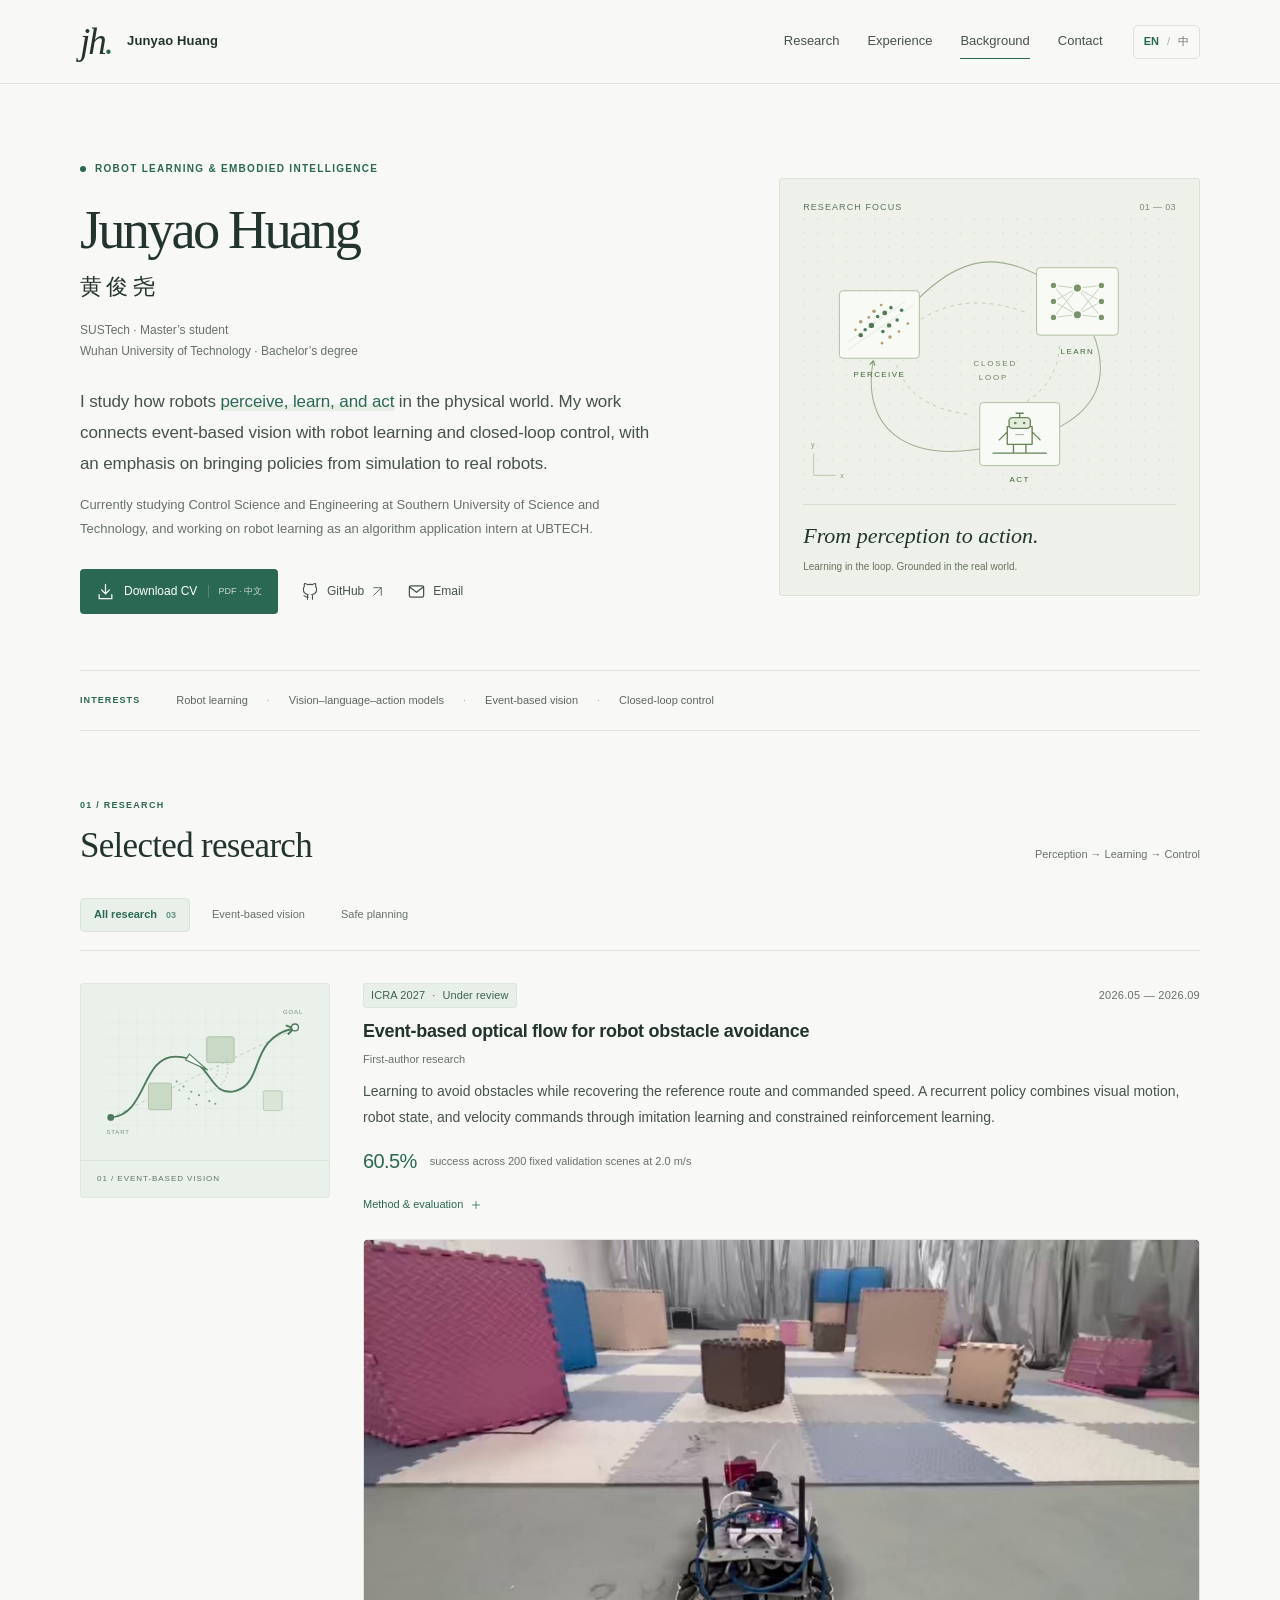
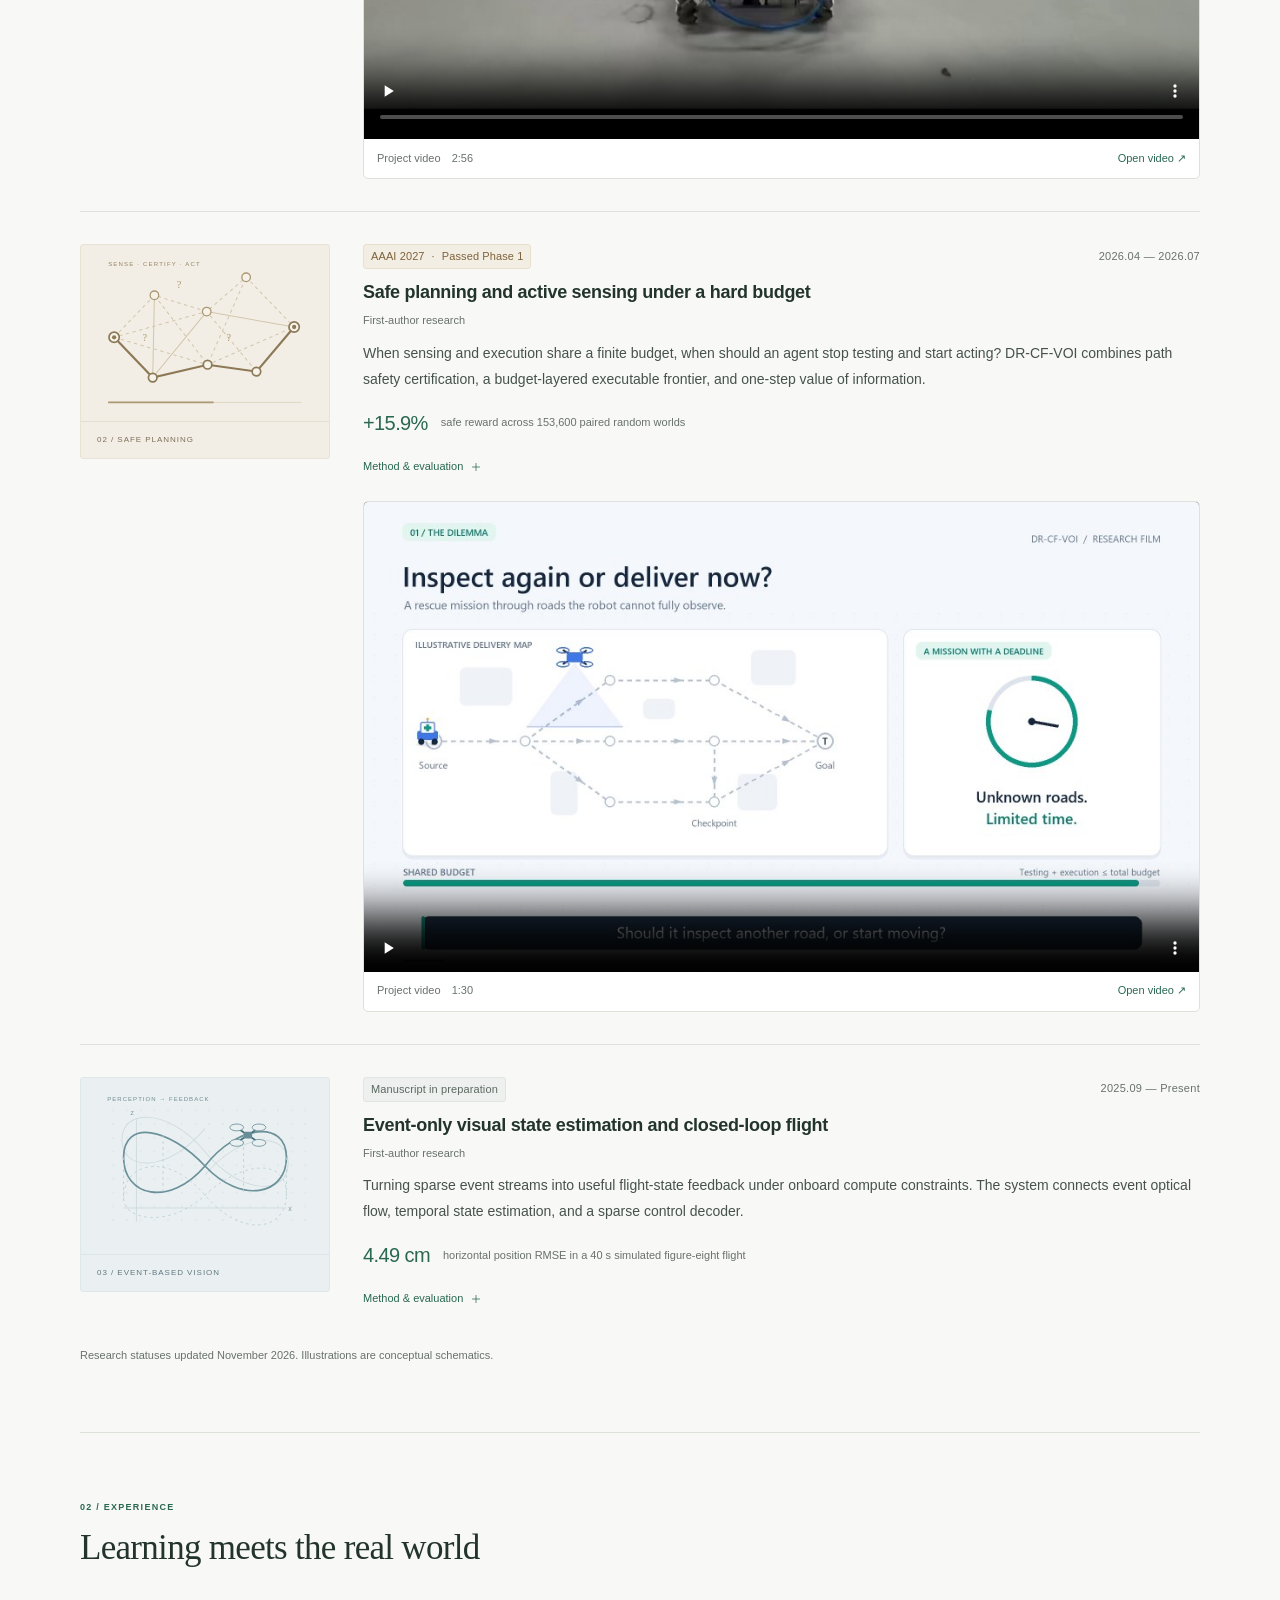
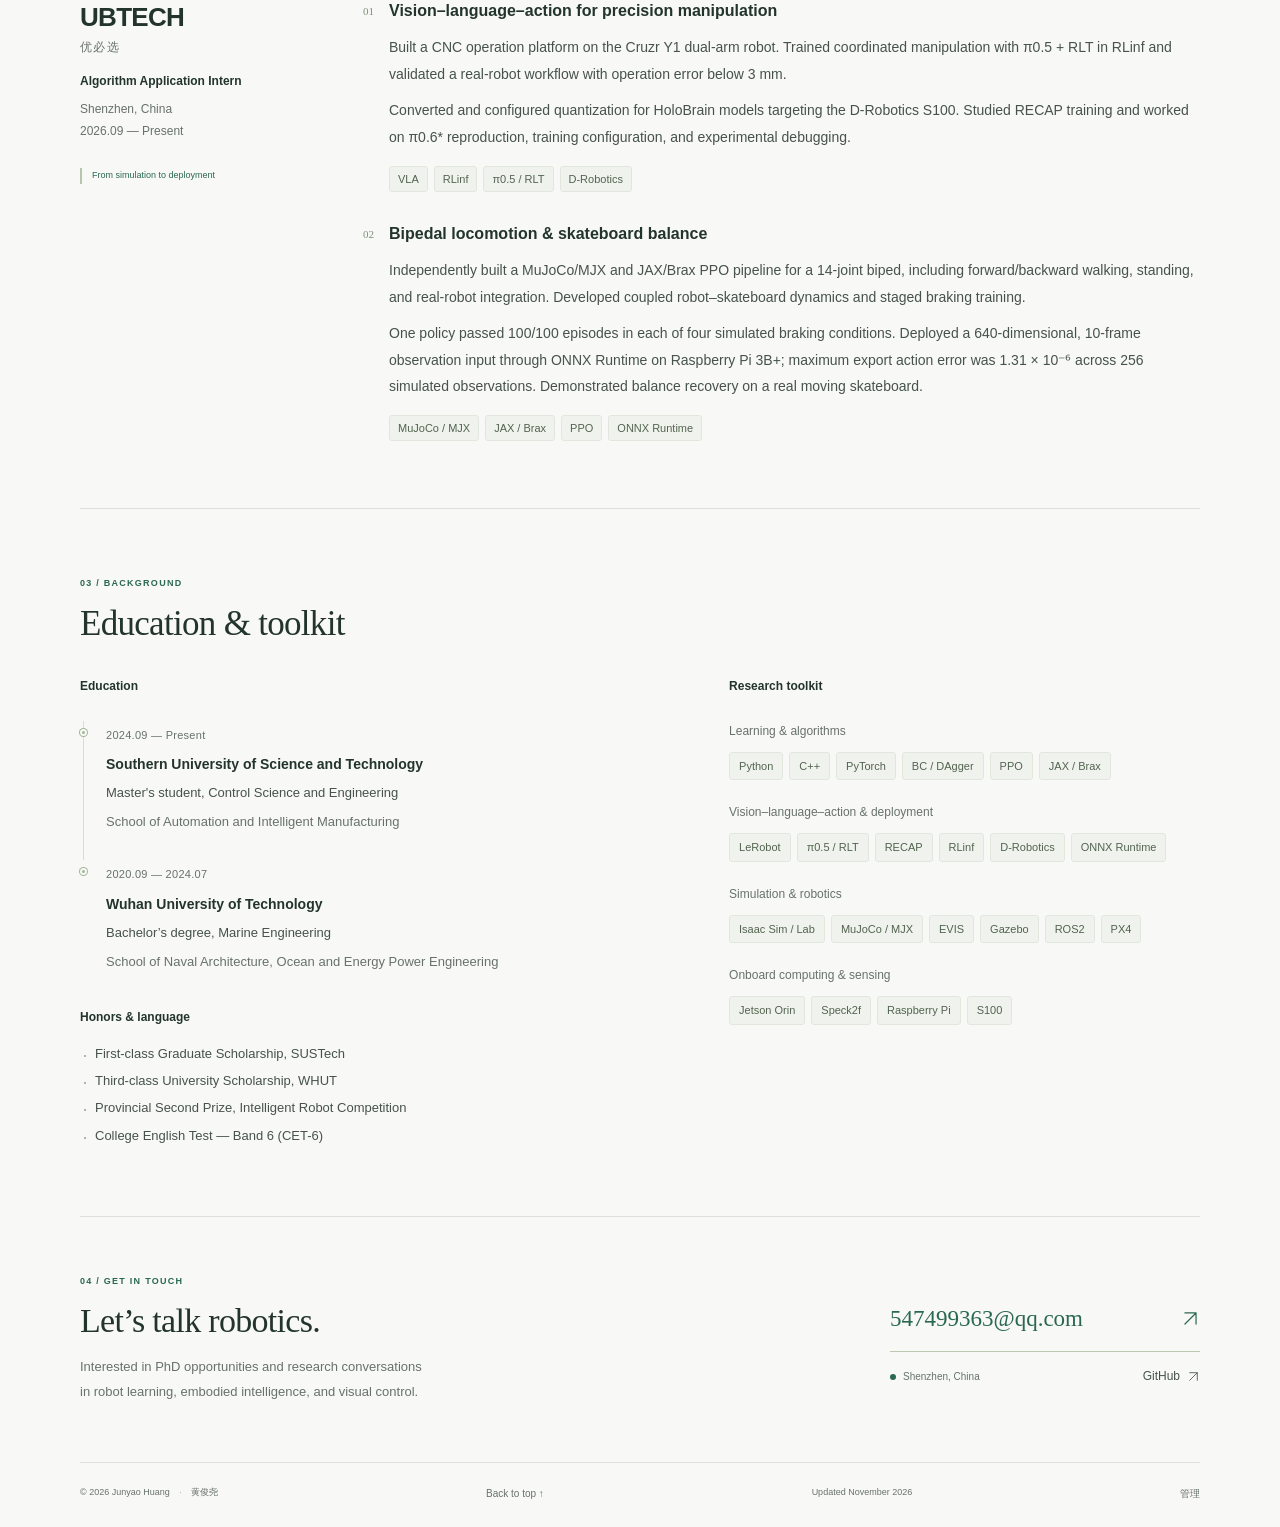
==== commit 9a1a4995: "Show undergraduate education in the bilingual profile header" ====
--- a/index.html
+++ b/index.html
@@ -48,7 +48,7 @@
       <div class="hero-copy">
         <div class="eyebrow"><span class="status-dot"></span><span lang="en">Robot learning & embodied intelligence</span><span lang="zh-CN">机器人学习与具身智能</span></div>
         <h1 id="name">Junyao Huang<span class="chinese-name">黄俊尧</span></h1>
-        <p class="role"><span lang="en">Master’s student at SUSTech <span class="separator">/</span> PhD applicant</span><span lang="zh-CN">南方科技大学 · 硕士在读 <span class="separator">/</span> 博士申请</span></p>
+        <p class="role"><span lang="en">SUSTech · Master’s student<br>Wuhan University of Technology · Bachelor’s degree</span><span lang="zh-CN">南方科技大学 · 硕士在读<br>武汉理工大学 · 本科</span></p>
         <p class="intro"><span lang="en">I study how robots <em>perceive, learn, and act</em> in the physical world. My work connects event-based vision with robot learning and closed-loop control, with an emphasis on bringing policies from simulation to real robots.</span><span lang="zh-CN">我关注机器人如何在真实世界中<em>感知、学习与行动</em>。研究结合事件视觉、机器人学习与闭环控制，致力于将仿真中的策略转化为真实机器人上可靠的行为。</span></p>
         <p class="hero-note"><span lang="en">Currently studying Control Science and Engineering at Southern University of Science and Technology, and working on robot learning as an algorithm application intern at UBTECH.</span><span lang="zh-CN">目前就读于南方科技大学控制科学与工程专业，并在优必选担任算法应用实习生，开展机器人策略学习与部署工作。</span></p>
         <div class="hero-links">
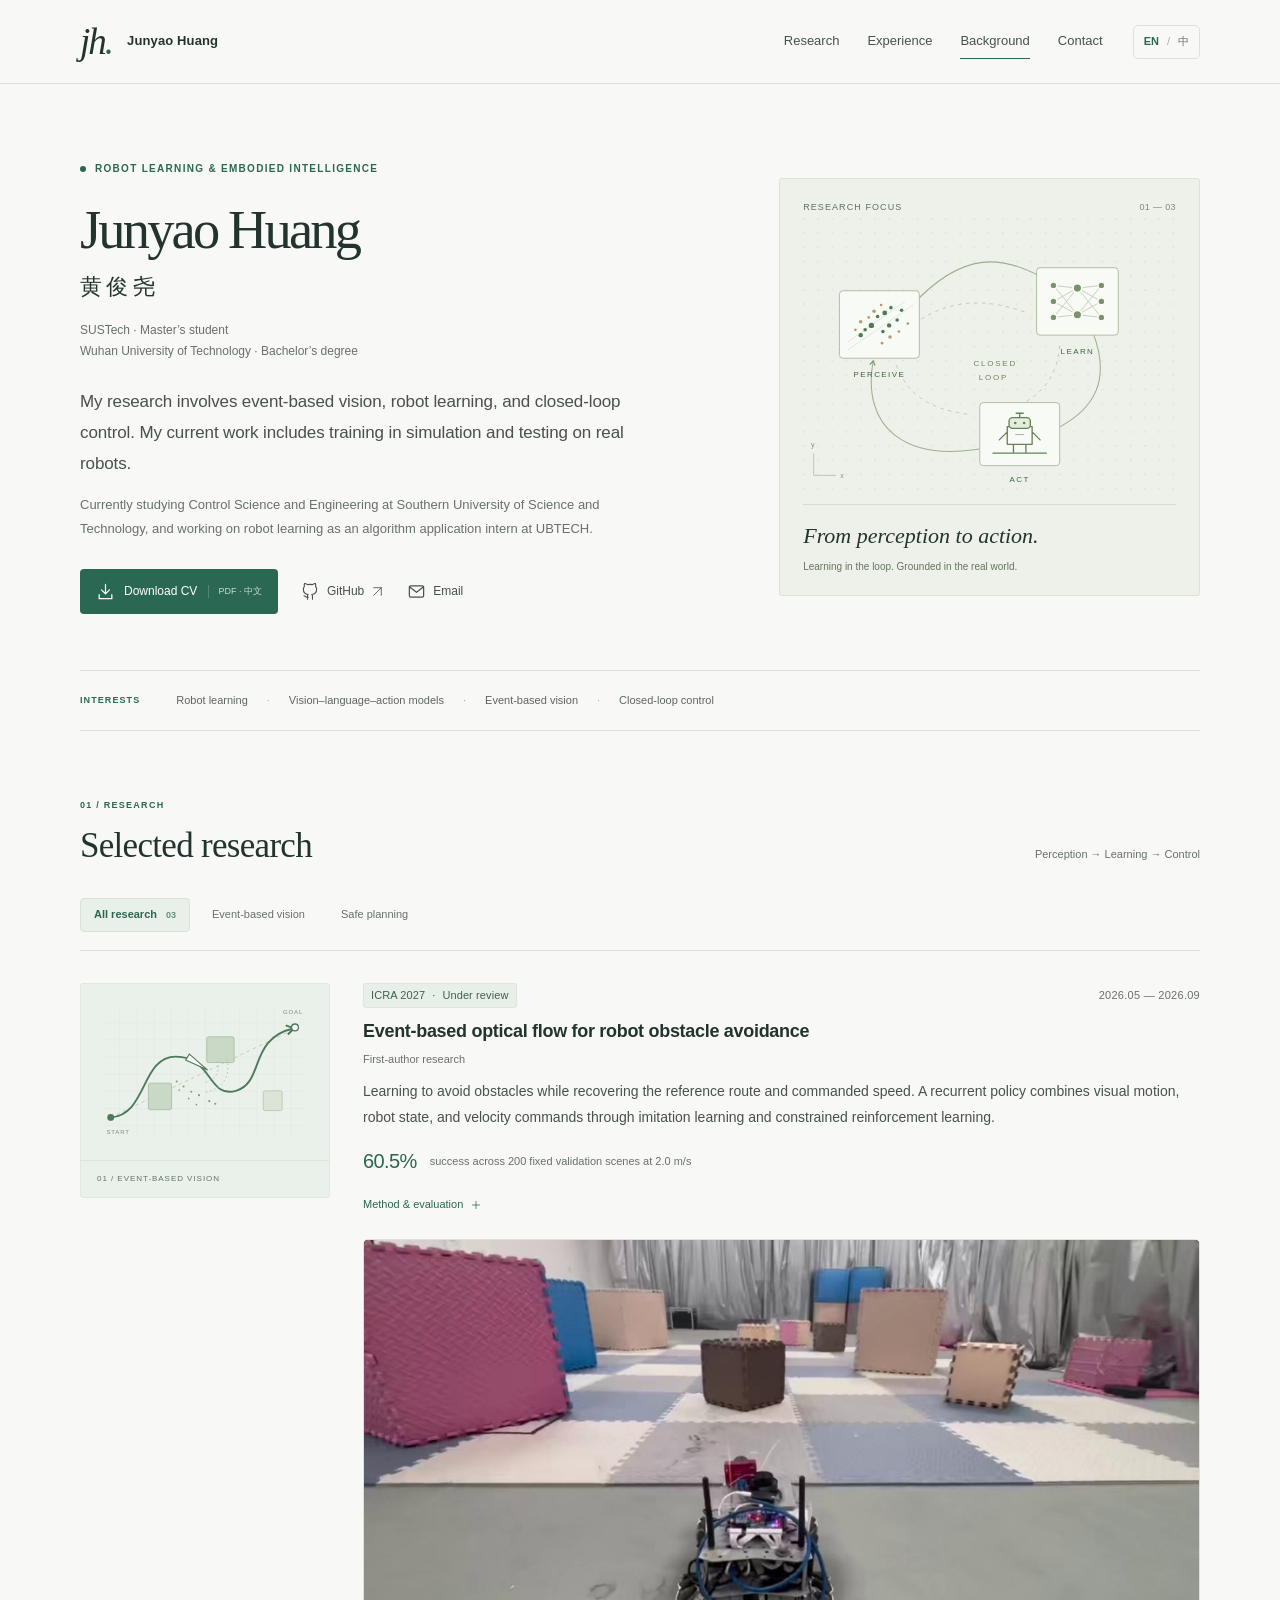
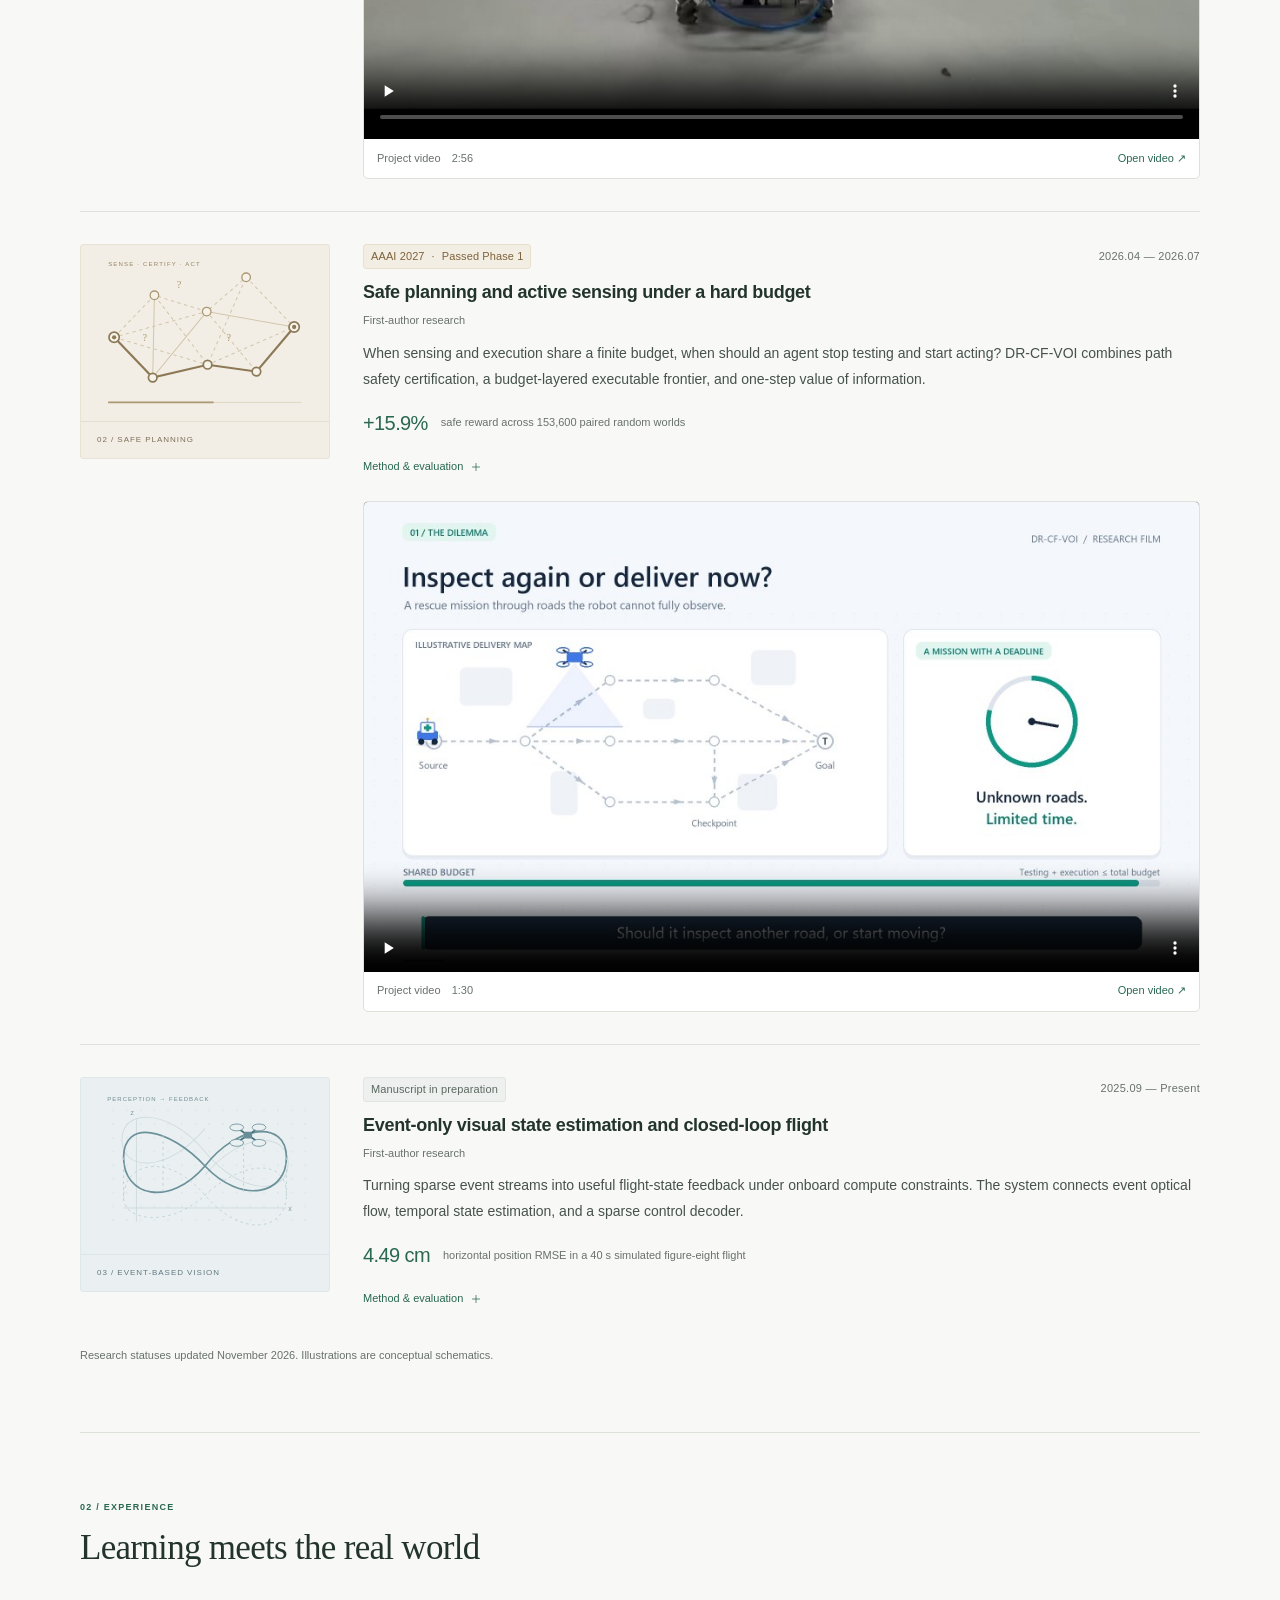
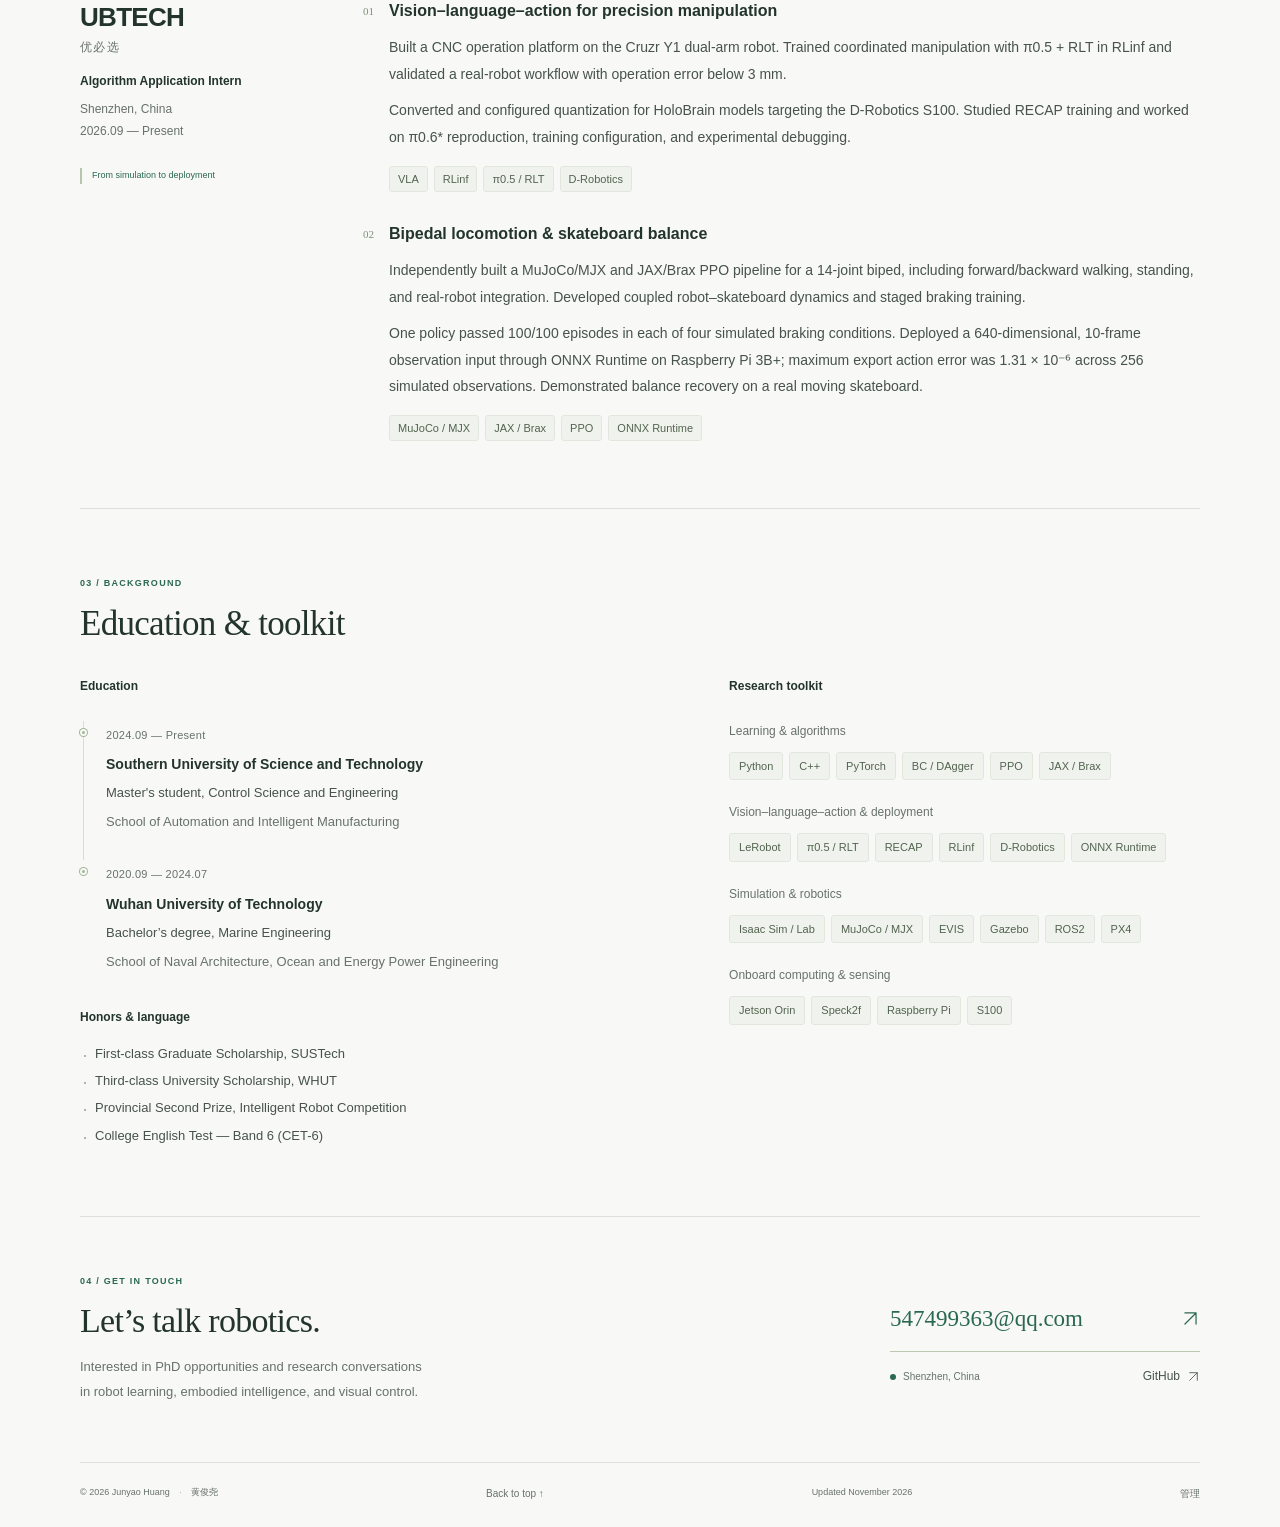
==== commit 9cfef300: "Simplify the bilingual research introduction" ====
--- a/index.html
+++ b/index.html
@@ -49,7 +49,7 @@
         <div class="eyebrow"><span class="status-dot"></span><span lang="en">Robot learning & embodied intelligence</span><span lang="zh-CN">机器人学习与具身智能</span></div>
         <h1 id="name">Junyao Huang<span class="chinese-name">黄俊尧</span></h1>
         <p class="role"><span lang="en">SUSTech · Master’s student<br>Wuhan University of Technology · Bachelor’s degree</span><span lang="zh-CN">南方科技大学 · 硕士在读<br>武汉理工大学 · 本科</span></p>
-        <p class="intro"><span lang="en">I study how robots <em>perceive, learn, and act</em> in the physical world. My work connects event-based vision with robot learning and closed-loop control, with an emphasis on bringing policies from simulation to real robots.</span><span lang="zh-CN">我关注机器人如何在真实世界中<em>感知、学习与行动</em>。研究结合事件视觉、机器人学习与闭环控制，致力于将仿真中的策略转化为真实机器人上可靠的行为。</span></p>
+        <p class="intro"><span lang="en">My research involves event-based vision, robot learning, and closed-loop control. My current work includes training in simulation and testing on real robots.</span><span lang="zh-CN">我的研究主要涉及事件视觉、机器人学习和闭环控制。目前的工作包括仿真训练和实机测试。</span></p>
         <p class="hero-note"><span lang="en">Currently studying Control Science and Engineering at Southern University of Science and Technology, and working on robot learning as an algorithm application intern at UBTECH.</span><span lang="zh-CN">目前就读于南方科技大学控制科学与工程专业，并在优必选担任算法应用实习生，开展机器人策略学习与部署工作。</span></p>
         <div class="hero-links">
           <a class="button primary" href="assets/Junyao_Huang_CV.pdf?v=2026-11-09T06%3A10%3A00.000Z" download><svg class="icon"><use href="#download"/></svg><span lang="en">Download CV</span><span lang="zh-CN">下载简历</span><span class="file-tag">PDF · 中文</span></a>
